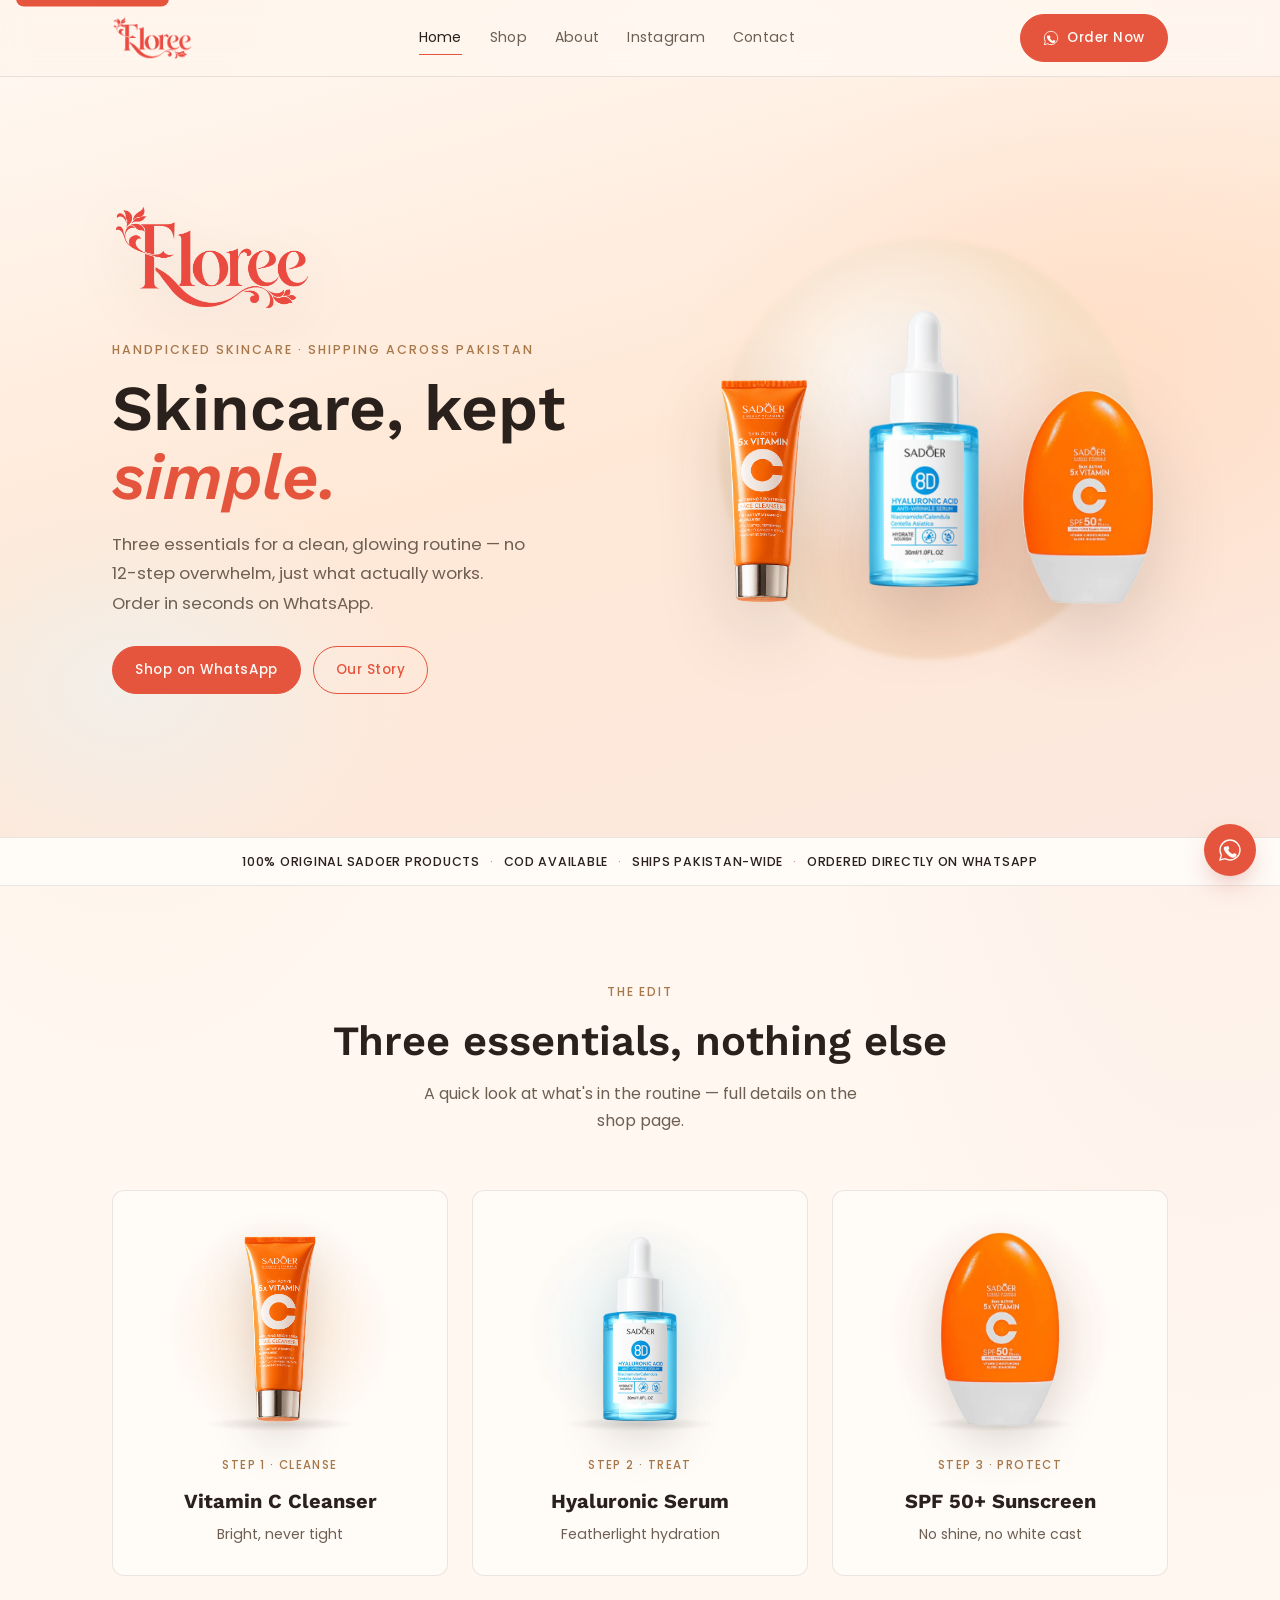
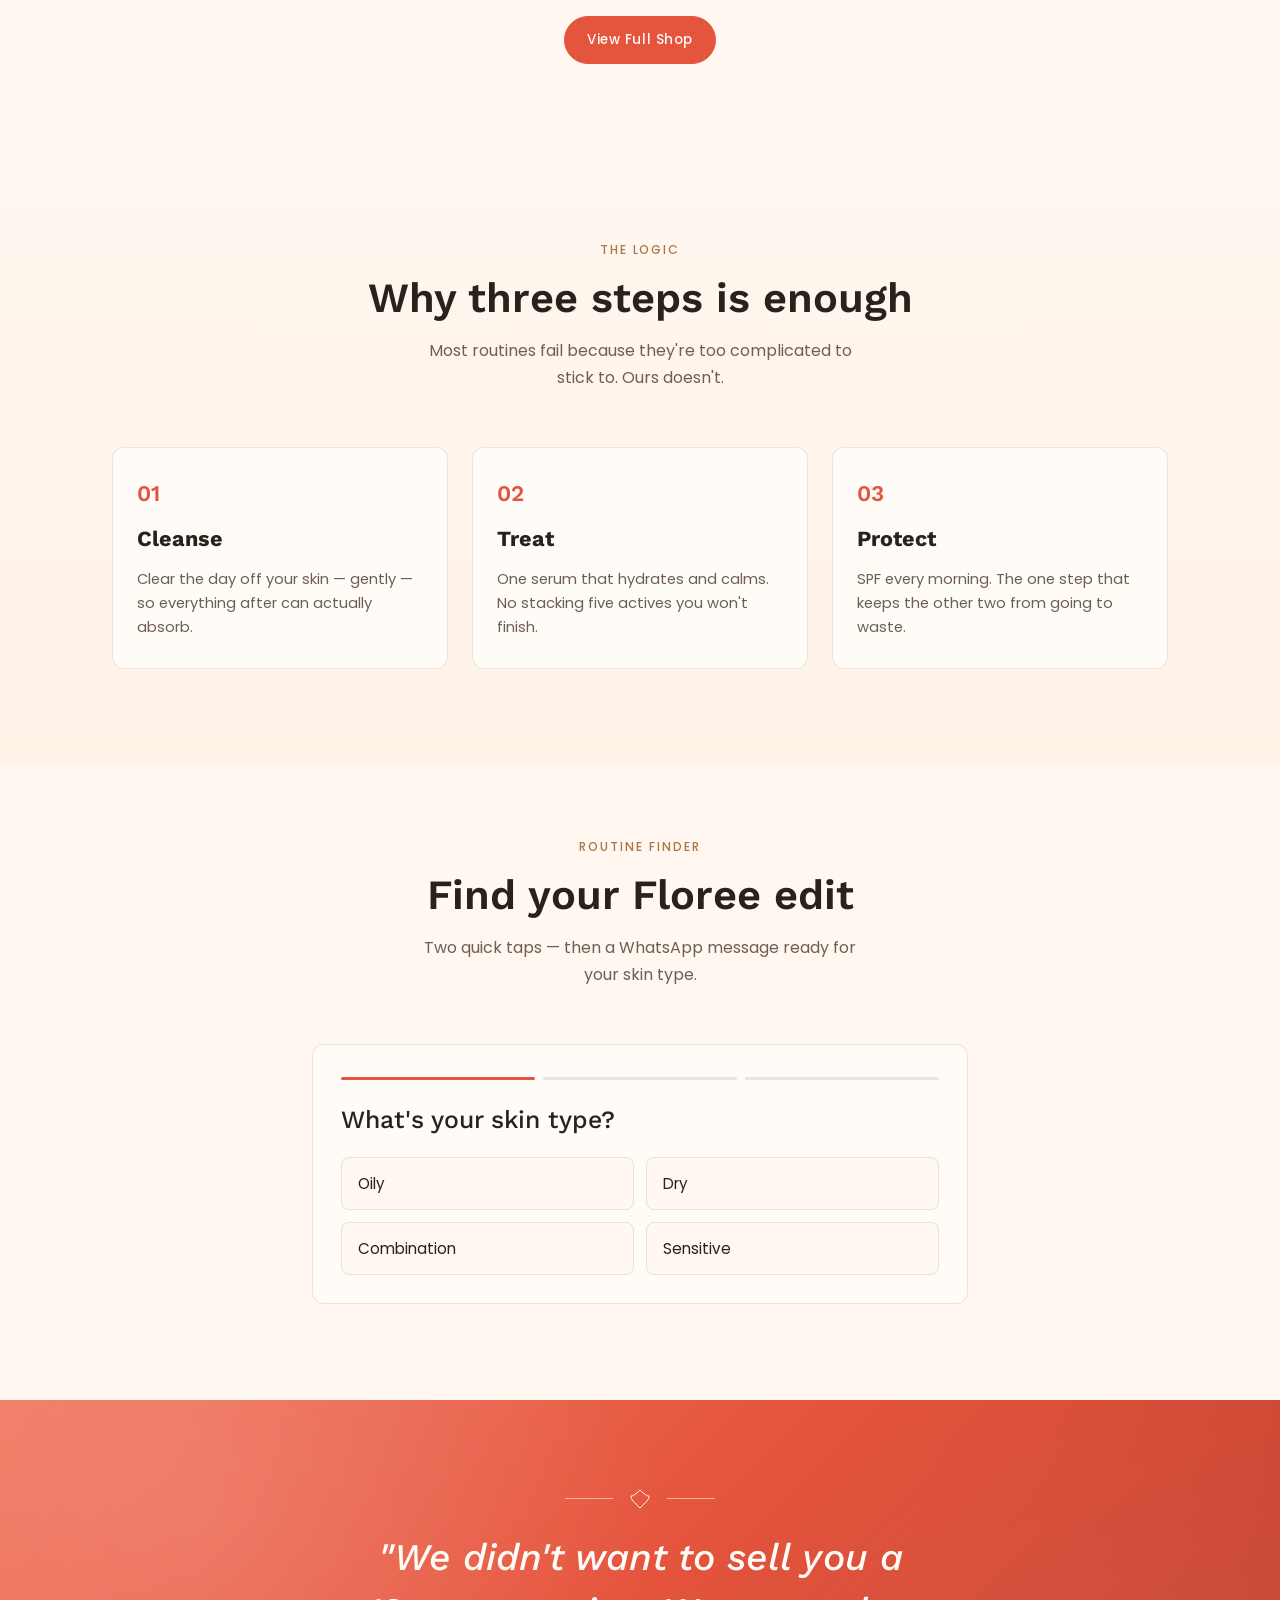
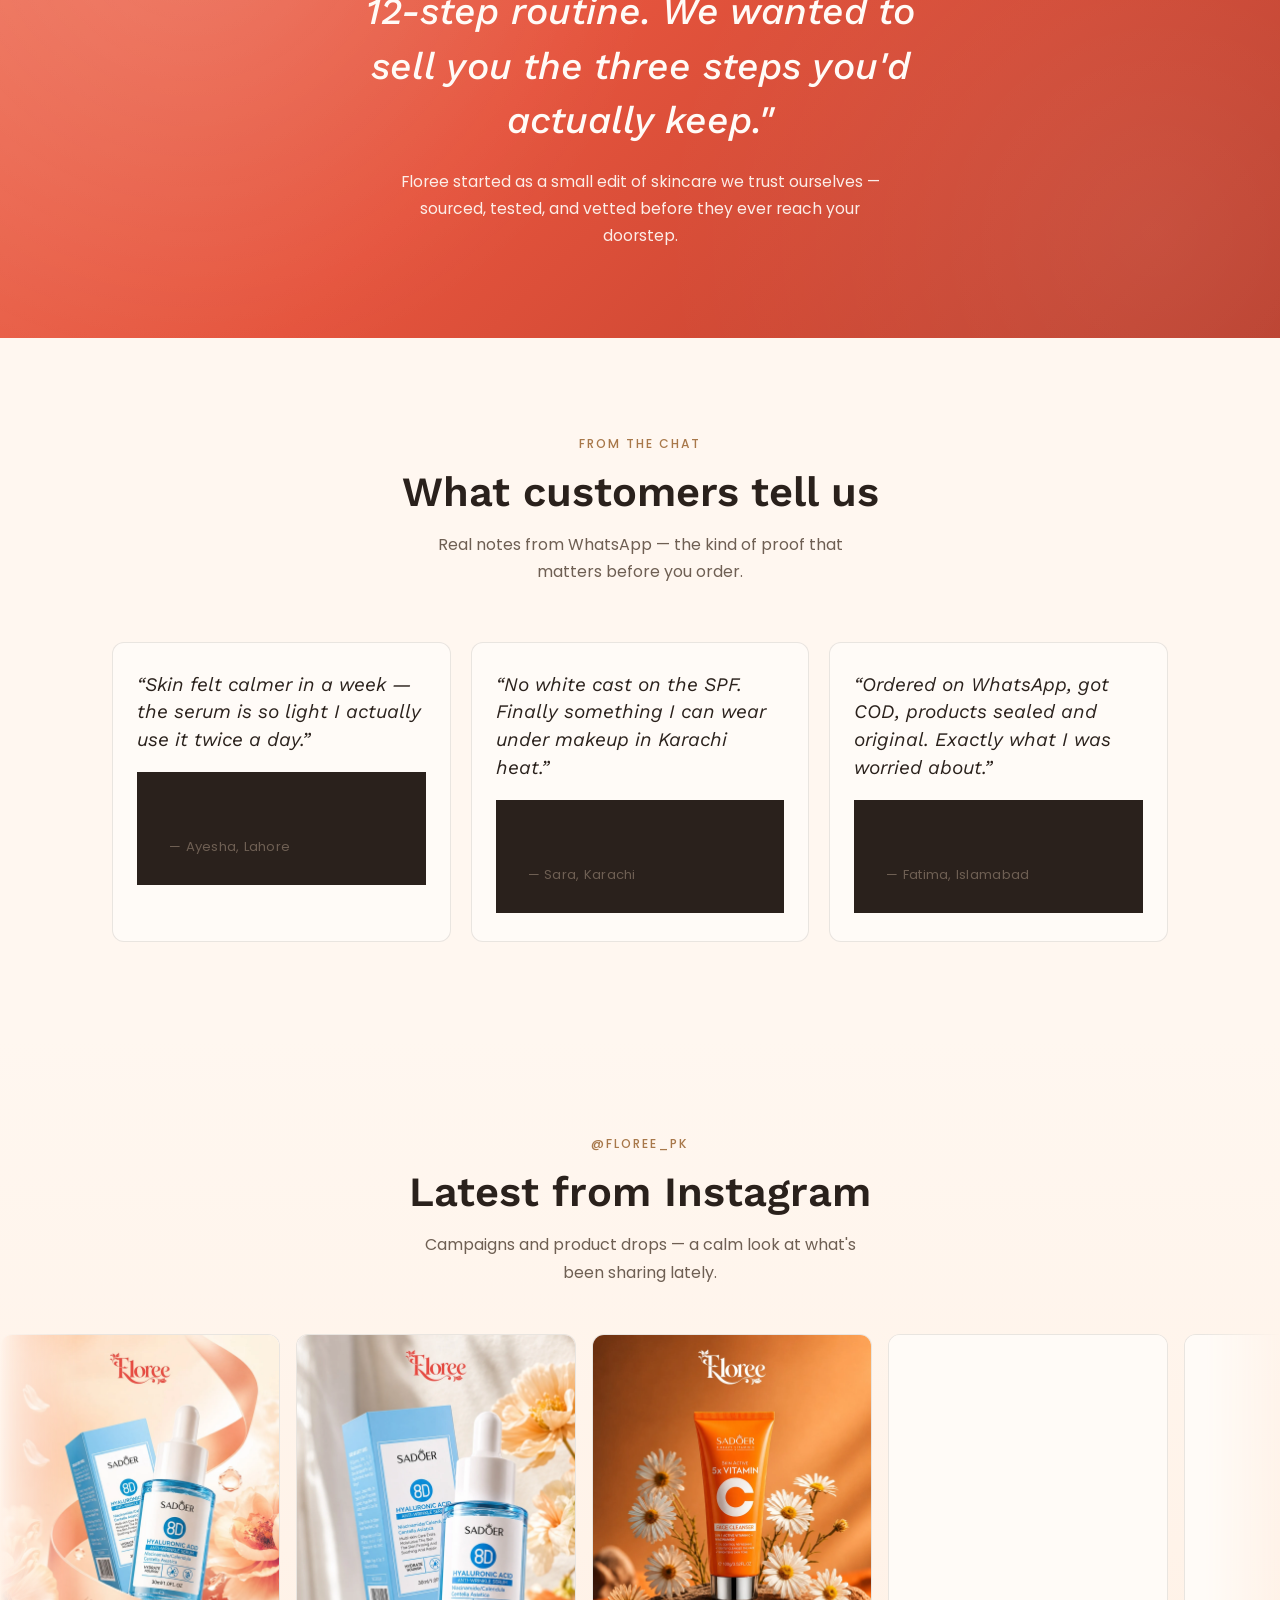
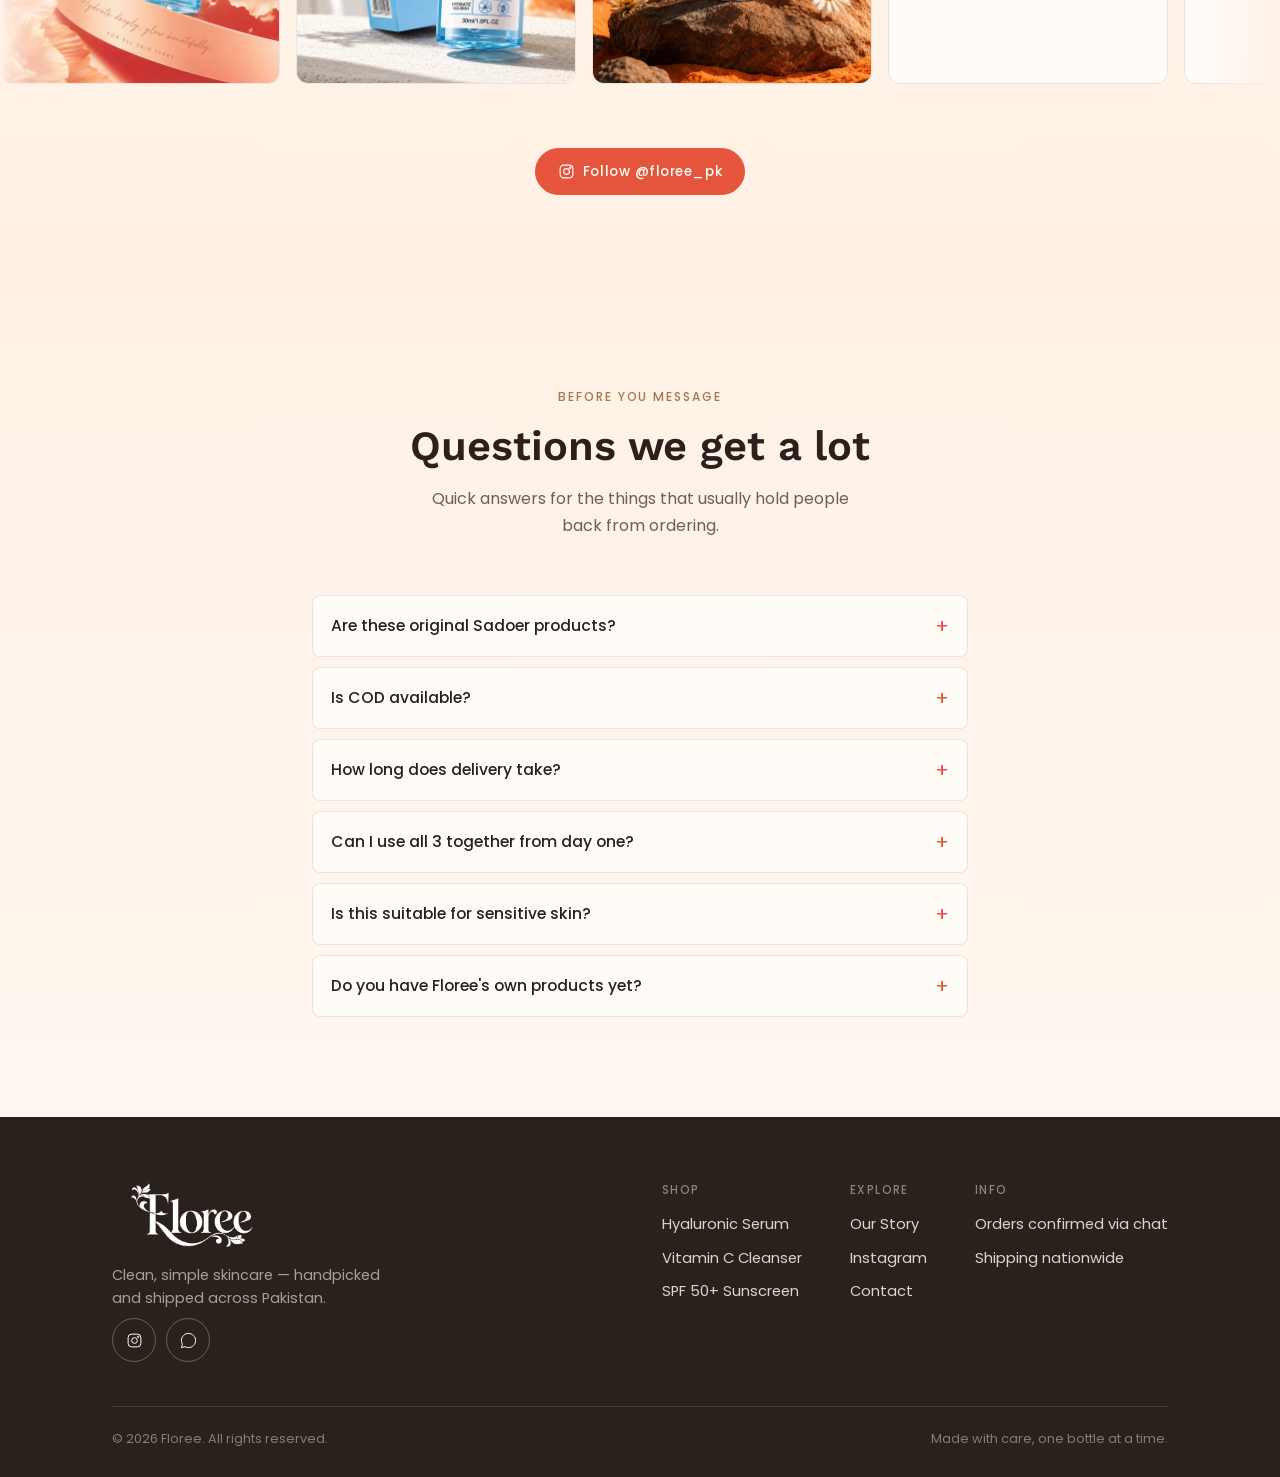
==== index.html @ 7c32852f "srfc" ====
<!DOCTYPE html>
<html lang="en">
<head>
<meta charset="utf-8"/>
<meta content="width=device-width, initial-scale=1.0" name="viewport"/>
<title>Floree — Skincare, kept simple</title>
<link href="css/style.css" rel="stylesheet"/>
<meta content="Floree offers a simple three-step skincare edit with nationwide delivery in Pakistan. Order directly on WhatsApp." name="description"/>
<meta content="#FFF7F0" name="theme-color"/>
<link href="images/favicon.png" rel="icon" type="image/png"/>
</head>
<body>
<a class="skip-link" href="#main">Skip to content</a>
<header>
<div class="nav">
<a aria-label="Floree home" class="brand" href="index.html"><img alt="Floree" class="brand-logo" src="images/floree-logo-coral.png"/></a>
<nav class="nav-links" aria-label="Primary">
<a class="active" href="index.html">Home</a>
<a href="shop.html">Shop</a>
<a href="about.html">About</a>
<a href="https://www.instagram.com/floree_pk/" rel="noopener" target="_blank">Instagram</a>
<a href="contact.html">Contact</a>
</nav>
<div class="nav-right">
<a class="btn filled" href="https://wa.me/923168558658?text=Hi%20Floree!%20I%27d%20like%20to%20know%20more%20about%20your%20products." rel="noopener" target="_blank">
<svg fill="none" viewBox="0 0 24 24" aria-hidden="true"><path d="M12 2C6.48 2 2 6.48 2 12c0 1.85.5 3.58 1.36 5.08L2 22l5.08-1.33A9.94 9.94 0 0012 22c5.52 0 10-4.48 10-10S17.52 2 12 2z" stroke="currentColor" stroke-width="1.4"></path><path d="M8.5 8.7c.2-.6.5-.6.8-.6h.6c.2 0 .4 0 .6.5.2.5.7 1.7.7 1.8.1.1.1.3 0 .4-.1.2-.1.3-.3.5l-.4.5c-.1.2-.3.3-.1.6.2.3.8 1.3 1.8 2.1 1.2 1 2.1 1.3 2.4 1.5.3.1.5.1.6-.1l.6-.7c.2-.2.4-.2.6-.1l1.6.8c.2.1.3.2.4.3.1.2.1 1-.3 1.9-.4.9-2 1.7-2.7 1.7-.7 0-1.7-.1-3.9-1.6-2.7-1.8-4.4-4.6-4.6-4.8-.1-.2-1.1-1.5-1.1-2.8 0-1.3.7-1.9 1-2.2z" fill="currentColor"></path></svg>
Order Now
</a>
<button aria-label="Menu" class="menu-toggle" id="menuToggle" type="button"><span></span><span></span><span></span></button>
</div>
</div>
</header>
<div class="mobile-nav" id="mobileNav" aria-hidden="true">
<a class="active" href="index.html">Home</a>
<a href="shop.html">Shop</a>
<a href="about.html">About</a>
<a href="https://www.instagram.com/floree_pk/" rel="noopener" target="_blank">Instagram</a>
<a href="contact.html">Contact</a>
<a class="btn filled" href="https://wa.me/923168558658" rel="noopener" target="_blank">Order on WhatsApp</a>
</div>

<main id="main">
<section class="hero-home" id="top" aria-label="Floree introduction">
<div class="hero-inner">
<div class="hero-copy">
<img alt="Floree" class="hero-brand-mark" src="images/floree-logo-coral.png"/>
<div class="page-hero-eyebrow">Handpicked skincare · Shipping across Pakistan</div>
<h1>Skincare, kept <em>simple.</em></h1>
<p>Three essentials for a clean, glowing routine — no 12-step overwhelm, just what actually works. Order in seconds on WhatsApp.</p>
<div class="hero-ctas">
<a class="btn filled" href="https://wa.me/923168558658?text=Hi%20Floree!%20I%27d%20like%20to%20order." rel="noopener" target="_blank">Shop on WhatsApp</a>
<a class="btn" href="about.html">Our Story</a>
</div>
</div>
<div class="hero-visual" aria-hidden="true">
<div class="hero-mist"></div>
<div class="hero-products">
<img alt="" src="images/cleanser.png"/>
<img alt="" src="images/serum.png"/>
<img alt="" class="transparent-product" src="images/sunscreen.png"/>
</div>
</div>
</div>
</section>

<aside class="trust-bar" aria-label="Purchase assurances">
<div class="wrap trust-bar-inner">
<span>100% Original Sadoer Products</span>
<span class="trust-dot" aria-hidden="true">·</span>
<span>COD Available</span>
<span class="trust-dot" aria-hidden="true">·</span>
<span>Ships Pakistan-wide</span>
<span class="trust-dot" aria-hidden="true">·</span>
<span>Ordered Directly on WhatsApp</span>
</div>
</aside>

<section class="section shop">
<div class="wrap">
<div class="section-head reveal">
<span class="section-eyebrow">The Edit</span>
<h2>Three essentials, nothing else</h2>
<p>A quick look at what's in the routine — full details on the shop page.</p>
</div>
<div class="teaser-grid">
<a class="teaser-card reveal reveal-delay-1" href="shop.html#cleanser">
<div class="product-visual orb-orange">
<img alt="5x Vitamin C Face Cleanser" src="images/cleanser.png"/>
<div class="ground-shadow"></div>
</div>
<span class="product-step">Step 1 · Cleanse</span>
<h4>Vitamin C Cleanser</h4>
<p>Bright, never tight</p>
</a>
<a class="teaser-card reveal reveal-delay-2" href="shop.html#serum">
<div class="product-visual orb-blue">
<img alt="8D Hyaluronic Acid Serum" src="images/serum.png"/>
<div class="ground-shadow"></div>
</div>
<span class="product-step">Step 2 · Treat</span>
<h4>Hyaluronic Serum</h4>
<p>Featherlight hydration</p>
</a>
<a class="teaser-card reveal reveal-delay-3" href="shop.html#sunscreen">
<div class="product-visual orb-peach">
<img alt="SPF 50 Sunscreen" class="transparent-product" src="images/sunscreen.png"/>
<div class="ground-shadow"></div>
</div>
<span class="product-step">Step 3 · Protect</span>
<h4>SPF 50+ Sunscreen</h4>
<p>No shine, no white cast</p>
</a>
</div>
<div class="teaser-more reveal">
<a class="btn filled" href="shop.html">View Full Shop</a>
</div>
</div>
</section>

<section class="section why-band" aria-labelledby="why-title">
<div class="wrap">
<div class="section-head reveal">
<span class="section-eyebrow">The logic</span>
<h2 id="why-title">Why three steps is enough</h2>
<p>Most routines fail because they're too complicated to stick to. Ours doesn't.</p>
</div>
<div class="why-grid">
<article class="why-card reveal">
<span class="why-num">01</span>
<h3>Cleanse</h3>
<p>Clear the day off your skin — gently — so everything after can actually absorb.</p>
</article>
<article class="why-card reveal reveal-delay-1">
<span class="why-num">02</span>
<h3>Treat</h3>
<p>One serum that hydrates and calms. No stacking five actives you won't finish.</p>
</article>
<article class="why-card reveal reveal-delay-2">
<span class="why-num">03</span>
<h3>Protect</h3>
<p>SPF every morning. The one step that keeps the other two from going to waste.</p>
</article>
</div>
</div>
</section>

<section class="section quiz-section" aria-labelledby="quiz-title" id="routine-finder">
<div class="wrap quiz-wrap">
<div class="section-head reveal">
<span class="section-eyebrow">Routine finder</span>
<h2 id="quiz-title">Find your Floree edit</h2>
<p>Two quick taps — then a WhatsApp message ready for your skin type.</p>
</div>
<div class="quiz reveal" id="skinQuiz" data-step="1">
<div class="quiz-progress" aria-hidden="true">
<span class="quiz-pip is-active" data-pip="1"></span>
<span class="quiz-pip" data-pip="2"></span>
<span class="quiz-pip" data-pip="3"></span>
</div>

<div class="quiz-panel is-active" data-panel="1">
<p class="quiz-q">What's your skin type?</p>
<div class="quiz-options" role="group" aria-label="Skin type">
<button type="button" class="quiz-opt" data-key="skin" data-value="Oily">Oily</button>
<button type="button" class="quiz-opt" data-key="skin" data-value="Dry">Dry</button>
<button type="button" class="quiz-opt" data-key="skin" data-value="Combination">Combination</button>
<button type="button" class="quiz-opt" data-key="skin" data-value="Sensitive">Sensitive</button>
</div>
</div>

<div class="quiz-panel" data-panel="2" hidden>
<p class="quiz-q">What's your main concern right now?</p>
<div class="quiz-options" role="group" aria-label="Main concern">
<button type="button" class="quiz-opt" data-key="concern" data-value="Hydration">Hydration</button>
<button type="button" class="quiz-opt" data-key="concern" data-value="Brightness">Brightness</button>
<button type="button" class="quiz-opt" data-key="concern" data-value="Sun protection">Sun protection</button>
<button type="button" class="quiz-opt" data-key="concern" data-value="A simple start">A simple start</button>
</div>
<button type="button" class="quiz-back" data-back>Back</button>
</div>

<div class="quiz-panel" data-panel="3" hidden>
<p class="quiz-q">Here's your Floree edit</p>
<div class="quiz-result">
<p class="quiz-result-lead" id="quizResultLead">The full three-step edit — cleanse, treat, protect.</p>
<p class="quiz-result-note" id="quizResultNote">Message us on WhatsApp and we'll confirm what's right for you.</p>
<ul class="quiz-result-list">
<li>Vitamin C Cleanser</li>
<li>Hyaluronic Serum</li>
<li>SPF 50+ Sunscreen</li>
</ul>
<a class="btn filled" id="quizWhatsApp" href="https://wa.me/923168558658?text=Hi%20Floree!" rel="noopener" target="_blank">Get this edit on WhatsApp</a>
<button type="button" class="quiz-restart" data-restart>Start over</button>
</div>
</div>
</div>
</div>
</section>

<section class="story">
<div class="wrap story-inner reveal">
<div class="flourish" aria-hidden="true">
<span class="stem"></span>
<svg fill="none" height="22" viewBox="0 0 22 22" width="22"><path d="M11 2C7 6 4 8 2 8c0 4 3 6 9 12 6-6 9-8 9-12-2 0-5-2-9-6z" stroke="#FFFBF7" stroke-width="1"></path></svg>
<span class="stem"></span>
</div>
<h2>"We didn't want to sell you a 12-step routine. We wanted to sell you the three steps you'd actually keep."</h2>
<p>Floree started as a small edit of skincare we trust ourselves — sourced, tested, and vetted before they ever reach your doorstep.</p>
</div>
</section>

<section class="section testimonials-section" aria-labelledby="testimonials-title">
<div class="wrap">
<div class="section-head reveal">
<span class="section-eyebrow">From the chat</span>
<h2 id="testimonials-title">What customers tell us</h2>
<p>Real notes from WhatsApp — the kind of proof that matters before you order.</p>
</div>
<div class="testimonial-grid">
<blockquote class="testimonial-card reveal">
<p>“Skin felt calmer in a week — the serum is so light I actually use it twice a day.”</p>
<footer>— Ayesha, Lahore</footer>
</blockquote>
<blockquote class="testimonial-card reveal reveal-delay-1">
<p>“No white cast on the SPF. Finally something I can wear under makeup in Karachi heat.”</p>
<footer>— Sara, Karachi</footer>
</blockquote>
<blockquote class="testimonial-card reveal reveal-delay-2">
<p>“Ordered on WhatsApp, got COD, products sealed and original. Exactly what I was worried about.”</p>
<footer>— Fatima, Islamabad</footer>
</blockquote>
</div>
</div>
</section>

<section aria-labelledby="social-posts-title" class="section social-posts-section">
<div class="wrap">
<div class="section-head reveal">
<span class="section-eyebrow">@floree_pk</span>
<h2 id="social-posts-title">Latest from Instagram</h2>
<p>Campaigns and product drops — a calm look at what's been sharing lately.</p>
</div>
</div>
<div aria-label="Floree Instagram posts" class="social-posts-marquee reveal">
<div class="social-posts-track">
<div class="social-posts-group">
<a aria-label="Open Floree on Instagram" class="social-post-card" href="https://www.instagram.com/floree_pk/" rel="noopener" target="_blank">
<img alt="8D Hyaluronic Acid Serum floral campaign" decoding="async" loading="lazy" src="images/posts/post-01.webp"/>
<span class="social-post-overlay">View on Instagram</span>
</a>
<a aria-label="Open Floree on Instagram" class="social-post-card" href="https://www.instagram.com/floree_pk/" rel="noopener" target="_blank">
<img alt="8D Hyaluronic Acid Serum product campaign" decoding="async" loading="lazy" src="images/posts/post-02.webp"/>
<span class="social-post-overlay">View on Instagram</span>
</a>
<a aria-label="Open Floree on Instagram" class="social-post-card" href="https://www.instagram.com/floree_pk/" rel="noopener" target="_blank">
<img alt="Vitamin C face cleanser floral campaign" decoding="async" loading="lazy" src="images/posts/post-03.webp"/>
<span class="social-post-overlay">View on Instagram</span>
</a>
<a aria-label="Open Floree on Instagram" class="social-post-card is-square" href="https://www.instagram.com/floree_pk/" rel="noopener" target="_blank">
<img alt="Vitamin C face cleanser product lineup" decoding="async" loading="lazy" src="images/posts/post-04.webp"/>
<span class="social-post-overlay">View on Instagram</span>
</a>
<a aria-label="Open Floree on Instagram" class="social-post-card is-square" href="https://www.instagram.com/floree_pk/" rel="noopener" target="_blank">
<img alt="Vitamin C cleanser skincare campaign" decoding="async" loading="lazy" src="images/posts/post-05.webp"/>
<span class="social-post-overlay">View on Instagram</span>
</a>
<a aria-label="Open Floree on Instagram" class="social-post-card" href="https://www.instagram.com/floree_pk/" rel="noopener" target="_blank">
<img alt="Vitamin C sunscreen Karachi campaign" decoding="async" loading="lazy" src="images/posts/post-06.webp"/>
<span class="social-post-overlay">View on Instagram</span>
</a>
<a aria-label="Open Floree on Instagram" class="social-post-card" href="https://www.instagram.com/floree_pk/" rel="noopener" target="_blank">
<img alt="Vitamin C sunscreen lifestyle campaign" decoding="async" loading="lazy" src="images/posts/post-07.webp"/>
<span class="social-post-overlay">View on Instagram</span>
</a>
<a aria-label="Open Floree on Instagram" class="social-post-card is-square" href="https://www.instagram.com/floree_pk/" rel="noopener" target="_blank">
<img alt="Vitamin C cleanser creative campaign" decoding="async" loading="lazy" src="images/posts/post-08.webp"/>
<span class="social-post-overlay">View on Instagram</span>
</a>
<a aria-label="Open Floree on Instagram" class="social-post-card" href="https://www.instagram.com/floree_pk/" rel="noopener" target="_blank">
<img alt="Vitamin C sunscreen campaign" decoding="async" loading="lazy" src="images/posts/post-09.webp"/>
<span class="social-post-overlay">View on Instagram</span>
</a>
<a aria-label="Open Floree on Instagram" class="social-post-card" href="https://www.instagram.com/floree_pk/" rel="noopener" target="_blank">
<img alt="8D Hyaluronic Acid Serum benefits campaign" decoding="async" loading="lazy" src="images/posts/post-10.webp"/>
<span class="social-post-overlay">View on Instagram</span>
</a>
</div>
<div aria-hidden="true" class="social-posts-group">
<a tabindex="-1" class="social-post-card" href="https://www.instagram.com/floree_pk/" rel="noopener" target="_blank">
<img alt="" decoding="async" loading="lazy" src="images/posts/post-01.webp"/>
<span class="social-post-overlay">View on Instagram</span>
</a>
<a tabindex="-1" class="social-post-card" href="https://www.instagram.com/floree_pk/" rel="noopener" target="_blank">
<img alt="" decoding="async" loading="lazy" src="images/posts/post-02.webp"/>
<span class="social-post-overlay">View on Instagram</span>
</a>
<a tabindex="-1" class="social-post-card" href="https://www.instagram.com/floree_pk/" rel="noopener" target="_blank">
<img alt="" decoding="async" loading="lazy" src="images/posts/post-03.webp"/>
<span class="social-post-overlay">View on Instagram</span>
</a>
<a tabindex="-1" class="social-post-card is-square" href="https://www.instagram.com/floree_pk/" rel="noopener" target="_blank">
<img alt="" decoding="async" loading="lazy" src="images/posts/post-04.webp"/>
<span class="social-post-overlay">View on Instagram</span>
</a>
<a tabindex="-1" class="social-post-card is-square" href="https://www.instagram.com/floree_pk/" rel="noopener" target="_blank">
<img alt="" decoding="async" loading="lazy" src="images/posts/post-05.webp"/>
<span class="social-post-overlay">View on Instagram</span>
</a>
<a tabindex="-1" class="social-post-card" href="https://www.instagram.com/floree_pk/" rel="noopener" target="_blank">
<img alt="" decoding="async" loading="lazy" src="images/posts/post-06.webp"/>
<span class="social-post-overlay">View on Instagram</span>
</a>
<a tabindex="-1" class="social-post-card" href="https://www.instagram.com/floree_pk/" rel="noopener" target="_blank">
<img alt="" decoding="async" loading="lazy" src="images/posts/post-07.webp"/>
<span class="social-post-overlay">View on Instagram</span>
</a>
<a tabindex="-1" class="social-post-card is-square" href="https://www.instagram.com/floree_pk/" rel="noopener" target="_blank">
<img alt="" decoding="async" loading="lazy" src="images/posts/post-08.webp"/>
<span class="social-post-overlay">View on Instagram</span>
</a>
<a tabindex="-1" class="social-post-card" href="https://www.instagram.com/floree_pk/" rel="noopener" target="_blank">
<img alt="" decoding="async" loading="lazy" src="images/posts/post-09.webp"/>
<span class="social-post-overlay">View on Instagram</span>
</a>
<a tabindex="-1" class="social-post-card" href="https://www.instagram.com/floree_pk/" rel="noopener" target="_blank">
<img alt="" decoding="async" loading="lazy" src="images/posts/post-10.webp"/>
<span class="social-post-overlay">View on Instagram</span>
</a>
</div>
</div>
</div>
<div class="teaser-more reveal">
<a aria-label="Follow Floree on Instagram" class="btn filled instagram-cta" href="https://www.instagram.com/floree_pk/" rel="noopener" target="_blank">
<svg aria-hidden="true" fill="none" stroke="currentColor" stroke-width="1.6" viewBox="0 0 24 24"><rect height="18" rx="5" width="18" x="3" y="3"></rect><circle cx="12" cy="12" r="4"></circle><circle cx="17.2" cy="6.8" r="1"></circle></svg>
Follow @floree_pk
</a>
</div>
</section>

<section class="section faq-section" aria-labelledby="faq-title">
<div class="wrap faq-wrap">
<div class="section-head reveal">
<span class="section-eyebrow">Before you message</span>
<h2 id="faq-title">Questions we get a lot</h2>
<p>Quick answers for the things that usually hold people back from ordering.</p>
</div>
<div class="faq-list reveal">
<details class="faq-item">
<summary>Are these original Sadoer products?</summary>
<p>Yes. We source sealed, authentic Sadoer products and only list what we'd use ourselves. If anything ever looks off on arrival, message us immediately.</p>
</details>
<details class="faq-item">
<summary>Is COD available?</summary>
<p>Yes — cash on delivery is available across Pakistan. We'll confirm price and delivery details with you on WhatsApp before shipping.</p>
</details>
<details class="faq-item">
<summary>How long does delivery take?</summary>
<p>Most orders ship within 1–2 working days after confirmation. Timing depends on your city — we'll give you a clearer estimate when you message.</p>
</details>
<details class="faq-item">
<summary>Can I use all 3 together from day one?</summary>
<p>Yes. That's the point of the edit — cleanse, treat, protect as a simple daily routine. Start gently if your skin is sensitive, and ask us if you want a slower intro plan.</p>
</details>
<details class="faq-item">
<summary>Is this suitable for sensitive skin?</summary>
<p>Many customers with sensitive skin use the edit, but every skin is different. Tell us your concerns on WhatsApp and we'll help you decide what to start with.</p>
</details>
<details class="faq-item">
<summary>Do you have Floree's own products yet?</summary>
<p>Not yet — our in-house Vitamin C and Neem face washes are coming soon. You can ask to be notified when they launch.</p>
</details>
</div>
</div>
</section>
</main>

<footer id="contact">
<div class="wrap">
<div class="footer-top">
<div>
<div class="footer-brand"><a class="footer-logo-link" href="index.html"><img alt="Floree" class="footer-logo" src="images/floree-logo-white.png"/></a></div>
<p class="footer-tag">Clean, simple skincare — handpicked and shipped across Pakistan.</p>
<div class="footer-social">
<a aria-label="Instagram" href="https://www.instagram.com/floree_pk/" rel="noopener" target="_blank"><svg fill="none" stroke="currentColor" stroke-width="1.4" viewBox="0 0 24 24"><rect height="18" rx="5" width="18" x="3" y="3"></rect><circle cx="12" cy="12" r="4"></circle><circle cx="17.2" cy="6.8" r="1"></circle></svg></a>
<a aria-label="WhatsApp" href="https://wa.me/923168558658" rel="noopener" target="_blank"><svg fill="none" viewBox="0 0 24 24"><path d="M12 2C6.48 2 2 6.48 2 12c0 1.85.5 3.58 1.36 5.08L2 22l5.08-1.33A9.94 9.94 0 0012 22c5.52 0 10-4.48 10-10S17.52 2 12 2z" stroke="currentColor" stroke-width="1.4"></path></svg></a>
</div>
</div>
<div class="footer-links">
<div class="footer-col">
<h4>Shop</h4>
<a href="shop.html#serum">Hyaluronic Serum</a>
<a href="shop.html#cleanser">Vitamin C Cleanser</a>
<a href="shop.html#sunscreen">SPF 50+ Sunscreen</a>
</div>
<div class="footer-col">
<h4>Explore</h4>
<a href="about.html">Our Story</a>
<a href="https://www.instagram.com/floree_pk/" rel="noopener" target="_blank">Instagram</a>
<a href="contact.html">Contact</a>
</div>
<div class="footer-col">
<h4>Info</h4>
<span>Orders confirmed via chat</span>
<span>Shipping nationwide</span>
</div>
</div>
</div>
<div class="footer-bottom">
<span>© 2026 Floree. All rights reserved.</span>
<span>Made with care, one bottle at a time.</span>
</div>
</div>
</footer>
<a aria-label="Order on WhatsApp" class="wa-float" href="https://wa.me/923168558658?text=Hi%20Floree!" rel="noopener" target="_blank">
<svg fill="none" viewBox="0 0 24 24" aria-hidden="true"><path d="M12 2C6.48 2 2 6.48 2 12c0 1.85.5 3.58 1.36 5.08L2 22l5.08-1.33A9.94 9.94 0 0012 22c5.52 0 10-4.48 10-10S17.52 2 12 2z" stroke="#FFFBF7" stroke-width="1.4"></path><path d="M8.5 8.7c.2-.6.5-.6.8-.6h.6c.2 0 .4 0 .6.5.2.5.7 1.7.7 1.8.1.1.1.3 0 .4-.1.2-.1.3-.3.5l-.4.5c-.1.2-.3.3-.1.6.2.3.8 1.3 1.8 2.1 1.2 1 2.1 1.3 2.4 1.5.3.1.5.1.6-.1l.6-.7c.2-.2.4-.2.6-.1l1.6.8c.2.1.3.2.4.3.1.2.1 1-.3 1.9-.4.9-2 1.7-2.7 1.7-.7 0-1.7-.1-3.9-1.6-2.7-1.8-4.4-4.6-4.6-4.8-.1-.2-1.1-1.5-1.1-2.8 0-1.3.7-1.9 1-2.2z" fill="#FFFBF7"></path></svg>
</a>
<script src="js/main.js"></script>
</body>
</html>
---- css/style.css ----
@import url('https://fonts.googleapis.com/css2?family=Poppins:ital,wght@0,300;0,400;0,500;0,600;0,700;1,400;1,500&family=Work+Sans:ital,wght@0,400;0,500;0,600;0,700;1,400;1,500&display=swap');

:root{
  --font-body:'Poppins', Arial, sans-serif;
  --font-display:'Work Sans', 'Poppins', sans-serif;
  --mist:#FFF7F0;
  --mist-deep:#FFE8D6;
  --ivory:#FFFBF7;
  --sand:#F5D9BE;
  --coral:#E5543D;
  --coral-deep:#B93C2A;
  --ink:#2A211C;
  --ink-soft:#6E5F53;
  --gold:#A8784A;
  --blue:#5FA9BD;
  --blue-soft:#E8F5F8;
  --orange:#F2954B;
  --orange-soft:#FDE9D6;
  --peach-soft:#FCE8DF;
  --line:rgba(42,33,28,0.10);
  --radius:12px;
  --radius-sm:8px;
  --shadow-soft:0 20px 40px -28px rgba(42,33,28,0.28);
  --shadow-lift:0 28px 48px -24px rgba(42,33,28,0.22);
  --ease:cubic-bezier(0.22, 1, 0.36, 1);
  --space:8px;
  --wrap:1120px;
  --header-h:72px;
  --focus:0 0 0 3px rgba(229,84,61,0.35);
}

*{box-sizing:border-box; margin:0; padding:0;}
html{scroll-behavior:smooth;}
body{
  background:
    radial-gradient(ellipse 80% 50% at 10% -10%, rgba(255,232,214,0.9) 0%, transparent 55%),
    radial-gradient(ellipse 70% 40% at 95% 5%, rgba(252,232,223,0.7) 0%, transparent 50%),
    var(--mist);
  color:var(--ink);
  font-family:var(--font-body);
  font-weight:400;
  font-size:16px;
  line-height:1.6;
  letter-spacing:normal;
  -webkit-font-smoothing:antialiased;
  overflow-x:hidden;
}
@media (prefers-reduced-motion: reduce){
  *{animation-duration:0.01ms !important; animation-iteration-count:1 !important; transition-duration:0.01ms !important; scroll-behavior:auto !important;}
}
a{color:inherit; text-decoration:none;}
img{display:block; max-width:100%; height:auto;}
button{font-family:inherit;}
:focus-visible{outline:none; box-shadow:var(--focus);}
.skip-link{
  position:absolute; left:16px; top:16px; z-index:200;
  background:var(--coral); color:#fff; padding:12px 16px; border-radius:var(--radius-sm);
  transform:translateY(-120%); transition:transform 0.2s ease;
}
.skip-link:focus{transform:translateY(0); color:#fff;}
.wrap{max-width:var(--wrap); margin:0 auto; padding:0 32px;}

/* ---------- reveal ---------- */
.reveal{opacity:0; transform:translateY(20px); transition:opacity 0.55s var(--ease), transform 0.55s var(--ease);}
.reveal.in-view{opacity:1; transform:translateY(0);}
.reveal-delay-1.in-view{transition-delay:0.08s;}
.reveal-delay-2.in-view{transition-delay:0.16s;}
.reveal-delay-3.in-view{transition-delay:0.24s;}

/* ---------- header ---------- */
header{
  position:sticky; top:0; z-index:100;
  background:rgba(255,247,240,0.82);
  backdrop-filter:blur(14px);
  -webkit-backdrop-filter:blur(14px);
  border-bottom:1px solid var(--line);
}
.nav{
  display:flex; align-items:center; justify-content:space-between;
  padding:14px 32px; max-width:var(--wrap); margin:0 auto; gap:20px;
  min-height:var(--header-h);
}
.brand{display:flex; align-items:center; flex:0 0 auto;}
.brand .brand-logo{
  display:block; width:auto; height:44px; max-width:108px;
  object-fit:contain; border-radius:0;
}
.nav-links{
  display:flex; gap:28px;
  font-size:0.88rem; font-weight:400; letter-spacing:0.02em;
}
.nav-links a{
  position:relative; color:var(--ink-soft); padding:8px 0;
  transition:color 0.2s ease;
}
.nav-links a:hover, .nav-links a.active{color:var(--ink);}
.nav-links a::after{
  content:''; position:absolute; left:0; bottom:2px; width:0; height:1.5px;
  background:var(--coral); transition:width 0.25s var(--ease);
}
.nav-links a:hover::after, .nav-links a.active::after{width:100%;}
.nav-right{display:flex; align-items:center; gap:12px;}

.btn{
  display:inline-flex; align-items:center; justify-content:center; gap:8px;
  min-height:44px; padding:12px 22px;
  border:1.5px solid var(--coral); color:var(--coral);
  font-size:0.84rem; font-weight:500; letter-spacing:0.04em;
  border-radius:999px; background:transparent;
  transition:background 0.22s ease, color 0.22s ease, border-color 0.22s ease, transform 0.22s var(--ease);
  white-space:nowrap; cursor:pointer;
}
.btn:hover{background:var(--coral); color:var(--ivory); transform:translateY(-1px);}
.btn:active{transform:translateY(0);}
.btn.filled{background:var(--coral); color:var(--ivory);}
.btn.filled:hover{background:var(--coral-deep); border-color:var(--coral-deep);}
.btn.on-dark{border-color:rgba(255,251,247,0.7); color:var(--ivory);}
.btn.on-dark:hover{background:var(--ivory); color:var(--coral-deep); border-color:var(--ivory);}
.btn svg{width:16px; height:16px; flex-shrink:0;}

.menu-toggle{
  display:none; width:44px; height:44px; border:none; background:none; cursor:pointer;
  flex-direction:column; align-items:center; justify-content:center; gap:5px;
  border-radius:var(--radius-sm);
}
.menu-toggle span{width:22px; height:2px; background:var(--ink); transition:all 0.28s var(--ease); border-radius:2px;}
.menu-toggle.open span:nth-child(1){transform:translateY(7px) rotate(45deg);}
.menu-toggle.open span:nth-child(2){opacity:0;}
.menu-toggle.open span:nth-child(3){transform:translateY(-7px) rotate(-45deg);}

.mobile-nav{
  position:fixed; inset:0; background:var(--mist); z-index:99;
  display:flex; flex-direction:column; align-items:center; justify-content:center; gap:28px;
  transform:translateX(100%); transition:transform 0.35s var(--ease);
  overflow:hidden; visibility:hidden; pointer-events:none;
}
.mobile-nav.open{transform:translateX(0); visibility:visible; pointer-events:auto;}
.mobile-nav a{font-family:var(--font-display); font-size:1.75rem; font-weight:600; color:var(--ink);}
.mobile-nav a.active{color:var(--coral);}
.mobile-nav .btn{
  font-family:var(--font-body); font-size:0.84rem;
  max-width:calc(100vw - 48px); justify-content:center; margin-top:8px;
}

/* ---------- page hero (interior) ---------- */
.page-hero{
  position:relative; padding:100px 32px 72px; text-align:center; overflow:hidden;
  background:
    radial-gradient(ellipse 60% 80% at 50% 0%, rgba(255,232,214,0.85) 0%, transparent 70%),
    var(--mist);
}
.page-hero-eyebrow{
  font-size:0.78rem; font-weight:500; letter-spacing:0.16em; text-transform:uppercase;
  color:var(--gold); margin-bottom:16px; position:relative; z-index:1;
}
.page-hero h1{
  font-family:var(--font-display);
  font-size:clamp(2.4rem, 5.5vw, 3.8rem); font-weight:600; line-height:1.12;
  position:relative; z-index:1;
}
.page-hero h1 em{font-style:italic; color:var(--coral); font-weight:600;}
.page-hero p{
  max-width:480px; margin:18px auto 0; font-size:1.05rem; line-height:1.7;
  color:var(--ink-soft); position:relative; z-index:1;
}
.watermark{display:none;}

/* ---------- sections ---------- */
.section{padding:96px 32px; position:relative;}
.section-head{text-align:center; margin-bottom:56px; position:relative; z-index:1;}
.section-eyebrow{
  font-size:0.76rem; font-weight:500; letter-spacing:0.16em; text-transform:uppercase;
  color:var(--gold); margin-bottom:14px; display:block;
}
.section-head h2{
  font-family:'Work Sans', 'Poppins', sans-serif;
  font-size:clamp(1.9rem, 3.6vw, 2.6rem); font-weight:600; margin-bottom:14px; line-height:1.2;
}
.section-head p{max-width:440px; margin:0 auto; color:var(--ink-soft); font-size:1rem; line-height:1.7;}

/* ---------- home hero ---------- */
.hero-home{
  position:relative; min-height:min(88vh, 760px);
  display:flex; align-items:center;
  overflow:hidden;
  background:
    radial-gradient(ellipse 55% 70% at 85% 40%, rgba(255,210,180,0.45) 0%, transparent 60%),
    radial-gradient(ellipse 40% 50% at 10% 80%, rgba(232,245,248,0.55) 0%, transparent 55%),
    linear-gradient(165deg, #FFF7F0 0%, #FFE8D6 48%, #FCE8DF 100%);
  padding:48px 0 64px;
}
.hero-home .hero-inner{
  display:grid; grid-template-columns:1.05fr 0.95fr; align-items:center; gap:48px;
  width:100%; max-width:var(--wrap); margin:0 auto; padding:0 32px;
  position:relative; z-index:1;
}
.hero-brand-mark{
  width:min(100%, 200px); height:auto; margin-bottom:28px;
  filter:drop-shadow(0 16px 28px rgba(42,33,28,0.10));
  opacity:0; transform:translateY(16px);
  animation:hero-in 0.7s var(--ease) 0.05s forwards;
}
.hero-copy .page-hero-eyebrow{
  text-align:left; margin-bottom:14px;
  opacity:0; transform:translateY(16px);
  animation:hero-in 0.7s var(--ease) 0.12s forwards;
}
.hero-copy h1{
  font-family:'Work Sans', 'Poppins', sans-serif;
  font-size:clamp(2.6rem, 5vw, 4rem); font-weight:600; line-height:1.08;
  text-align:left; margin:0 0 18px;
  opacity:0; transform:translateY(16px);
  animation:hero-in 0.7s var(--ease) 0.2s forwards;
}
.hero-copy h1 em{font-style:italic; color:var(--coral); font-weight:600;}
.hero-copy p{
  text-align:left; max-width:420px; margin:0 0 28px;
  color:var(--ink-soft); line-height:1.75; font-size:1.05rem;
  opacity:0; transform:translateY(16px);
  animation:hero-in 0.7s var(--ease) 0.28s forwards;
}
.hero-ctas{
  display:flex; gap:12px; flex-wrap:wrap;
  opacity:0; transform:translateY(16px);
  animation:hero-in 0.7s var(--ease) 0.36s forwards;
}
.hero-visual{
  position:relative; display:flex; align-items:center; justify-content:center;
  min-height:380px;
  opacity:0; transform:translateY(20px) scale(0.98);
  animation:hero-in 0.8s var(--ease) 0.22s forwards;
}
.hero-mist{
  position:absolute; width:min(92%, 420px); aspect-ratio:1;
  border-radius:50%;
  background:
    radial-gradient(circle at 40% 35%, rgba(255,255,255,0.85) 0%, transparent 50%),
    radial-gradient(circle at 60% 65%, rgba(229,84,61,0.18) 0%, transparent 55%),
    radial-gradient(circle at 50% 50%, #FDE9D6 0%, #F5D9BE 100%);
  filter:blur(2px);
  z-index:0;
}
.hero-products{
  position:relative; z-index:2;
  display:flex; align-items:flex-end; justify-content:center; gap:8px;
  width:100%; max-width:460px;
}
.hero-products img{
  object-fit:contain;
  filter:drop-shadow(0 28px 36px rgba(42,33,28,0.16));
  transition:transform 0.35s var(--ease);
}
.hero-products img:nth-child(1){width:28%; max-height:240px; transform:translateY(12px);}
.hero-products img:nth-child(2){width:38%; max-height:300px; z-index:2;}
.hero-products img:nth-child(3){width:30%; max-height:250px; transform:translateY(8px);}
.hero-visual:hover .hero-products img:nth-child(2){transform:translateY(-6px);}
@keyframes hero-in{
  to{opacity:1; transform:translateY(0) scale(1);}
}

/* ---------- product visuals ---------- */
.product-visual{
  position:relative; height:240px;
  display:flex; align-items:center; justify-content:center;
  margin-bottom:20px;
}
.product-visual::before{
  content:''; position:absolute; width:78%; aspect-ratio:1; border-radius:50%;
  background:radial-gradient(circle, var(--mist-orb, #FDE9D6) 0%, transparent 70%);
  z-index:0; filter:blur(1px);
}
.product-visual.orb-blue{--mist-orb:#E8F5F8;}
.product-visual.orb-orange{--mist-orb:#FDE9D6;}
.product-visual.orb-peach{--mist-orb:#FCE8DF;}
.product-visual img{
  position:relative; z-index:2; max-height:200px; max-width:78%; object-fit:contain;
  filter:drop-shadow(0 18px 22px rgba(42,33,28,0.14));
  transition:transform 0.35s var(--ease);
}
.product-visual .ground-shadow{
  position:absolute; bottom:8px; left:50%; transform:translateX(-50%);
  width:52%; height:14px; border-radius:50%;
  background:radial-gradient(ellipse, rgba(42,33,28,0.14) 0%, transparent 72%);
  z-index:1;
}
.product-card:hover .product-visual img,
.teaser-card:hover .product-visual img{transform:translateY(-6px);}
.product-step{
  display:inline-block; font-size:0.72rem; font-weight:500;
  letter-spacing:0.12em; text-transform:uppercase; color:var(--gold);
  margin-bottom:10px;
}
img.transparent-product{background:transparent !important; padding:0 !important;}

/* ---------- shop product cards ---------- */
.product-grid{display:grid; grid-template-columns:repeat(3, 1fr); gap:28px; position:relative; z-index:1;}
.product-card{
  background:var(--ivory); border:1px solid var(--line);
  border-radius:var(--radius); padding:28px 24px 24px;
  display:flex; flex-direction:column;
  transition:transform 0.3s var(--ease), box-shadow 0.3s var(--ease);
}
.product-card:hover{box-shadow:var(--shadow-soft); transform:translateY(-4px);}
.product-brand{font-size:0.72rem; letter-spacing:0.12em; text-transform:uppercase; color:var(--gold); margin-bottom:6px;}
.product-card h3{
  font-family:'Work Sans', 'Poppins', sans-serif; font-size:1.45rem; font-weight:600;
  margin-bottom:10px; line-height:1.25;
}
.product-card .desc{font-size:0.92rem; line-height:1.65; color:var(--ink-soft); flex-grow:1; margin-bottom:20px;}
.product-meta{
  display:flex; align-items:center; justify-content:space-between;
  margin-bottom:16px; font-size:0.82rem; color:var(--ink-soft);
  border-top:1px solid var(--line); padding-top:14px;
}
.product-price{font-family:'Work Sans', 'Poppins', sans-serif; font-size:1.1rem; color:var(--coral); font-weight:600;}
.order-btn{width:100%; justify-content:center; background:var(--coral); color:var(--ivory); border-color:var(--coral);}
.order-btn:hover{background:var(--coral-deep); border-color:var(--coral-deep); color:var(--ivory);}
.product-card .product-visual{height:280px;}
.product-card .product-visual img{max-height:240px; max-width:86%;}

/* ---------- coming soon ---------- */
.coming-soon{background:linear-gradient(180deg, var(--mist-deep) 0%, var(--sand) 100%);}
.cs-grid{display:grid; grid-template-columns:repeat(2, 1fr); gap:28px; position:relative; z-index:1;}
.cs-card{
  position:relative; background:var(--ink); overflow:hidden; height:340px;
  border-radius:var(--radius);
}
.cs-card img{
  width:100%; height:100%; object-fit:cover; object-position:var(--focus, 70% 45%);
  transform:scale(1.12);
  filter:grayscale(0.35) contrast(1.02);
  transition:filter 0.45s ease, transform 0.45s ease;
}
.cs-card .duotone{
  position:absolute; inset:0;
  background:linear-gradient(160deg, rgba(229,84,61,0.72) 0%, rgba(185,60,42,0.78) 100%);
  mix-blend-mode:multiply; opacity:0.75; transition:opacity 0.4s ease;
}
.cs-card:hover img{filter:grayscale(0.1); transform:scale(1.16);}
.cs-card:hover .duotone{opacity:0.5;}
.cs-overlay{
  position:absolute; inset:0; display:flex; flex-direction:column;
  align-items:center; justify-content:center; text-align:center; padding:28px; z-index:2;
}
.cs-badge{
  font-size:0.7rem; letter-spacing:0.14em; text-transform:uppercase;
  color:var(--ink); background:var(--ivory); padding:8px 14px; margin-bottom:16px;
  border-radius:999px; font-weight:500;
}
.cs-overlay h3{
  font-family:'Work Sans', 'Poppins', sans-serif; color:var(--ivory);
  font-size:1.7rem; font-weight:600; margin-bottom:8px;
}
.cs-overlay p{color:var(--ivory); opacity:0.9; font-size:0.88rem; max-width:260px;}
.cs-note{text-align:center; margin-top:40px; font-size:0.92rem; color:var(--ink-soft); position:relative; z-index:1;}
.cs-note a{color:var(--coral-deep); border-bottom:1px solid rgba(185,60,42,0.4);}

/* ---------- story band (quiet) ---------- */
.story{
  background:linear-gradient(135deg, #F07860 0%, var(--coral) 45%, var(--coral-deep) 100%);
  color:var(--ivory); padding:88px 32px; text-align:center; position:relative; overflow:hidden;
}
.story::before{
  content:''; position:absolute; inset:0;
  background:
    radial-gradient(circle at 15% 20%, rgba(255,255,255,0.12) 0%, transparent 40%),
    radial-gradient(circle at 90% 80%, rgba(255,255,255,0.08) 0%, transparent 40%);
}
.story-inner{position:relative; max-width:640px; margin:0 auto; z-index:1;}
.story h2{
  font-family:'Work Sans', 'Poppins', sans-serif; font-style:italic; font-weight:500;
  font-size:clamp(1.6rem, 3.2vw, 2.35rem); line-height:1.45; margin:0 0 20px;
}
.story p{font-size:0.98rem; line-height:1.75; opacity:0.92; max-width:500px; margin:0 auto;}
.flourish{display:flex; align-items:center; justify-content:center; gap:16px; margin:0 auto 20px; width:fit-content;}
.flourish .stem{width:48px; height:1px; background:rgba(255,251,247,0.55);}
.flourish svg{display:block;}

/* ---------- values / about ---------- */
.values{display:grid; grid-template-columns:repeat(3,1fr); gap:24px; position:relative; z-index:1;}
.value-card{
  text-align:center; padding:36px 22px;
  background:var(--ivory); border:1px solid var(--line); border-radius:var(--radius);
}
.value-card .icon{width:48px; height:48px; margin:0 auto 18px; color:var(--coral);}
.value-card h3{font-family:'Work Sans', 'Poppins', sans-serif; font-size:1.3rem; margin-bottom:8px;}
.value-card p{font-size:0.9rem; color:var(--ink-soft); line-height:1.6;}

.about-split{display:grid; grid-template-columns:0.9fr 1.1fr; gap:64px; align-items:center; position:relative; z-index:1;}
.about-visual{display:flex; align-items:center; justify-content:center;}
.about-visual .mark{
  width:100%; max-width:360px; min-height:380px; aspect-ratio:1;
  background:linear-gradient(145deg, #F07860 0%, var(--coral) 50%, var(--coral-deep) 100%);
  display:flex; align-items:center; justify-content:center; padding:48px;
  border-radius:var(--radius); position:relative;
}
.about-visual .mark::before{
  content:''; position:absolute; inset:-12px; border:1px solid rgba(229,84,61,0.35);
  border-radius:calc(var(--radius) + 4px); z-index:-1;
}
.about-visual .about-logo{
  width:min(100%, 280px); height:auto; object-fit:contain;
  filter:drop-shadow(0 14px 24px rgba(42,33,28,0.16));
}
.about-copy .section-eyebrow{text-align:left;}
.about-copy h2{
  font-family:'Work Sans', 'Poppins', sans-serif;
  text-align:left; font-size:clamp(1.8rem,3.4vw,2.4rem); font-weight:500; margin-bottom:18px;
}
.about-copy p{color:var(--ink-soft); line-height:1.8; font-size:1rem; margin-bottom:16px; max-width:480px;}

/* ---------- contact ---------- */
.contact-grid{display:grid; grid-template-columns:1fr 1fr; gap:24px; position:relative; z-index:1;}
.contact-card{
  padding:40px 32px; background:var(--ivory); border:1px solid var(--line);
  border-radius:var(--radius);
  display:flex; flex-direction:column; align-items:flex-start; gap:14px;
  transition:transform 0.28s var(--ease), box-shadow 0.28s var(--ease);
}
.contact-card:hover{transform:translateY(-4px); box-shadow:var(--shadow-soft);}
.contact-card .cc-icon{
  width:52px; height:52px; border-radius:50%; background:var(--coral); color:var(--ivory);
  display:flex; align-items:center; justify-content:center;
}
.contact-card .cc-icon svg{width:24px; height:24px;}
.contact-card h3{font-family:'Work Sans', 'Poppins', sans-serif; font-size:1.45rem;}
.contact-card p{color:var(--ink-soft); font-size:0.94rem; line-height:1.65;}

.steps{display:grid; grid-template-columns:repeat(3,1fr); gap:28px; position:relative; z-index:1;}
.step-card{text-align:center;}
.step-num{
  width:44px; height:44px; border-radius:50%; border:1.5px solid var(--coral); color:var(--coral);
  display:flex; align-items:center; justify-content:center; margin:0 auto 16px;
  font-family:'Work Sans', 'Poppins', sans-serif; font-size:1.2rem;
}
.step-card h4{font-family:'Work Sans', 'Poppins', sans-serif; font-size:1.2rem; margin-bottom:8px;}
.step-card p{font-size:0.9rem; color:var(--ink-soft); line-height:1.6;}

/* ---------- footer ---------- */
footer{background:var(--ink); color:var(--ivory); padding:64px 32px 28px;}
.footer-top{display:flex; justify-content:space-between; align-items:flex-start; flex-wrap:wrap; gap:40px; margin-bottom:44px;}
.footer-brand{line-height:1;}
.footer-logo-link{display:inline-block;}
.footer-logo{width:160px; height:auto; max-height:68px; object-fit:contain;}
.footer-tag{color:rgba(255,251,247,0.58); font-size:0.9rem; margin-top:12px; max-width:280px; line-height:1.6;}
.footer-links{display:flex; gap:48px; flex-wrap:wrap;}
.footer-col h4{font-size:0.72rem; letter-spacing:0.12em; text-transform:uppercase; color:rgba(255,251,247,0.45); margin-bottom:14px; font-weight:500;}
.footer-col a, .footer-col span{display:block; font-size:0.92rem; color:rgba(255,251,247,0.82); margin-bottom:10px;}
.footer-col a:hover{color:var(--coral);}
.footer-social{display:flex; gap:10px; margin-top:8px;}
.footer-social a{
  width:44px; height:44px; border-radius:50%; border:1px solid rgba(255,251,247,0.28);
  display:flex; align-items:center; justify-content:center; transition:all 0.22s ease;
}
.footer-social a:hover{background:var(--coral); border-color:var(--coral);}
.footer-social svg{width:17px; height:17px;}
.footer-bottom{
  border-top:1px solid rgba(255,251,247,0.12); padding-top:22px;
  display:flex; justify-content:space-between; flex-wrap:wrap; gap:12px;
  font-size:0.8rem; color:rgba(255,251,247,0.42);
}

/* ---------- home teaser ---------- */
.shop{padding-bottom:80px;}
.teaser-grid{display:grid; grid-template-columns:repeat(3,1fr); gap:24px; position:relative; z-index:1;}
.teaser-card{
  background:var(--ivory); border:1px solid var(--line); border-radius:var(--radius);
  padding:28px 22px 30px; text-align:center;
  transition:transform 0.3s var(--ease), box-shadow 0.3s var(--ease);
}
.teaser-card:hover{transform:translateY(-5px); box-shadow:var(--shadow-soft);}
.teaser-card .product-visual{height:220px; margin-bottom:12px;}
.teaser-card .product-visual img{max-height:200px; max-width:88%;}
.teaser-card h4{font-family:'Work Sans', 'Poppins', sans-serif; font-size:1.25rem; margin-bottom:6px;}
.teaser-card p{font-size:0.88rem; color:var(--ink-soft);}
.teaser-more{text-align:center; margin-top:40px; position:relative; z-index:1;}

/* ---------- instagram strip ---------- */
.social-posts-section{
  padding-left:0; padding-right:0; padding-bottom:96px;
  background:linear-gradient(180deg, transparent 0%, rgba(255,232,214,0.45) 100%);
  overflow:hidden;
}
.social-posts-section .section-head{margin-bottom:40px;}
.social-posts-marquee{
  position:relative; width:100%; overflow:hidden; padding:8px 0 24px;
  -webkit-mask-image:linear-gradient(to right, transparent 0, #000 6%, #000 94%, transparent 100%);
  mask-image:linear-gradient(to right, transparent 0, #000 6%, #000 94%, transparent 100%);
}
.social-posts-track{
  display:flex; width:max-content; will-change:transform;
  animation:social-post-scroll 90s linear infinite;
}
.social-posts-marquee:hover .social-posts-track{animation-play-state:paused;}
.social-posts-group{display:flex; align-items:stretch; gap:16px; padding-right:16px;}
.social-post-card,
.social-post-card.is-square{
  position:relative; flex:0 0 auto;
  width:280px; aspect-ratio:4/5; height:auto;
  display:flex; align-items:center; justify-content:center;
  overflow:hidden; border-radius:var(--radius);
  background:var(--ivory); border:1px solid var(--line);
  isolation:isolate;
}
.social-post-card img,
.social-post-card.is-square img{
  display:block; width:100%; height:100%;
  object-fit:contain; object-position:center;
  background:var(--ivory);
  transition:transform 0.4s var(--ease);
}
.social-post-overlay{
  position:absolute; inset:auto 12px 12px 12px; z-index:2;
  padding:10px 14px; border-radius:999px;
  background:rgba(42,33,28,0.78); backdrop-filter:blur(6px);
  color:var(--ivory); text-align:center;
  font-size:0.7rem; letter-spacing:0.08em; text-transform:uppercase; font-weight:500;
  opacity:0; transform:translateY(6px);
  transition:opacity 0.25s ease, transform 0.25s ease;
}
.social-post-card:hover img{transform:scale(1.02);}
.social-post-card:hover .social-post-overlay{opacity:1; transform:translateY(0);}
.instagram-cta svg{width:17px; height:17px;}
@keyframes social-post-scroll{
  from{transform:translate3d(0,0,0);}
  to{transform:translate3d(-50%,0,0);}
}
@media (prefers-reduced-motion:reduce){
  .social-posts-track{animation:none;}
  .social-posts-marquee{overflow-x:auto; -webkit-mask-image:none; mask-image:none;}
  .hero-brand-mark, .hero-copy .page-hero-eyebrow, .hero-copy h1, .hero-copy p, .hero-ctas, .hero-visual{
    opacity:1; transform:none; animation:none;
  }
}

/* ---------- whatsapp float ---------- */
.wa-float{
  position:fixed; bottom:24px; right:24px; z-index:60;
  width:52px; height:52px; border-radius:50%;
  background:var(--coral); display:flex; align-items:center; justify-content:center;
  box-shadow:0 12px 28px -10px rgba(185,60,42,0.5);
  transition:transform 0.22s var(--ease), background 0.22s ease;
}
.wa-float:hover{transform:scale(1.06); background:var(--coral-deep);}
.wa-float svg{width:24px; height:24px;}

/* ---------- trust bar ---------- */
.trust-bar{
  background:var(--ivory);
  border-top:1px solid var(--line);
  border-bottom:1px solid var(--line);
  padding:14px 0;
}
.trust-bar-inner{
  display:flex; flex-wrap:wrap; align-items:center; justify-content:center;
  gap:10px 6px; text-align:center;
  font-size:0.78rem; font-weight:500; letter-spacing:0.06em; text-transform:uppercase;
  color:var(--ink-soft);
}
.trust-bar-inner span:not(.trust-dot){color:var(--ink);}
.trust-dot{color:var(--coral); opacity:0.7; padding:0 4px;}

/* ---------- why 3 steps ---------- */
.why-band{background:linear-gradient(180deg, transparent 0%, rgba(255,232,214,0.35) 100%);}
.why-grid{display:grid; grid-template-columns:repeat(3,1fr); gap:24px;}
.why-card{
  background:var(--ivory); border:1px solid var(--line); border-radius:var(--radius);
  padding:28px 24px;
}
.why-num{
  display:block; font-family:'Work Sans', 'Poppins', sans-serif; font-size:1.4rem;
  color:var(--coral); margin-bottom:10px; font-weight:600;
}
.why-card h3{
  font-family:'Work Sans', 'Poppins', sans-serif; font-size:1.35rem; margin-bottom:10px;
}
.why-card p{font-size:0.92rem; color:var(--ink-soft); line-height:1.65;}

/* ---------- routine quiz ---------- */
.quiz-section{padding-top:72px;}
.quiz-wrap{max-width:720px;}
.quiz{
  background:var(--ivory); border:1px solid var(--line); border-radius:var(--radius);
  padding:32px 28px 28px;
}
.quiz-progress{display:flex; gap:8px; margin-bottom:24px;}
.quiz-pip{
  flex:1; height:3px; border-radius:999px; background:var(--line);
  transition:background 0.25s ease;
}
.quiz-pip.is-active, .quiz-pip.is-done{background:var(--coral);}
.quiz-q{
  font-family:'Work Sans', 'Poppins', sans-serif; font-size:1.55rem; font-weight:500;
  margin-bottom:20px; line-height:1.3;
}
.quiz-options{display:grid; grid-template-columns:1fr 1fr; gap:12px;}
.quiz-opt{
  min-height:48px; padding:14px 16px; border-radius:var(--radius-sm);
  border:1.5px solid var(--line); background:var(--mist);
  font-family:inherit; font-size:0.95rem; color:var(--ink); cursor:pointer;
  transition:border-color 0.2s ease, background 0.2s ease, color 0.2s ease;
  text-align:left;
}
.quiz-opt:hover, .quiz-opt:focus-visible{
  border-color:var(--coral); background:#fff; color:var(--coral-deep);
}
.quiz-opt.is-selected{
  border-color:var(--coral); background:rgba(229,84,61,0.08); color:var(--coral-deep);
}
.quiz-back, .quiz-restart{
  display:inline-block; margin-top:18px; background:none; border:none;
  color:var(--ink-soft); font-family:inherit; font-size:0.88rem; cursor:pointer;
  text-decoration:underline; text-underline-offset:3px; padding:8px 0;
}
.quiz-back:hover, .quiz-restart:hover{color:var(--coral);}
.quiz-result-lead{
  font-family:'Work Sans', 'Poppins', sans-serif; font-size:1.25rem; margin-bottom:8px;
}
.quiz-result-note{color:var(--ink-soft); font-size:0.92rem; margin-bottom:18px; line-height:1.6;}
.quiz-result-list{
  list-style:none; margin:0 0 22px; padding:0;
  display:flex; flex-direction:column; gap:8px;
}
.quiz-result-list li{
  padding:12px 14px; border-radius:var(--radius-sm);
  background:var(--mist); border:1px solid var(--line); font-size:0.92rem;
}
.quiz-result .btn{width:100%;}

/* ---------- testimonials ---------- */
.testimonial-grid{display:grid; grid-template-columns:repeat(3,1fr); gap:20px;}
.testimonial-card{
  background:var(--ivory); border:1px solid var(--line); border-radius:var(--radius);
  padding:28px 24px; margin:0;
}
.testimonial-card p{
  font-family:'Work Sans', 'Poppins', sans-serif; font-style:italic; font-size:1.2rem;
  line-height:1.45; margin-bottom:18px; color:var(--ink);
}
.testimonial-card footer{
  font-size:0.82rem; color:var(--ink-soft); font-style:normal;
  letter-spacing:0.02em;
}

/* ---------- FAQ ---------- */
.faq-section{
  background:linear-gradient(180deg, rgba(255,232,214,0.4) 0%, transparent 100%);
  padding-bottom:100px;
}
.faq-wrap{max-width:720px;}
.faq-list{display:flex; flex-direction:column; gap:10px;}
.faq-item{
  background:var(--ivory); border:1px solid var(--line); border-radius:var(--radius-sm);
  padding:0 18px;
}
.faq-item summary{
  list-style:none; cursor:pointer; min-height:52px;
  display:flex; align-items:center; justify-content:space-between; gap:16px;
  font-weight:500; font-size:0.98rem; padding:14px 0;
}
.faq-item summary::-webkit-details-marker{display:none;}
.faq-item summary::after{
  content:'+'; flex-shrink:0; color:var(--coral); font-size:1.25rem; font-weight:400;
  transition:transform 0.2s ease;
}
.faq-item[open] summary::after{content:'–';}
.faq-item p{
  padding:0 0 16px; color:var(--ink-soft); font-size:0.94rem; line-height:1.7;
  border-top:1px solid var(--line); padding-top:12px;
}

/* ---------- ingredient chips ---------- */
.ingredient-chips{
  list-style:none; display:flex; flex-wrap:wrap; gap:8px;
  margin:0 0 18px; padding:0;
}
.ingredient-chips li{
  font-size:0.72rem; font-weight:500; letter-spacing:0.06em; text-transform:uppercase;
  color:var(--coral-deep); background:rgba(229,84,61,0.08);
  border:1px solid rgba(229,84,61,0.18); border-radius:999px;
  padding:7px 12px;
}

/* ---------- coming soon notify ---------- */
.cs-notify{
  margin-top:40px; padding:28px 28px;
  background:var(--ivory); border:1px solid var(--line); border-radius:var(--radius);
  display:flex; align-items:center; justify-content:space-between; gap:24px; flex-wrap:wrap;
}
.cs-notify-copy h3{
  font-family:'Work Sans', 'Poppins', sans-serif; font-size:1.4rem; margin-bottom:6px;
}
.cs-notify-copy p{color:var(--ink-soft); font-size:0.94rem; line-height:1.6; max-width:420px;}

/* ---------- about origin story ---------- */
.origin-section{padding-top:24px; padding-bottom:48px;}
.origin-inner{
  max-width:680px; margin:0 auto; text-align:center;
  background:var(--ivory); border:1px solid var(--line); border-radius:var(--radius);
  padding:48px 40px;
}
.origin-inner .section-eyebrow{margin-bottom:12px;}
.origin-inner h2{
  font-family:'Work Sans', 'Poppins', sans-serif;
  font-size:clamp(1.7rem, 3vw, 2.3rem); font-weight:500; margin-bottom:20px; line-height:1.25;
}
.origin-inner p{
  color:var(--ink-soft); font-size:1rem; line-height:1.8; margin-bottom:14px;
}
.origin-inner p:last-child{margin-bottom:0; color:var(--ink); font-weight:500;}

/* ---------- responsive ---------- */
@media (max-width: 900px){
  .hero-home .hero-inner{grid-template-columns:1fr; text-align:center; gap:36px; padding-top:20px;}
  .hero-copy .page-hero-eyebrow, .hero-copy h1, .hero-copy p{text-align:center; margin-left:auto; margin-right:auto;}
  .hero-brand-mark{margin-left:auto; margin-right:auto;}
  .hero-ctas{justify-content:center;}
  .hero-visual{min-height:300px;}
  .hero-products img:nth-child(1){max-height:180px;}
  .hero-products img:nth-child(2){max-height:230px;}
  .hero-products img:nth-child(3){max-height:190px;}
  .product-grid, .teaser-grid{grid-template-columns:1fr;}
  .cs-grid{grid-template-columns:1fr;}
  .about-split{grid-template-columns:1fr; gap:40px;}
  .about-copy h2, .about-copy .section-eyebrow{text-align:center;}
  .about-copy p{margin-left:auto; margin-right:auto; text-align:center;}
  .values{grid-template-columns:1fr;}
  .contact-grid{grid-template-columns:1fr;}
  .steps{grid-template-columns:1fr; gap:36px;}
  .social-post-card, .social-post-card.is-square{width:240px;}
  .brand .brand-logo{height:40px; max-width:96px;}
  .footer-logo{width:148px;}
  .about-visual .mark{min-height:300px; padding:36px;}
  .why-grid, .testimonial-grid{grid-template-columns:1fr;}
  .quiz-options{grid-template-columns:1fr;}
  .cs-notify{flex-direction:column; align-items:flex-start;}
  .origin-inner{padding:36px 24px;}
}

@media (min-width: 901px) and (max-width: 1100px){
  .product-grid, .teaser-grid{grid-template-columns:repeat(3, 1fr); gap:18px;}
  .hero-home .hero-inner{gap:28px;}
  .hero-brand-mark{width:min(100%, 170px);}
}

@media (max-width: 720px){
  .nav-links{display:none;}
  .menu-toggle{display:flex;}
  .nav{padding-left:20px; padding-right:20px;}
  .wrap, .section, .page-hero, .story, footer{padding-left:20px; padding-right:20px;}
  .section{padding-top:72px; padding-bottom:72px;}
  .page-hero{padding-top:80px; padding-bottom:56px;}
  .hero-home{min-height:auto; padding:32px 0 48px;}
  .hero-home .hero-inner{padding:0 20px;}
  .footer-top{flex-direction:column;}
  .social-posts-section{padding-bottom:72px;}
  .social-post-card, .social-post-card.is-square{width:200px;}
  .social-posts-group{gap:12px; padding-right:12px;}
  .social-post-overlay{display:none;}
  .brand .brand-logo{height:36px; max-width:88px;}
  .trust-bar-inner{font-size:0.7rem; gap:8px 4px;}
  .trust-dot{display:none;}
  .trust-bar-inner span:not(.trust-dot){
    flex:1 1 calc(50% - 8px); padding:4px 0;
  }
  .quiz{padding:24px 18px;}
}
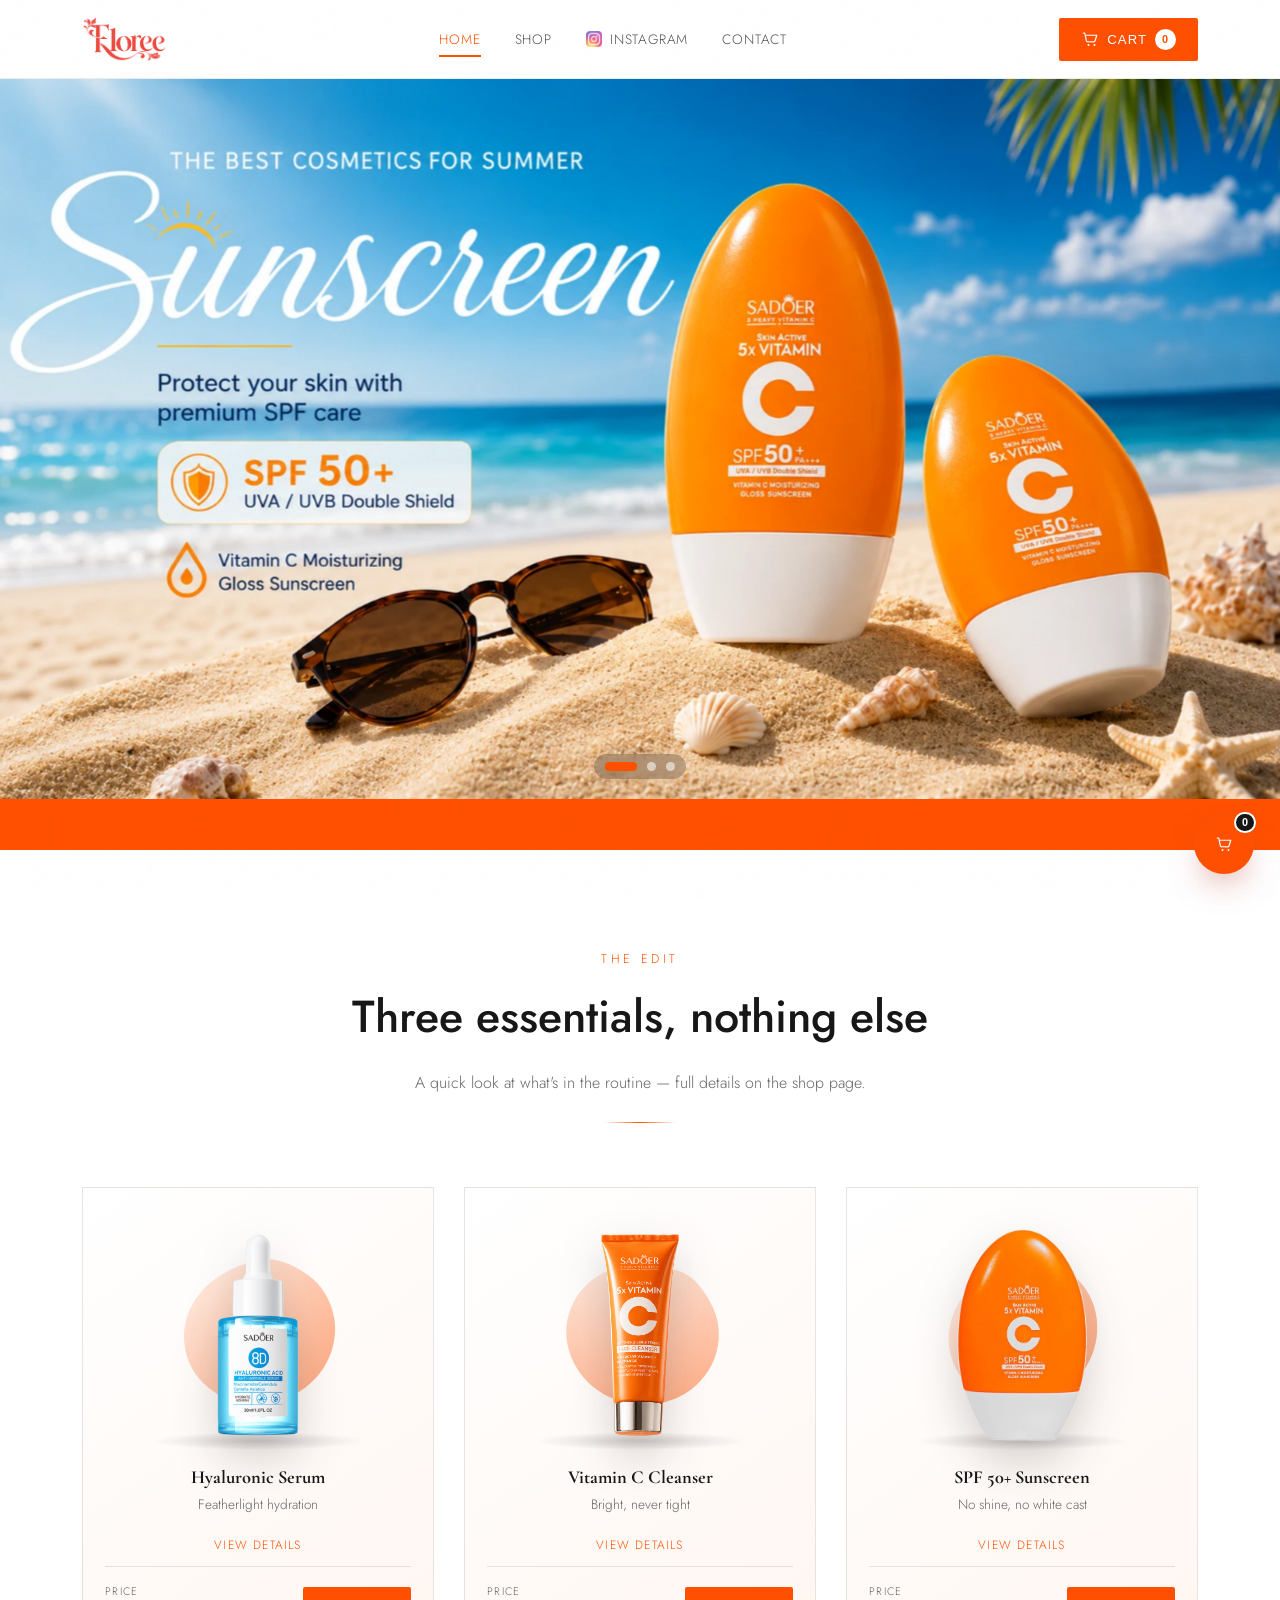
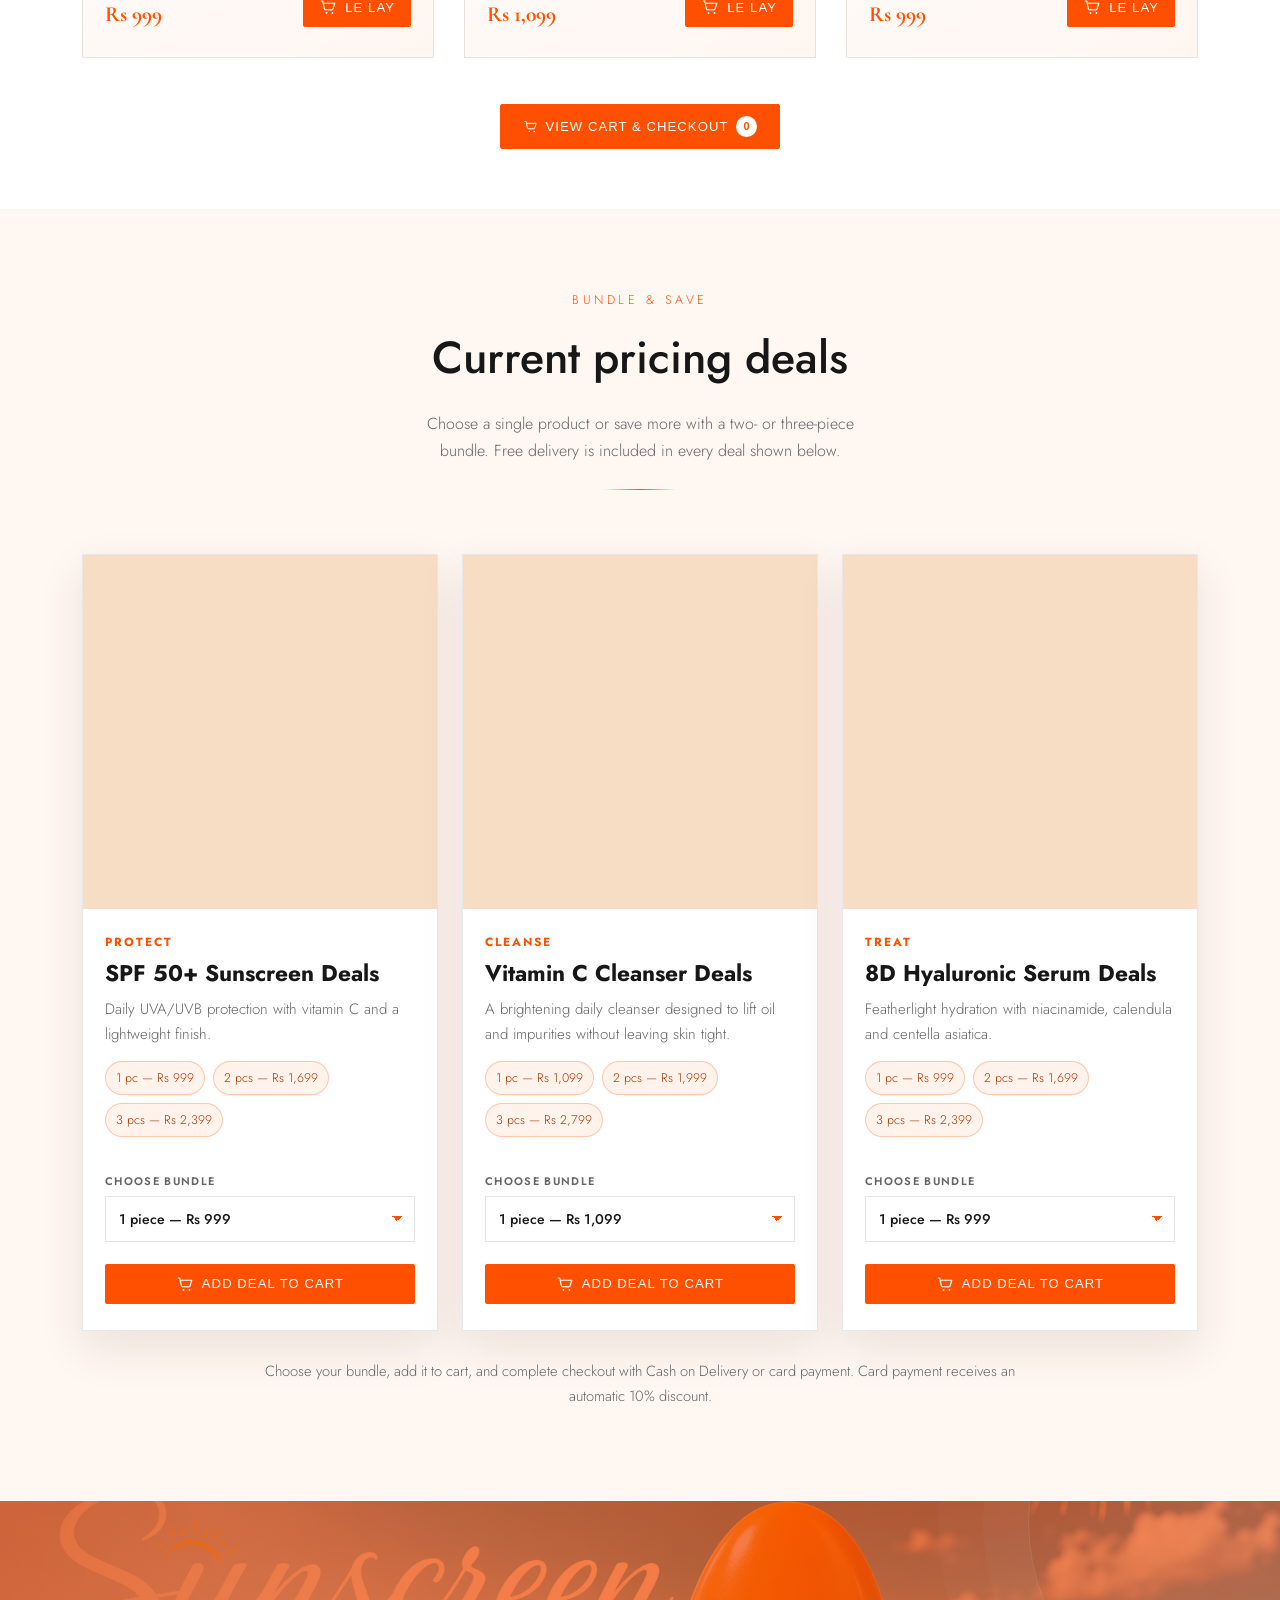
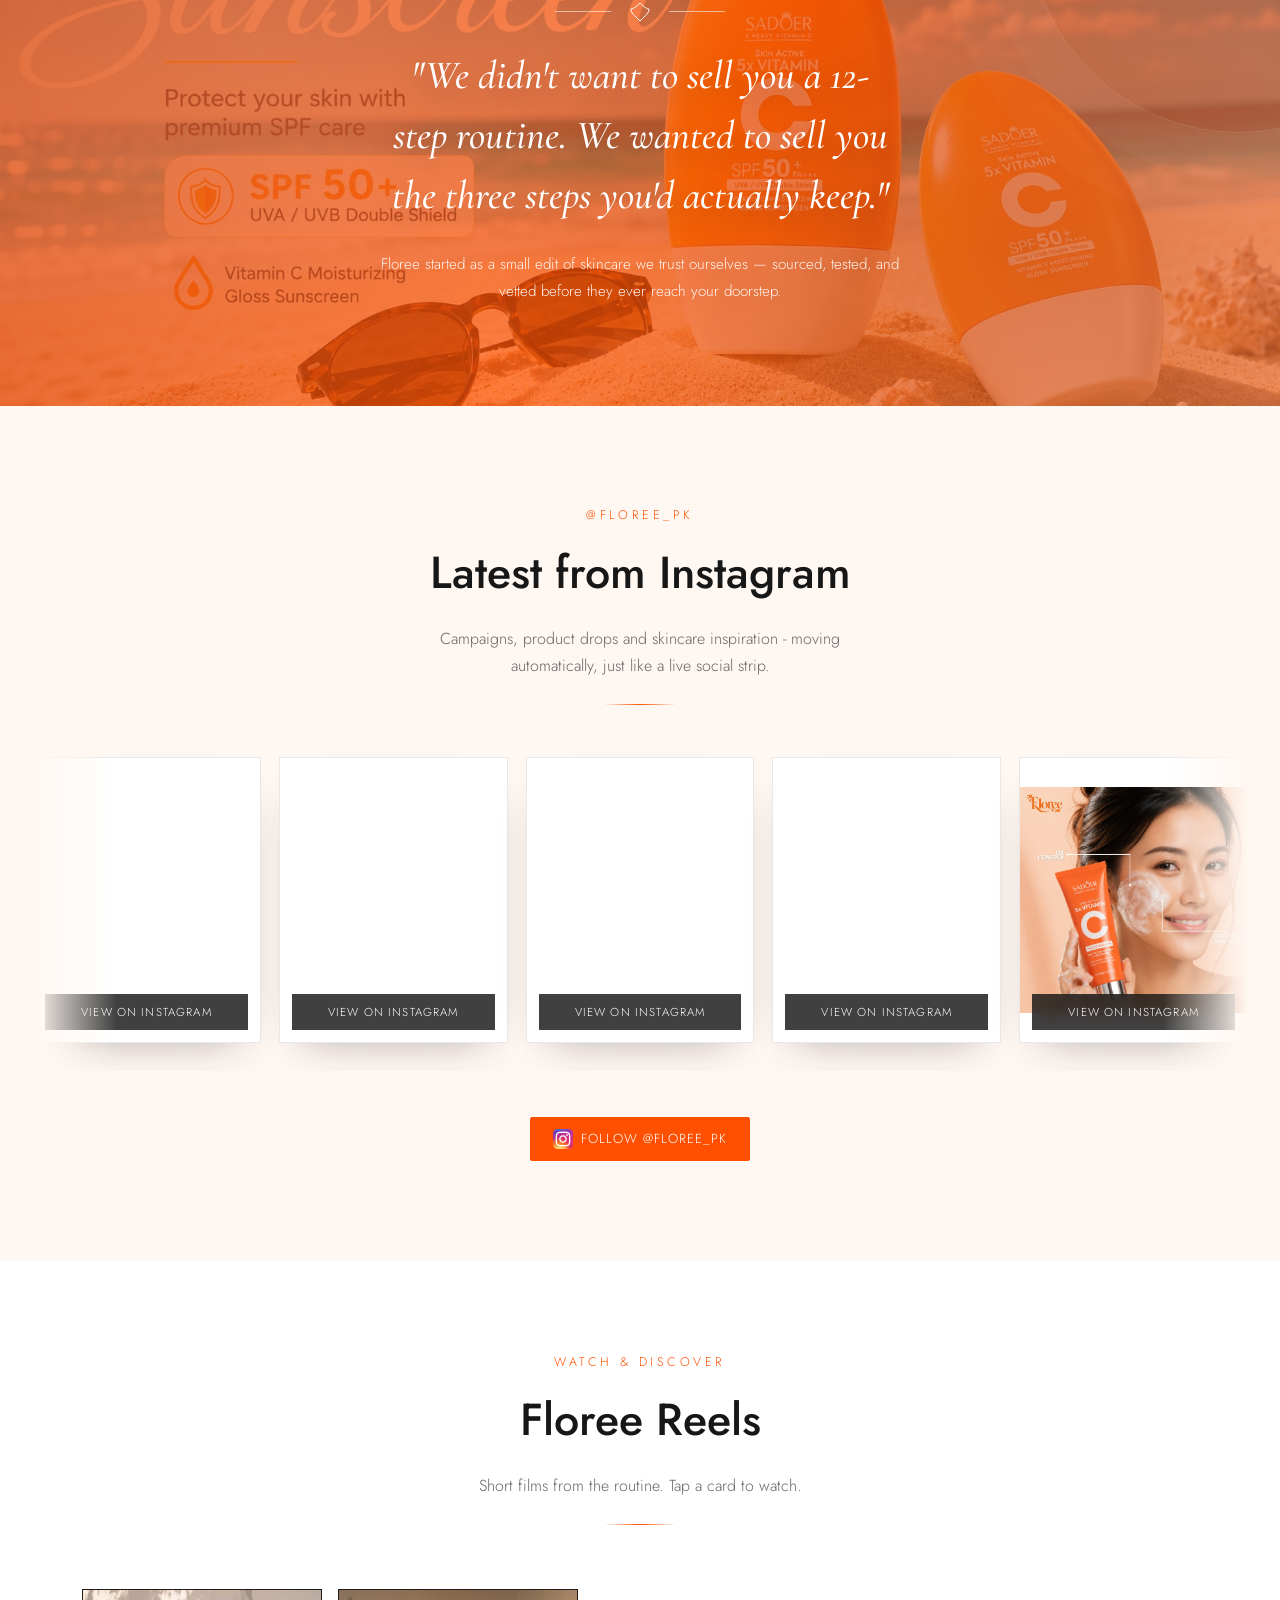
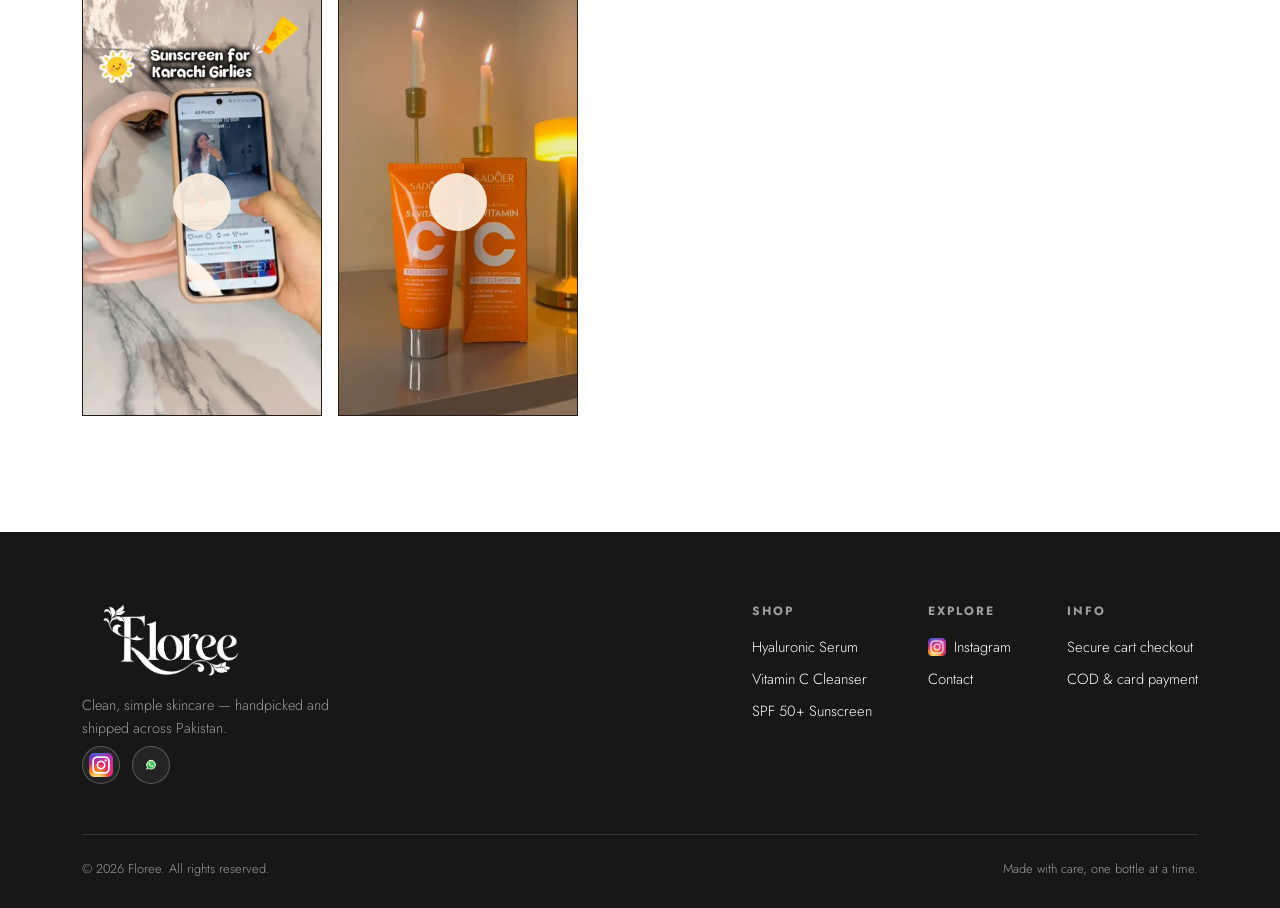
==== commit 75b4c605: "Restore the Floree store and update the product page, reels, and About nav. Serve the shop from inde" ====
--- a/index.html
+++ b/index.html
@@ -1,81 +1,2919 @@
 <!DOCTYPE html>
+
 <html lang="en">
 <head>
 <meta charset="utf-8"/>
 <meta content="width=device-width, initial-scale=1.0" name="viewport"/>
-<title>Floree — Skincare, kept simple</title>
-<link href="css/style.css" rel="stylesheet"/>
-<meta content="Floree offers a simple three-step skincare edit with nationwide delivery in Pakistan. Order directly on WhatsApp." name="description"/>
-<meta content="#FFF7F0" name="theme-color"/>
-<link href="images/favicon.png" rel="icon" type="image/png"/>
-</head>
-<body>
-<a class="skip-link" href="#main">Skip to content</a>
+<title>Floree — Premium Mobile Skincare Experience</title>
+<style>@import url('https://fonts.googleapis.com/css2?family=Cormorant+Garamond:ital,wght@0,400;0,500;0,600;0,700;1,400;1,500;1,600&family=Jost:wght@300;400;500;600&display=swap');
+
+:root{
+  --cream:#FAE3CB;
+  --cream-soft:#FDF0E1;
+  --sand:#F1CFA3;
+  --coral:#E5543D;
+  --coral-deep:#B93C2A;
+  --ink:#2A211C;
+  --ink-soft:#6E5F53;
+  --gold:#B98244;
+  --blue:#5FA9BD;
+  --blue-soft:#DCEFF3;
+  --orange:#F2954B;
+  --orange-soft:#FBE3C9;
+  --line:rgba(42,33,28,0.12);
+  --radius:2px;
+  --shadow-soft:0 24px 48px -24px rgba(42,33,28,0.22);
+  --shadow-lift:0 30px 60px -20px rgba(42,33,28,0.28);
+}
+
+*{box-sizing:border-box; margin:0; padding:0;}
+html{scroll-behavior:smooth;}
+body{
+  background:var(--cream);
+  color:var(--ink);
+  font-family:'Jost', sans-serif;
+  font-weight:300;
+  -webkit-font-smoothing:antialiased;
+  overflow-x:hidden;
+}
+@media (prefers-reduced-motion: reduce){
+  *{animation-duration:0.01ms !important; animation-iteration-count:1 !important; transition-duration:0.01ms !important; scroll-behavior:auto !important;}
+}
+a{color:inherit; text-decoration:none;}
+img{display:block; max-width:100%;}
+.display{font-family:'Cormorant Garamond', serif;}
+.wrap{max-width:1180px; margin:0 auto; padding:0 32px;}
+
+/* ---------- reveal-on-scroll ---------- */
+.reveal{opacity:0; transform:translateY(28px); transition:opacity 0.8s ease, transform 0.8s ease;}
+.reveal.in-view{opacity:1; transform:translateY(0);}
+.reveal-delay-1.in-view{transition-delay:0.1s;}
+.reveal-delay-2.in-view{transition-delay:0.2s;}
+.reveal-delay-3.in-view{transition-delay:0.3s;}
+
+/* ---------- flourish divider ---------- */
+.flourish{display:flex; align-items:center; justify-content:center; gap:18px; margin:0 auto 22px; width:fit-content;}
+.flourish .stem{width:56px; height:1px; background:var(--coral); opacity:0.55;}
+.flourish.on-dark .stem{background:var(--cream-soft);}
+.flourish svg{display:block;}
+
+/* ---------- watermark text ---------- */
+.watermark{
+  position:absolute; top:50%; left:50%; transform:translate(-50%,-50%);
+  font-family:'Cormorant Garamond', serif; font-weight:700;
+  font-size:min(22vw, 260px); color:var(--ink);
+  opacity:0.035; white-space:nowrap; pointer-events:none;
+  letter-spacing:0.02em; z-index:0;
+}
+
+/* ---------- header / nav ---------- */
+header{
+  position:sticky; top:0; z-index:100;
+  background:rgba(250,227,203,0.9);
+  backdrop-filter:blur(10px);
+  border-bottom:1px solid var(--line);
+}
+.nav{display:flex; align-items:center; justify-content:space-between; padding:16px 32px; max-width:1180px; margin:0 auto;}
+.brand{display:flex; align-items:center; gap:10px; font-family:'Cormorant Garamond', serif; font-size:1.6rem; font-weight:600; color:var(--coral);}
+.brand img{height:36px; width:36px; object-fit:cover; border-radius:50%;}
+.nav-links{display:flex; gap:34px; font-size:0.85rem; letter-spacing:0.06em; text-transform:uppercase;}
+.nav-links a{position:relative; color:var(--ink); opacity:0.75; transition:opacity 0.25s ease; padding:4px 0;}
+.nav-links a:hover, .nav-links a.active{opacity:1;}
+.nav-links a::after{content:''; position:absolute; left:0; bottom:-4px; width:0; height:1px; background:var(--coral); transition:width 0.25s ease;}
+.nav-links a:hover::after, .nav-links a.active::after{width:100%;}
+.nav-right{display:flex; align-items:center; gap:16px;}
+
+.btn{display:inline-flex; align-items:center; gap:8px; padding:11px 22px; border:1px solid var(--coral); color:var(--coral); font-size:0.82rem; letter-spacing:0.08em; text-transform:uppercase; border-radius:var(--radius); transition:all 0.25s ease; white-space:nowrap;}
+.btn:hover{background:var(--coral); color:var(--cream-soft);}
+.btn.filled{background:var(--coral); color:var(--cream-soft);}
+.btn.filled:hover{background:var(--coral-deep); border-color:var(--coral-deep);}
+.btn.on-dark{border-color:var(--cream-soft); color:var(--cream-soft);}
+.btn.on-dark:hover{background:var(--cream-soft); color:var(--coral-deep);}
+.btn svg{width:15px; height:15px;}
+
+.menu-toggle{
+  display:none; width:40px; height:40px; border:none; background:none; cursor:pointer;
+  flex-direction:column; align-items:center; justify-content:center; gap:5px;
+}
+.menu-toggle span{width:22px; height:2px; background:var(--ink); transition:all 0.3s ease;}
+.menu-toggle.open span:nth-child(1){transform:translateY(7px) rotate(45deg);}
+.menu-toggle.open span:nth-child(2){opacity:0;}
+.menu-toggle.open span:nth-child(3){transform:translateY(-7px) rotate(-45deg);}
+
+.mobile-nav{
+  position:fixed; inset:0; background:var(--cream); z-index:99;
+  display:flex; flex-direction:column; align-items:center; justify-content:center; gap:30px;
+  transform:translateX(100%); transition:transform 0.4s ease;
+}
+.mobile-nav.open{transform:translateX(0);}
+.mobile-nav a{font-family:'Cormorant Garamond', serif; font-size:2rem; color:var(--ink);}
+.mobile-nav a.active{color:var(--coral);}
+
+/* ---------- marquee ticker ---------- */
+.marquee{
+  background:var(--ink); color:var(--cream-soft); overflow:hidden;
+  white-space:nowrap; padding:14px 0; position:relative;
+}
+.marquee-track{display:inline-block; padding-left:100%; animation:marquee 26s linear infinite;}
+.marquee-track span{font-size:0.82rem; letter-spacing:0.18em; text-transform:uppercase; margin:0 26px; color:var(--cream-soft); opacity:0.85;}
+.marquee-track span em{color:var(--coral); font-style:normal;}
+@keyframes marquee{ from{transform:translateX(0);} to{transform:translateX(-100%);} }
+
+/* ---------- page hero (interior pages) ---------- */
+.page-hero{
+  position:relative; padding:150px 32px 90px; text-align:center; overflow:hidden;
+  clip-path:polygon(0 0, 100% 0, 100% 92%, 0 100%);
+}
+.page-hero-eyebrow{font-size:0.8rem; letter-spacing:0.24em; text-transform:uppercase; color:var(--gold); margin-bottom:20px; position:relative; z-index:1;}
+.page-hero h1{font-size:clamp(2.6rem, 6vw, 4.6rem); font-weight:500; line-height:1.08; position:relative; z-index:1;}
+.page-hero h1 em{font-style:italic; color:var(--coral); font-weight:500;}
+.page-hero p{max-width:520px; margin:24px auto 0; font-size:1.02rem; line-height:1.75; color:var(--ink-soft); position:relative; z-index:1;}
+
+/* ---------- section ---------- */
+.section{padding:100px 32px; position:relative;}
+.section-head{text-align:center; margin-bottom:64px; position:relative; z-index:1;}
+.section-eyebrow{font-size:0.78rem; letter-spacing:0.22em; text-transform:uppercase; color:var(--gold); margin-bottom:16px; display:block;}
+.section-head h2{font-size:clamp(2rem, 4vw, 2.8rem); font-weight:500; margin-bottom:20px;}
+.section-head p{max-width:480px; margin:0 auto; color:var(--ink-soft); font-size:1rem; line-height:1.7;}
+
+/* ---------- product blob art ---------- */
+.product-visual{
+  position:relative; height:260px;
+  display:flex; align-items:center; justify-content:center;
+  margin-bottom:26px;
+}
+.blob{position:absolute; z-index:0; filter:blur(0.5px); opacity:0.9;}
+.blob-blue{fill:url(#gradBlue);}
+.blob-orange{fill:url(#gradOrange);}
+.blob-peach{fill:url(#gradPeach);}
+.product-visual img{
+  position:relative; z-index:2; max-height:210px; max-width:78%; object-fit:contain;
+  filter:drop-shadow(0 20px 22px rgba(42,33,28,0.20));
+  transition:transform 0.4s ease;
+}
+.product-visual .ground-shadow{
+  position:absolute; bottom:6px; left:50%; transform:translateX(-50%);
+  width:56%; height:18px; border-radius:50%;
+  background:radial-gradient(ellipse, rgba(42,33,28,0.22) 0%, rgba(42,33,28,0) 72%);
+  z-index:1;
+}
+.product-card:hover .product-visual img{ transform:translateY(-6px) scale(1.03); }
+.product-ribbon{
+  position:absolute; top:10px; left:-8px; z-index:3;
+  background:var(--ink); color:var(--cream-soft);
+  font-size:0.66rem; letter-spacing:0.1em; text-transform:uppercase;
+  padding:6px 14px 6px 16px;
+  clip-path:polygon(0 0, 100% 0, 92% 50%, 100% 100%, 0 100%);
+}
+.product-sticker{
+  position:absolute; top:6px; right:2px; z-index:3;
+  width:64px; height:64px; border-radius:50%;
+  background:var(--coral); color:var(--cream-soft);
+  display:flex; align-items:center; justify-content:center; text-align:center;
+  font-family:'Cormorant Garamond', serif; font-size:0.66rem; font-weight:600; line-height:1.15;
+  transform:rotate(10deg);
+  box-shadow:0 8px 18px -6px rgba(185,60,42,0.6);
+}
+
+/* ---------- product cards ---------- */
+.product-grid{display:grid; grid-template-columns:repeat(3, 1fr); gap:36px; position:relative; z-index:1;}
+.product-card{
+  background:var(--cream-soft); border:1px solid var(--line);
+  padding:30px 28px 28px; display:flex; flex-direction:column;
+  transition:transform 0.35s ease, box-shadow 0.35s ease;
+  transform-style:preserve-3d; will-change:transform;
+}
+.product-card:hover{ box-shadow:var(--shadow-soft); }
+.product-brand{font-size:0.72rem; letter-spacing:0.16em; text-transform:uppercase; color:var(--gold); margin-bottom:8px;}
+.product-card h3{font-family:'Cormorant Garamond', serif; font-size:1.5rem; font-weight:600; margin-bottom:10px; line-height:1.25;}
+.product-card .desc{font-size:0.92rem; line-height:1.65; color:var(--ink-soft); flex-grow:1; margin-bottom:22px;}
+.product-meta{display:flex; align-items:center; justify-content:space-between; margin-bottom:18px; font-size:0.82rem; color:var(--ink-soft); border-top:1px solid var(--line); padding-top:16px;}
+.product-price{font-family:'Cormorant Garamond', serif; font-size:1.1rem; color:var(--coral); font-weight:600;}
+.order-btn{width:100%; justify-content:center; background:var(--coral); color:var(--cream-soft); border:1px solid var(--coral); padding:13px 20px;}
+.order-btn:hover{background:var(--coral-deep); border-color:var(--coral-deep);}
+
+/* ---------- coming soon (duotone tease) ---------- */
+.cs-grid{display:grid; grid-template-columns:repeat(2, 1fr); gap:36px; position:relative; z-index:1;}
+.cs-card{position:relative; background:var(--ink); overflow:hidden; height:360px; border-radius:2px;}
+.cs-card img{
+  width:100%; height:100%; object-fit:cover; object-position:var(--focus, 70% 45%);
+  transform:scale(1.18);
+  filter:grayscale(1) contrast(1.05);
+  transition:filter 0.5s ease, transform 0.5s ease;
+}
+.cs-card .duotone{
+  position:absolute; inset:0;
+  background:linear-gradient(160deg, var(--coral) 0%, var(--coral-deep) 100%);
+  mix-blend-mode:multiply; opacity:0.82; transition:opacity 0.5s ease;
+}
+.cs-card:hover img{ filter:grayscale(0.35) contrast(1.05); transform:scale(1.24); }
+.cs-card:hover .duotone{ opacity:0.55; }
+.cs-overlay{
+  position:absolute; inset:0; display:flex; flex-direction:column; align-items:center; justify-content:center;
+  text-align:center; padding:30px; z-index:2;
+}
+.cs-badge{font-size:0.7rem; letter-spacing:0.2em; text-transform:uppercase; color:var(--ink); background:var(--cream-soft); padding:7px 16px; margin-bottom:18px; border-radius:100px;}
+.cs-overlay h3{font-family:'Cormorant Garamond', serif; color:var(--cream-soft); font-size:1.8rem; font-weight:600; margin-bottom:10px; text-shadow:0 2px 12px rgba(0,0,0,0.25);}
+.cs-overlay p{color:var(--cream-soft); opacity:0.9; font-size:0.88rem; max-width:280px;}
+.cs-note{text-align:center; margin-top:44px; font-size:0.92rem; color:var(--ink-soft); position:relative; z-index:1;}
+.cs-note a{color:var(--coral-deep); border-bottom:1px solid var(--coral-deep);}
+
+/* ---------- story band ---------- */
+.story{
+  background:
+    linear-gradient(125deg,rgba(214,63,0,.78),rgba(255,80,1,.72) 52%,rgba(255,122,61,.7)),
+    url("images/extracted/spf-50-sunscreen-summer-campaign-1.webp") center/cover no-repeat;
+  color:var(--cream-soft);
+  padding:100px 32px;
+  text-align:center;
+  position:relative;
+  overflow:hidden;
+}
+.story::before{content:''; position:absolute; inset:0; background:radial-gradient(circle at 20% 30%, rgba(255,255,255,0.08) 0%, transparent 45%), radial-gradient(circle at 80% 70%, rgba(0,0,0,0.12) 0%, transparent 50%);}
+.story-inner{position:relative; max-width:680px; margin:0 auto; z-index:1;}
+.story h2{font-family:'Cormorant Garamond', serif; font-style:italic; font-weight:500; font-size:clamp(1.7rem, 3.4vw, 2.5rem); line-height:1.5; margin:0 0 26px; text-shadow:0 10px 28px rgba(42,18,10,.35);}
+.story p{font-size:0.95rem; line-height:1.8; opacity:0.92; max-width:520px; margin:0 auto; text-shadow:0 6px 18px rgba(42,18,10,.28);}
+
+/* ---------- values row (about) ---------- */
+.values{display:grid; grid-template-columns:repeat(3,1fr); gap:32px; position:relative; z-index:1;}
+.value-card{text-align:center; padding:36px 24px; background:var(--cream-soft); border:1px solid var(--line);}
+.value-card .icon{width:52px; height:52px; margin:0 auto 20px; color:var(--coral);}
+.value-card h3{font-family:'Cormorant Garamond', serif; font-size:1.3rem; margin-bottom:10px;}
+.value-card p{font-size:0.9rem; color:var(--ink-soft); line-height:1.6;}
+
+/* ---------- about split ---------- */
+.about-split{display:grid; grid-template-columns:0.9fr 1.1fr; gap:80px; align-items:center; position:relative; z-index:1;}
+.about-visual{display:flex; align-items:center; justify-content:center;}
+.about-visual .mark{width:100%; max-width:320px; background:var(--coral); aspect-ratio:1/1; display:flex; align-items:center; justify-content:center; padding:50px; position:relative;}
+.about-visual .mark::before{
+  content:''; position:absolute; inset:-14px; border:1px solid var(--coral); z-index:-1;
+}
+.about-copy .section-eyebrow{text-align:left;}
+.about-copy h2{text-align:left; font-size:clamp(1.9rem,3.6vw,2.5rem); font-weight:500; margin-bottom:22px;}
+.about-copy p{color:var(--ink-soft); line-height:1.85; font-size:1rem; margin-bottom:18px; max-width:480px;}
+
+/* ---------- Instagram-style page ---------- */
+.ig-header{
+  display:flex; align-items:center; gap:44px; flex-wrap:wrap;
+  padding:0 32px 60px; max-width:900px; margin:0 auto; position:relative; z-index:1;
+}
+.ig-avatar{
+  width:132px; height:132px; border-radius:50%; padding:5px;
+  background:conic-gradient(from 210deg, var(--gold), var(--coral), var(--coral-deep), var(--gold));
+  flex-shrink:0;
+}
+.ig-avatar img{width:100%; height:100%; border-radius:50%; object-fit:cover; border:4px solid var(--cream);}
+.ig-info h2{font-family:'Cormorant Garamond', serif; font-size:1.9rem; margin-bottom:6px;}
+.ig-handle{color:var(--ink-soft); font-size:0.95rem; margin-bottom:16px;}
+.ig-stats{display:flex; gap:28px; margin-bottom:16px;}
+.ig-stats div{font-size:0.9rem;}
+.ig-stats strong{display:block; font-family:'Cormorant Garamond', serif; font-size:1.3rem; color:var(--coral);}
+.ig-bio{font-size:0.92rem; color:var(--ink-soft); max-width:380px; line-height:1.6;}
+
+.ig-grid{
+  display:grid; grid-template-columns:repeat(3, 1fr); gap:6px;
+  max-width:900px; margin:0 auto; position:relative; z-index:1;
+}
+.ig-tile{
+  position:relative; aspect-ratio:1/1; overflow:hidden; background:var(--sand);
+  cursor:pointer;
+}
+.ig-tile img{width:100%; height:100%; object-fit:cover; transition:transform 0.5s ease;}
+.ig-tile .tile-overlay{
+  position:absolute; inset:0; background:rgba(42,33,28,0.45);
+  display:flex; align-items:center; justify-content:center; gap:22px;
+  opacity:0; transition:opacity 0.3s ease; color:var(--cream-soft);
+}
+.ig-tile:hover .tile-overlay{opacity:1;}
+.ig-tile:hover img{transform:scale(1.08);}
+.tile-overlay span{display:flex; align-items:center; gap:6px; font-size:0.95rem; font-weight:500;}
+.tile-overlay svg{width:18px; height:18px;}
+.ig-tile.text-tile{
+  background:var(--coral); display:flex; align-items:center; justify-content:center; text-align:center; padding:20px;
+}
+.ig-tile.text-tile p{font-family:'Cormorant Garamond', serif; font-style:italic; color:var(--cream-soft); font-size:1.15rem; line-height:1.4;}
+
+.ig-cta{text-align:center; margin-top:56px; position:relative; z-index:1;}
+.ig-note{
+  max-width:560px; margin:0 auto 40px; text-align:center; font-size:0.88rem;
+  color:var(--ink-soft); line-height:1.7; position:relative; z-index:1;
+  background:var(--cream-soft); border:1px solid var(--line); padding:18px 24px;
+}
+
+/* ---------- contact page ---------- */
+.contact-grid{display:grid; grid-template-columns:1fr 1fr; gap:32px; position:relative; z-index:1;}
+.contact-card{
+  padding:48px 38px; background:var(--cream-soft); border:1px solid var(--line);
+  display:flex; flex-direction:column; align-items:flex-start; gap:16px;
+  transition:transform 0.3s ease, box-shadow 0.3s ease;
+}
+.contact-card:hover{transform:translateY(-6px); box-shadow:var(--shadow-soft);}
+.contact-card .cc-icon{
+  width:56px; height:56px; border-radius:50%; background:var(--coral); color:var(--cream-soft);
+  display:flex; align-items:center; justify-content:center;
+}
+.contact-card .cc-icon svg{width:26px; height:26px;}
+.contact-card h3{font-family:'Cormorant Garamond', serif; font-size:1.5rem;}
+.contact-card p{color:var(--ink-soft); font-size:0.92rem; line-height:1.6;}
+
+.steps{display:grid; grid-template-columns:repeat(3,1fr); gap:30px; position:relative; z-index:1;}
+.step-card{text-align:center; position:relative;}
+.step-num{
+  width:44px; height:44px; border-radius:50%; border:1px solid var(--coral); color:var(--coral);
+  display:flex; align-items:center; justify-content:center; margin:0 auto 18px;
+  font-family:'Cormorant Garamond', serif; font-size:1.2rem;
+}
+.step-card h4{font-family:'Cormorant Garamond', serif; font-size:1.2rem; margin-bottom:8px;}
+.step-card p{font-size:0.88rem; color:var(--ink-soft); line-height:1.6;}
+
+/* ---------- footer ---------- */
+footer{background:var(--ink); color:var(--cream-soft); padding:70px 32px 30px;}
+.footer-top{display:flex; justify-content:space-between; align-items:flex-start; flex-wrap:wrap; gap:40px; margin-bottom:50px;}
+.footer-brand{font-family:'Cormorant Garamond', serif; font-size:2rem; color:var(--cream-soft); font-weight:600;}
+.footer-brand span{color:var(--coral); font-style:italic;}
+.footer-tag{color:rgba(250,240,225,0.6); font-size:0.9rem; margin-top:10px; max-width:280px; line-height:1.6;}
+.footer-links{display:flex; gap:56px; flex-wrap:wrap;}
+.footer-col h4{font-size:0.75rem; letter-spacing:0.16em; text-transform:uppercase; color:rgba(250,240,225,0.5); margin-bottom:16px;}
+.footer-col a, .footer-col span{display:block; font-size:0.92rem; color:rgba(250,240,225,0.85); margin-bottom:10px;}
+.footer-col a:hover{color:var(--coral);}
+.footer-social{display:flex; gap:12px; margin-top:6px;}
+.footer-social a{
+  width:38px; height:38px; border-radius:50%; border:1px solid rgba(250,240,225,0.3);
+  display:flex; align-items:center; justify-content:center; transition:all 0.25s ease;
+}
+.footer-social a:hover{background:var(--coral); border-color:var(--coral);}
+.footer-social svg{width:17px; height:17px;}
+.footer-bottom{border-top:1px solid rgba(250,240,225,0.14); padding-top:24px; display:flex; justify-content:space-between; flex-wrap:wrap; gap:12px; font-size:0.8rem; color:rgba(250,240,225,0.45);}
+
+/* ---------- home banner slider ---------- */
+.banner{
+  position:relative;
+  overflow:hidden;
+  background:var(--cream);
+}
+.banner-track{
+  display:flex;
+  align-items:flex-start;
+  height:auto;
+  transition:transform 0.6s cubic-bezier(.65,.05,.36,1);
+  will-change:transform;
+}
+.banner-slide{
+  flex:0 0 100%;
+  min-width:100%;
+  display:block;
+  position:relative;
+  overflow:hidden;
+  padding:0;
+}
+.banner-slide::before{display:none;}
+.banner-image-link{
+  display:block;
+  width:100%;
+  line-height:0;
+}
+.banner-image{
+  display:block;
+  width:100%;
+  height:auto;
+  aspect-ratio:1672 / 941;
+  object-fit:cover;
+  object-position:center;
+}
+.banner-dots{
+  position:absolute;
+  bottom:20px;
+  left:50%;
+  transform:translateX(-50%);
+  display:flex;
+  gap:10px;
+  z-index:5;
+  padding:8px 11px;
+  border-radius:999px;
+  background:rgba(20,18,16,0.22);
+  backdrop-filter:blur(7px);
+}
+.banner-dot{
+  width:9px;
+  height:9px;
+  border-radius:50%;
+  background:rgba(255,255,255,0.55);
+  border:none;
+  cursor:pointer;
+  padding:0;
+  transition:background 0.25s ease, transform 0.25s ease;
+}
+.banner-dot.active{background:#fff; transform:scale(1.3);}
+.banner-arrow{
+  position:absolute;
+  top:50%;
+  transform:translateY(-50%);
+  width:46px;
+  height:46px;
+  border-radius:50%;
+  background:rgba(255,255,255,0.82);
+  border:1px solid rgba(255,255,255,0.8);
+  color:var(--ink);
+  font-size:1.45rem;
+  display:flex;
+  align-items:center;
+  justify-content:center;
+  cursor:pointer;
+  z-index:5;
+  box-shadow:0 8px 24px rgba(20,18,16,0.18);
+  backdrop-filter:blur(8px);
+  transition:background 0.25s ease, color 0.25s ease, transform 0.25s ease;
+}
+.banner-arrow:hover{
+  background:var(--coral);
+  color:var(--cream-soft);
+  transform:translateY(-50%) scale(1.05);
+}
+.banner-arrow.prev{left:20px;}
+.banner-arrow.next{right:20px;}
+
+@media (max-width: 700px){
+  .banner-arrow{width:36px; height:36px; font-size:1.15rem;}
+  .banner-arrow.prev{left:8px;}
+  .banner-arrow.next{right:8px;}
+  .banner-dots{bottom:8px; gap:8px; padding:6px 9px;}
+  .banner-dot{width:7px; height:7px;}
+}
+
+@media (prefers-reduced-motion: reduce){
+  .banner-track{transition:none;}
+}
+
+/* ---------- shop teaser (home) ---------- */
+.teaser-grid{display:grid; grid-template-columns:repeat(3,1fr); gap:30px; position:relative; z-index:1;}
+.teaser-card{
+  background:var(--cream-soft); border:1px solid var(--line); padding:26px 22px; text-align:center;
+  transition:transform 0.3s ease, box-shadow 0.3s ease;
+}
+.teaser-card:hover{transform:translateY(-6px); box-shadow:var(--shadow-soft);}
+.teaser-card .product-visual{height:170px; margin-bottom:16px;}
+.teaser-card .product-visual img{max-height:140px;}
+.teaser-card h4{font-family:'Cormorant Garamond', serif; font-size:1.15rem; margin-bottom:6px;}
+.teaser-card p{font-size:0.85rem; color:var(--ink-soft); margin-bottom:14px;}
+.teaser-more{text-align:center; margin-top:46px; position:relative; z-index:1;}
+
+/* ---------- instagram teaser strip (home) ---------- */
+.ig-teaser-grid{display:grid; grid-template-columns:repeat(4,1fr); gap:8px; margin-bottom:40px; position:relative; z-index:1;}
+.ig-teaser-grid .ig-tile{aspect-ratio:1/1;}
+
+/* ---------- whatsapp float ---------- */
+.wa-float{
+  position:fixed; bottom:26px; right:26px; z-index:60; width:56px; height:56px; border-radius:50%;
+  background:var(--coral); display:flex; align-items:center; justify-content:center;
+  box-shadow:0 12px 28px -8px rgba(185,60,42,0.55); transition:transform 0.25s ease;
+}
+.wa-float:hover{transform:scale(1.08);}
+.wa-float svg{width:26px; height:26px;}
+
+/* ---------- responsive ---------- */
+@media (max-width: 900px){
+  .product-grid{grid-template-columns:1fr;}
+  .cs-grid{grid-template-columns:1fr;}
+  .about-split{grid-template-columns:1fr; gap:44px;}
+  .about-copy h2, .about-copy .section-eyebrow{text-align:center;}
+  .about-copy p{margin-left:auto; margin-right:auto; text-align:center;}
+  .values{grid-template-columns:1fr;}
+  .contact-grid{grid-template-columns:1fr;}
+  .steps{grid-template-columns:1fr; gap:44px;}
+  .ig-grid{grid-template-columns:repeat(2,1fr);}
+  .ig-header{justify-content:center; text-align:center;}
+  .ig-stats{justify-content:center;}
+}
+@media (max-width: 720px){
+  .nav-links{display:none;}
+  .menu-toggle{display:flex;}
+  .section{padding:70px 20px;}
+  .page-hero{padding:110px 20px 70px;}
+  .footer-top{flex-direction:column;}
+}
+
+
+/* ========================================================================== */
+/* Floree web-ready update: official PDF logo, social post rail, clean assets */
+/* ========================================================================== */
+
+/* Official transparent logo extracted from the supplied PDF. */
+.brand{gap:0; flex:0 0 auto;}
+.brand .brand-logo{
+  display:block;
+  width:auto;
+  height:46px;
+  max-width:110px;
+  object-fit:contain;
+  border-radius:0;
+}
+.hero-brand-logo{
+  width:min(100%, 430px);
+  height:auto;
+  filter:drop-shadow(0 22px 32px rgba(42,33,28,0.12)) !important;
+}
+.footer-brand{line-height:1;}
+.footer-logo-link{display:inline-block;}
+.footer-logo{
+  width:178px;
+  height:auto;
+  max-height:76px;
+  object-fit:contain;
+}
+.about-visual .mark{
+  background:var(--coral);
+  min-height:420px;
+  display:flex;
+  align-items:center;
+  justify-content:center;
+  padding:52px;
+}
+.about-visual .about-logo{
+  width:min(100%, 430px);
+  height:auto;
+  object-fit:contain;
+  filter:drop-shadow(0 16px 26px rgba(42,33,28,0.16));
+}
+
+/* Transparent sunscreen asset: no forced white panel behind the product. */
+img.transparent-product{background:transparent !important; padding:0 !important;}
+
+/* Slow, continuous social-post line replacing the old Social page/grid. */
+.social-posts-section{
+  padding-left:0;
+  padding-right:0;
+  padding-bottom:100px;
+  background:linear-gradient(180deg, var(--cream) 0%, var(--cream-soft) 100%);
+  overflow:hidden;
+}
+.social-posts-section .section-head{margin-bottom:42px;}
+.social-posts-marquee{
+  position:relative;
+  width:100%;
+  overflow:hidden;
+  padding:10px 0 28px;
+  -webkit-mask-image:linear-gradient(to right, transparent 0, #000 5%, #000 95%, transparent 100%);
+  mask-image:linear-gradient(to right, transparent 0, #000 5%, #000 95%, transparent 100%);
+}
+.social-posts-track{
+  display:flex;
+  width:max-content;
+  will-change:transform;
+  animation:social-post-scroll 82s linear infinite;
+}
+.social-posts-marquee:hover .social-posts-track{animation-play-state:paused;}
+.social-posts-group{
+  display:flex;
+  align-items:stretch;
+  gap:18px;
+  padding-right:18px;
+}
+.social-post-card{
+  position:relative;
+  flex:0 0 auto;
+  width:304px;
+  height:380px;
+  overflow:hidden;
+  background:var(--cream-soft);
+  border:1px solid rgba(42,33,28,0.10);
+  box-shadow:0 18px 42px -26px rgba(42,33,28,0.45);
+  isolation:isolate;
+}
+.social-post-card img{
+  display:block;
+  width:100%;
+  height:100%;
+  max-width:100%;
+  object-fit:cover;
+  transition:transform .45s ease, filter .45s ease;
+}
+
+.social-post-card.is-square img{object-fit:contain; background:var(--cream-soft);}
+.social-post-overlay{
+  position:absolute;
+  inset:auto 12px 12px 12px;
+  z-index:2;
+  padding:10px 14px;
+  background:rgba(42,33,28,0.80);
+  backdrop-filter:blur(7px);
+  color:var(--cream-soft);
+  text-align:center;
+  font-size:.72rem;
+  letter-spacing:.10em;
+  text-transform:uppercase;
+  opacity:0;
+  transform:translateY(8px);
+  transition:opacity .3s ease, transform .3s ease;
+}
+.social-post-card:hover img{transform:scale(1.025); filter:saturate(1.04);}
+.social-post-card:hover 
+.social-post-card.is-square img{object-fit:contain; background:var(--cream-soft);}
+.social-post-overlay{opacity:1; transform:translateY(0);}
+.instagram-cta svg{width:17px; height:17px;}
+@keyframes social-post-scroll{
+  from{transform:translate3d(0,0,0);}
+  to{transform:translate3d(-50%,0,0);}
+}
+
+@media (max-width:900px){
+  .brand .brand-logo{height:42px; max-width:100px;}
+  .footer-logo{width:158px;}
+  .social-post-card{width:248px; height:310px;}
+  .about-visual .mark{min-height:330px; padding:38px;}
+}
+@media (max-width:560px){
+  .nav{padding-left:20px; padding-right:20px;}
+  .brand .brand-logo{height:38px; max-width:92px;}
+  .social-posts-section{padding-bottom:76px;}
+  .social-post-card{width:204px; height:255px;}
+  .social-posts-group{gap:12px; padding-right:12px;}
+  .social-posts-track{animation-duration:68s;}
+  
+.social-post-card.is-square img{object-fit:contain; background:var(--cream-soft);}
+.social-post-overlay{display:none;}
+}
+@media (prefers-reduced-motion:reduce){
+  .social-posts-track{animation:none;}
+  .social-posts-marquee{overflow-x:auto; -webkit-mask-image:none; mask-image:none;}
+}
+
+/* Keep the hidden mobile menu fully off-canvas; prevents its large CTA from peeking into the page. */
+.mobile-nav{overflow:hidden;}
+.mobile-nav .btn{
+  font-family:'Jost', sans-serif;
+  font-size:.82rem;
+  max-width:calc(100vw - 48px);
+  justify-content:center;
+}
+
+
+/* ========================================================================== */
+/* Final visual refinements: uniform Instagram cards, larger products, reels  */
+/* ========================================================================== */
+
+/* Home product cards: make the products substantially larger and easier to see. */
+.teaser-card{
+  padding:28px 22px 30px;
+}
+.teaser-card .product-visual{
+  height:238px;
+  margin-bottom:12px;
+}
+.teaser-card .product-visual img{
+  max-height:218px;
+  max-width:92%;
+}
+.teaser-card .product-visual .blob{
+  width:218px;
+  height:218px;
+}
+.teaser-card .product-visual .ground-shadow{
+  bottom:4px;
+  width:68%;
+}
+
+/* Product detail cards also benefit from the trimmed transparent assets. */
+.product-card .product-visual{
+  height:300px;
+}
+.product-card .product-visual img{
+  max-height:262px;
+  max-width:88%;
+}
+
+/* Every Instagram post uses exactly the same 4:5 frame.
+   object-fit:contain keeps the complete artwork visible without cropping. */
+.social-post-card,
+.social-post-card.is-square{
+  width:300px;
+  height:auto;
+  aspect-ratio:4 / 5;
+  display:flex;
+  align-items:center;
+  justify-content:center;
+  background:#f8ecdf;
+}
+.social-post-card img,
+.social-post-card.is-square img{
+  width:100%;
+  height:100%;
+  object-fit:contain;
+  object-position:center;
+  background:#f8ecdf;
+  padding:0;
+}
+.social-post-card:hover img,
+.social-post-card.is-square:hover img{
+  transform:scale(1.015);
+}
+
+/* Playable Instagram reels. */
+.reels-section{
+  background:var(--cream);
+  padding-top:92px;
+  padding-bottom:110px;
+}
+.reels-grid{
+  display:grid;
+  grid-template-columns:repeat(3, minmax(0, 1fr));
+  gap:24px;
+  align-items:start;
+}
+.reel-card{
+  min-width:0;
+  background:var(--cream-soft);
+  border:1px solid var(--line);
+  padding:12px 12px 18px;
+  box-shadow:0 18px 42px -30px rgba(42,33,28,.50);
+}
+.reel-frame{
+  position:relative;
+  width:100%;
+  aspect-ratio:9 / 16;
+  overflow:hidden;
+  background:#fff;
+}
+.reel-frame iframe{
+  display:block;
+  width:100%;
+  height:100%;
+  border:0;
+  background:#fff;
+}
+.reel-card > a{
+  display:block;
+  margin-top:14px;
+  text-align:center;
+  color:var(--coral);
+  font-size:.75rem;
+  font-weight:600;
+  letter-spacing:.08em;
+  text-transform:uppercase;
+}
+.reel-card > a:hover{
+  color:var(--ink);
+}
+
+@media (max-width:900px){
+  .teaser-card .product-visual{height:220px;}
+  .teaser-card .product-visual img{max-height:202px;}
+  .product-card .product-visual{height:280px;}
+  .product-card .product-visual img{max-height:244px;}
+  .social-post-card,
+  .social-post-card.is-square{
+    width:248px;
+    height:auto;
+  }
+  .reels-grid{
+    grid-template-columns:repeat(2, minmax(0, 1fr));
+  }
+}
+
+@media (max-width:620px){
+  .teaser-card .product-visual{height:210px;}
+  .teaser-card .product-visual img{max-height:194px;}
+  .social-post-card,
+  .social-post-card.is-square{
+    width:220px;
+    height:auto;
+  }
+  .reels-section{
+    padding-top:70px;
+    padding-bottom:76px;
+  }
+  .reels-grid{
+    grid-template-columns:1fr;
+    gap:20px;
+    max-width:390px;
+    margin:0 auto;
+  }
+}
+
+/* ========================================================================== */
+/* Instagram strip fix: complete posts, equal frames, no permanently cut cards */
+/* ========================================================================== */
+.social-posts-marquee{
+  --post-gap:18px;
+  --post-card-size:calc((100% - 72px) / 5);
+  width:calc(100% - 64px);
+  max-width:1600px;
+  margin-inline:auto;
+  padding:10px 0 28px;
+  overflow:hidden;
+  -webkit-mask-image:none;
+  mask-image:none;
+}
+.social-posts-track{
+  display:block;
+  width:100%;
+  animation:none !important;
+  transform:translate3d(0,0,0);
+  will-change:transform;
+}
+.social-posts-group{
+  display:flex;
+  width:100%;
+  gap:var(--post-gap);
+  padding:0;
+  align-items:stretch;
+}
+.social-post-card,
+.social-post-card.is-square{
+  flex:0 0 var(--post-card-size);
+  width:var(--post-card-size);
+  height:auto;
+  aspect-ratio:4 / 5;
+  padding:0;
+  background:#f8ecdf;
+}
+.social-post-card img,
+.social-post-card.is-square img{
+  display:block;
+  width:100%;
+  height:100%;
+  object-fit:contain !important;
+  object-position:center !important;
+  background:#f8ecdf;
+  padding:0 !important;
+}
+.social-post-card:hover img,
+.social-post-card.is-square:hover img{
+  transform:none;
+  filter:none;
+}
+.social-post-overlay{
+  opacity:1;
+  transform:none;
+}
+
+@media (max-width:1200px){
+  .social-posts-marquee{
+    --post-card-size:calc((100% - 54px) / 4);
+  }
+}
+@media (max-width:900px){
+  .social-posts-marquee{
+    --post-card-size:calc((100% - 36px) / 3);
+    width:calc(100% - 40px);
+  }
+}
+@media (max-width:620px){
+  .social-posts-marquee{
+    --post-gap:14px;
+    --post-card-size:calc((100% - 14px) / 2);
+    width:calc(100% - 28px);
+  }
+  .social-post-overlay{display:block; inset:auto 8px 8px 8px; padding:8px 7px; font-size:.58rem;}
+}
+@media (max-width:420px){
+  .social-posts-marquee{
+    --post-card-size:100%;
+    width:calc(100% - 36px);
+  }
+}
+
+/* ==========================================================================
+   FLOREE SIGNATURE MOTION SYSTEM
+   Premium, performant, accessible animations — no external JS library.
+   ========================================================================== */
+
+:root{
+  --ease-lux:cubic-bezier(.16,1,.3,1);
+  --ease-silk:cubic-bezier(.22,1,.36,1);
+  --ease-snap:cubic-bezier(.2,.9,.2,1);
+  --motion-fast:420ms;
+  --motion-med:850ms;
+  --motion-slow:1350ms;
+  --header-h:79px;
+}
+
+/* --- loading sequence --- */
+body.is-loading{overflow:hidden;}
+.floree-loader{
+  position:fixed;
+  inset:0;
+  z-index:9999;
+  display:grid;
+  place-items:center;
+  background:
+    radial-gradient(circle at 50% 38%, rgba(255,255,255,.58), transparent 32%),
+    linear-gradient(135deg,#fdebd8 0%,#f8d1ac 48%,#f4b783 100%);
+  transition:clip-path 1.05s var(--ease-lux), visibility 1.05s step-end;
+  clip-path:inset(0 0 0 0);
+  overflow:hidden;
+}
+.floree-loader.is-finished{
+  clip-path:inset(0 0 100% 0);
+  visibility:hidden;
+}
+.loader-aura{
+  position:absolute;
+  width:min(72vw,560px);
+  aspect-ratio:1;
+  border:1px solid rgba(229,84,61,.18);
+  border-radius:50%;
+  animation:loader-aura 2.2s var(--ease-lux) infinite alternate;
+}
+.loader-aura::before,
+.loader-aura::after{
+  content:"";
+  position:absolute;
+  inset:13%;
+  border:1px solid rgba(229,84,61,.14);
+  border-radius:50%;
+}
+.loader-aura::after{inset:28%;}
+.loader-lockup{
+  position:relative;
+  display:flex;
+  flex-direction:column;
+  align-items:center;
+  gap:18px;
+  color:var(--coral);
+}
+.loader-logo{
+  width:min(72vw, 280px);
+  height:auto;
+  display:block;
+  filter:drop-shadow(0 18px 40px rgba(185,60,42,.16));
+  animation:loader-mark 1.25s var(--ease-lux) both;
+}
+.loader-line{
+  width:170px;
+  height:1px;
+  overflow:hidden;
+  background:rgba(229,84,61,.20);
+}
+.loader-line span{
+  display:block;
+  width:100%;
+  height:100%;
+  background:var(--coral);
+  transform-origin:left;
+  animation:loader-progress 1.25s .15s var(--ease-lux) both;
+}
+@keyframes loader-mark{
+  from{opacity:0; transform:translateY(30px) scale(.86) rotate(-5deg); filter:blur(12px);}
+  to{opacity:1; transform:none; filter:blur(0);}
+}
+@keyframes loader-progress{from{transform:scaleX(0)} to{transform:scaleX(1)}}
+@keyframes loader-aura{to{transform:scale(1.05); opacity:.45}}
+
+/* --- global atmosphere --- */
+body{
+  position:relative;
+  isolation:isolate;
+}
+body::before{
+  content:"";
+  position:fixed;
+  inset:0;
+  pointer-events:none;
+  z-index:120;
+  opacity:.045;
+  mix-blend-mode:multiply;
+  background-image:url("data:image/svg+xml,%3Csvg viewBox='0 0 180 180' xmlns='http://www.w3.org/2000/svg'%3E%3Cfilter id='n'%3E%3CfeTurbulence type='fractalNoise' baseFrequency='.9' numOctaves='4' stitchTiles='stitch'/%3E%3C/filter%3E%3Crect width='100%25' height='100%25' filter='url(%23n)' opacity='.65'/%3E%3C/svg%3E");
+}
+.motion-orb{
+  position:fixed;
+  z-index:-1;
+  pointer-events:none;
+  border-radius:50%;
+  filter:blur(18px);
+  opacity:.30;
+  will-change:transform;
+}
+.motion-orb.orb-one{
+  width:34vw;
+  height:34vw;
+  min-width:280px;
+  min-height:280px;
+  top:10vh;
+  left:-14vw;
+  background:radial-gradient(circle,rgba(242,149,75,.48),transparent 68%);
+}
+.motion-orb.orb-two{
+  width:30vw;
+  height:30vw;
+  min-width:240px;
+  min-height:240px;
+  right:-12vw;
+  top:52vh;
+  background:radial-gradient(circle,rgba(95,169,189,.32),transparent 68%);
+}
+.motion-orb.orb-three{
+  width:28vw;
+  height:28vw;
+  min-width:220px;
+  min-height:220px;
+  left:34vw;
+  bottom:-15vw;
+  background:radial-gradient(circle,rgba(229,84,61,.26),transparent 68%);
+}
+
+/* --- scroll progress --- */
+.scroll-progress{
+  position:fixed;
+  top:0;
+  left:0;
+  right:0;
+  height:3px;
+  z-index:1001;
+  pointer-events:none;
+  background:transparent;
+}
+.scroll-progress span{
+  display:block;
+  height:100%;
+  width:100%;
+  transform:scaleX(0);
+  transform-origin:left;
+  background:linear-gradient(90deg,var(--coral),var(--orange),var(--gold));
+  box-shadow:0 0 16px rgba(229,84,61,.48);
+  will-change:transform;
+}
+
+/* --- precision cursor (desktop only) --- */
+.lux-cursor-dot,
+.lux-cursor-ring{
+  position:fixed;
+  top:0;
+  left:0;
+  z-index:10000;
+  pointer-events:none;
+  border-radius:50%;
+  opacity:0;
+  will-change:transform;
+}
+.lux-cursor-dot{
+  width:6px;
+  height:6px;
+  margin:-3px 0 0 -3px;
+  background:var(--coral);
+}
+.lux-cursor-ring{
+  width:38px;
+  height:38px;
+  margin:-19px 0 0 -19px;
+  border:1px solid rgba(229,84,61,.55);
+  background:rgba(250,227,203,.07);
+  backdrop-filter:blur(2px);
+  transition:width .32s var(--ease-lux),height .32s var(--ease-lux),
+             margin .32s var(--ease-lux),background .32s ease,border-color .32s ease;
+}
+body.cursor-ready .lux-cursor-dot,
+body.cursor-ready .lux-cursor-ring{opacity:1;}
+body.cursor-hover .lux-cursor-ring{
+  width:58px;
+  height:58px;
+  margin:-29px 0 0 -29px;
+  background:rgba(229,84,61,.10);
+  border-color:rgba(229,84,61,.72);
+}
+body.cursor-press .lux-cursor-ring{
+  width:30px;
+  height:30px;
+  margin:-15px 0 0 -15px;
+}
+
+/* --- elevated navigation --- */
+header{
+  transition:
+    background .55s var(--ease-lux),
+    box-shadow .55s var(--ease-lux),
+    border-color .55s ease,
+    transform .55s var(--ease-lux);
+}
+header .nav{
+  transition:padding .55s var(--ease-lux);
+}
+header.is-scrolled{
+  background:rgba(253,240,225,.78);
+  border-color:rgba(42,33,28,.08);
+  box-shadow:0 18px 50px -34px rgba(42,33,28,.50);
+}
+header.is-scrolled .nav{padding-top:10px; padding-bottom:10px;}
+.brand-logo{
+  transition:transform .65s var(--ease-lux),filter .65s ease;
+}
+.brand:hover .brand-logo{
+  transform:scale(1.05) rotate(-1deg);
+  filter:drop-shadow(0 10px 14px rgba(229,84,61,.18));
+}
+.nav-links a{
+  transition:opacity .3s ease,color .3s ease,transform .35s var(--ease-lux);
+}
+.nav-links a:hover{transform:translateY(-2px);}
+.nav-links a::after{
+  height:2px;
+  transform-origin:left;
+  transition:width .45s var(--ease-lux);
+}
+
+/* --- premium buttons: magnetic, liquid shine, ripple --- */
+.btn,
+.order-btn,
+.instagram-cta,
+.reel-card > a{
+  position:relative;
+  overflow:hidden;
+  isolation:isolate;
+  transform:translate3d(var(--mag-x,0),var(--mag-y,0),0);
+  transition:
+    transform .48s var(--ease-lux),
+    color .35s ease,
+    background .35s ease,
+    border-color .35s ease,
+    box-shadow .48s var(--ease-lux);
+}
+.btn::before,
+.order-btn::before,
+.instagram-cta::before{
+  content:"";
+  position:absolute;
+  z-index:-1;
+  inset:-1px;
+  background:linear-gradient(110deg,transparent 20%,rgba(255,255,255,.42) 44%,transparent 68%);
+  transform:translateX(-135%);
+  transition:transform .85s var(--ease-lux);
+}
+.btn:hover::before,
+.order-btn:hover::before,
+.instagram-cta:hover::before{transform:translateX(135%);}
+.btn:hover,
+.order-btn:hover,
+.instagram-cta:hover{
+  box-shadow:0 16px 32px -18px rgba(185,60,42,.65);
+}
+.lux-ripple{
+  position:absolute;
+  width:12px;
+  height:12px;
+  border-radius:50%;
+  pointer-events:none;
+  background:rgba(255,255,255,.48);
+  transform:translate(-50%,-50%) scale(0);
+  animation:lux-ripple .72s ease-out forwards;
+}
+@keyframes lux-ripple{
+  to{transform:translate(-50%,-50%) scale(22);opacity:0;}
+}
+
+/* --- cinematic hero --- */
+.banner{
+  perspective:1200px;
+  background:#f5d6bb;
+}
+.banner-track{
+  transition:transform 1.05s var(--ease-lux) !important;
+}
+.banner-slide{
+  opacity:.72;
+  transform:scale(.985);
+  transition:opacity .9s ease,transform 1.05s var(--ease-lux);
+}
+.banner-slide.is-active{
+  opacity:1;
+  transform:scale(1);
+}
+.banner-slide .banner-image{
+  transform:translate3d(var(--hero-x,0),var(--hero-y,0),0) scale(1.075);
+  filter:saturate(.94) contrast(.98);
+  transition:transform 7.5s linear,filter 1.2s ease;
+  will-change:transform;
+}
+.banner-slide.is-active .banner-image{
+  transform:translate3d(var(--hero-x,0),var(--hero-y,0),0) scale(1.015);
+  filter:saturate(1.03) contrast(1.01);
+}
+.banner-slide::after{
+  content:"";
+  position:absolute;
+  inset:0;
+  pointer-events:none;
+  opacity:0;
+  background:linear-gradient(105deg,transparent 38%,rgba(255,255,255,.25) 48%,transparent 58%);
+  transform:translateX(-100%);
+}
+.banner-slide.is-active::after{
+  animation:hero-glint 1.25s .2s var(--ease-lux) both;
+}
+@keyframes hero-glint{
+  0%{opacity:0;transform:translateX(-100%)}
+  18%{opacity:.55}
+  100%{opacity:0;transform:translateX(100%)}
+}
+.banner-arrow{
+  opacity:0;
+  transform:translateY(-50%) scale(.82);
+  transition:opacity .4s ease,transform .5s var(--ease-lux),background .3s ease,color .3s ease;
+}
+.banner:hover .banner-arrow{
+  opacity:1;
+  transform:translateY(-50%) scale(1);
+}
+.banner-arrow:hover{
+  transform:translateY(-50%) scale(1.08) rotate(2deg);
+}
+.banner-dot{
+  position:relative;
+  overflow:hidden;
+  transition:width .5s var(--ease-lux),border-radius .5s var(--ease-lux),background .3s ease,transform .3s ease;
+}
+.banner-dot.active{
+  width:32px;
+  border-radius:20px;
+  transform:none;
+}
+.banner-dot.active::after{
+  content:"";
+  position:absolute;
+  inset:0;
+  background:#fff;
+  transform-origin:left;
+  animation:dot-timer 5.5s linear both;
+}
+@keyframes dot-timer{from{transform:scaleX(0)}to{transform:scaleX(1)}}
+
+/* --- section reveals: blur-to-crisp, mask, stagger --- */
+.reveal{
+  opacity:0;
+  transform:translate3d(0,46px,0) scale(.985);
+  filter:blur(9px);
+  transition:
+    opacity 1s var(--ease-lux),
+    transform 1s var(--ease-lux),
+    filter 1s var(--ease-lux);
+  transition-delay:var(--reveal-delay,0ms);
+}
+.reveal.in-view{
+  opacity:1;
+  transform:translate3d(0,0,0) scale(1);
+  filter:blur(0);
+}
+.section-head{
+  overflow:visible;
+}
+.section-head::after{
+  content:"";
+  display:block;
+  width:72px;
+  height:1px;
+  margin:25px auto 0;
+  background:linear-gradient(90deg,transparent,var(--coral),transparent);
+  transform:scaleX(0);
+  transform-origin:center;
+  transition:transform 1.1s .25s var(--ease-lux);
+}
+.section-head.in-view::after{transform:scaleX(1);}
+.section-eyebrow{
+  transition:letter-spacing 1.1s var(--ease-lux),opacity .9s ease;
+}
+.in-view .section-eyebrow{letter-spacing:.28em;}
+
+/* word-by-word title reveal */
+.lux-title{
+  overflow:hidden;
+}
+.lux-title .lux-word{
+  display:inline-block;
+  opacity:0;
+  transform:translateY(105%) rotate(2deg);
+  filter:blur(7px);
+  transition:
+    opacity .75s var(--ease-lux),
+    transform .95s var(--ease-lux),
+    filter .75s ease;
+  transition-delay:calc(var(--word-index) * 70ms + 80ms);
+}
+.lux-title.title-visible .lux-word{
+  opacity:1;
+  transform:translateY(0) rotate(0);
+  filter:blur(0);
+}
+
+/* --- premium interactive cards --- */
+.teaser-card,
+.deal-card,
+.reel-card,
+.founder-card{
+  --rx:0deg;
+  --ry:0deg;
+  --lift:0px;
+  --spot-x:50%;
+  --spot-y:50%;
+  position:relative;
+  isolation:isolate;
+  transform:
+    perspective(1100px)
+    rotateX(var(--rx))
+    rotateY(var(--ry))
+    translate3d(0,var(--lift),0);
+  transform-style:preserve-3d;
+  transition:
+    transform .65s var(--ease-lux),
+    box-shadow .65s var(--ease-lux),
+    border-color .5s ease;
+  will-change:transform;
+}
+.teaser-card::after,
+.deal-card::after,
+.reel-card::after{
+  content:"";
+  position:absolute;
+  inset:0;
+  z-index:-1;
+  opacity:0;
+  pointer-events:none;
+  background:radial-gradient(420px circle at var(--spot-x) var(--spot-y),rgba(255,255,255,.65),transparent 42%);
+  transition:opacity .45s ease;
+}
+.teaser-card:hover,
+.deal-card:hover,
+.reel-card:hover{
+  --lift:-9px;
+  border-color:rgba(229,84,61,.22);
+  box-shadow:0 34px 72px -38px rgba(42,33,28,.48);
+}
+.teaser-card:hover::after,
+.deal-card:hover::after,
+.reel-card:hover::after{opacity:1;}
+.teaser-card > *,
+.deal-card > *,
+.reel-card > *{
+  transform:translateZ(22px);
+}
+.product-visual img{
+  animation:product-breathe 5.6s var(--ease-silk) infinite alternate;
+}
+.teaser-card:nth-child(2) .product-visual img{animation-delay:-1.7s;}
+.teaser-card:nth-child(3) .product-visual img{animation-delay:-3.2s;}
+@keyframes product-breathe{
+  0%{transform:translateY(3px) rotate(-.25deg)}
+  100%{transform:translateY(-7px) rotate(.45deg)}
+}
+.product-visual .blob{
+  animation:blob-drift 8s ease-in-out infinite alternate;
+  transform-origin:center;
+}
+.teaser-card:nth-child(2) .blob{animation-delay:-2.2s;}
+.teaser-card:nth-child(3) .blob{animation-delay:-4s;}
+@keyframes blob-drift{
+  from{transform:translate3d(-4px,5px,0) rotate(-3deg) scale(.97)}
+  to{transform:translate3d(7px,-5px,0) rotate(5deg) scale(1.05)}
+}
+.product-visual .ground-shadow{
+  animation:shadow-pulse 5.6s var(--ease-silk) infinite alternate;
+}
+@keyframes shadow-pulse{
+  from{transform:translateX(-50%) scaleX(1);opacity:.84}
+  to{transform:translateX(-50%) scaleX(.82);opacity:.55}
+}
+
+/* deal imagery */
+.deal-art{
+  overflow:hidden;
+  position:relative;
+}
+.deal-art::before{
+  content:"";
+  position:absolute;
+  inset:0;
+  z-index:2;
+  pointer-events:none;
+  background:linear-gradient(115deg,transparent 38%,rgba(255,255,255,.46) 50%,transparent 62%);
+  transform:translateX(-130%);
+  transition:transform 1s var(--ease-lux);
+}
+.deal-card:hover .deal-art::before{transform:translateX(130%);}
+.deal-art img{
+  transition:transform 1.1s var(--ease-lux),filter .8s ease;
+}
+.deal-card:hover .deal-art img{
+  transform:scale(1.035);
+  filter:saturate(1.05) contrast(1.02);
+}
+
+/* --- story section: photo background with warm brand wash --- */
+.story{
+  background:
+    linear-gradient(125deg,rgba(214,63,0,.78),rgba(255,80,1,.72) 52%,rgba(255,122,61,.7)),
+    url("images/extracted/spf-50-sunscreen-summer-campaign-1.webp") center/cover no-repeat;
+  background-size:cover;
+  animation:none;
+}
+.story::after{
+  content:"";
+  position:absolute;
+  width:420px;
+  height:420px;
+  border:1px solid rgba(255,255,255,.12);
+  border-radius:50%;
+  right:-170px;
+  top:-190px;
+  box-shadow:0 0 0 45px rgba(255,255,255,.025),0 0 0 90px rgba(255,255,255,.018);
+  animation:story-orbit 12s linear infinite;
+  pointer-events:none;
+}
+.story .flourish svg{
+  animation:flourish-spin 8s ease-in-out infinite;
+}
+.story h2{
+  text-wrap:balance;
+}
+@keyframes story-orbit{to{transform:rotate(360deg)}}
+@keyframes flourish-spin{50%{transform:rotate(180deg) scale(1.08)}}
+
+/* --- founder: luxury editorial depth --- */
+.founder-section{
+  position:relative;
+  overflow:hidden;
+}
+.founder-section::before{
+  content:"";
+  position:absolute;
+  width:44vw;
+  height:44vw;
+  min-width:400px;
+  min-height:400px;
+  left:-18vw;
+  top:8%;
+  border-radius:50%;
+  background:radial-gradient(circle,rgba(229,84,61,.13),transparent 67%);
+  pointer-events:none;
+}
+.founder-card{
+  overflow:hidden;
+}
+.founder-visual{
+  position:relative;
+  overflow:hidden;
+}
+.founder-visual::before,
+.founder-visual::after{
+  content:"";
+  position:absolute;
+  border-radius:50%;
+  border:1px solid rgba(253,240,225,.20);
+  inset:12%;
+  animation:founder-ring 8s linear infinite;
+}
+.founder-visual::after{
+  inset:24%;
+  animation-direction:reverse;
+  animation-duration:12s;
+}
+.founder-monogram{
+  position:relative;
+  z-index:2;
+  text-shadow:0 22px 48px rgba(42,33,28,.22);
+  animation:founder-mark 5s var(--ease-silk) infinite alternate;
+}
+.founder-copy p{
+  opacity:.88;
+  transition:transform .55s var(--ease-lux),opacity .55s ease;
+}
+.founder-card:hover .founder-copy p{
+  transform:translateX(4px);
+  opacity:1;
+}
+.founder-card:hover .founder-copy p:nth-of-type(2){transition-delay:40ms}
+.founder-card:hover .founder-copy p:nth-of-type(3){transition-delay:80ms}
+.founder-card:hover .founder-copy p:nth-of-type(4){transition-delay:120ms}
+@keyframes founder-ring{to{transform:rotate(360deg)}}
+@keyframes founder-mark{to{transform:translateY(-8px) scale(1.025)}}
+
+/* --- social rail --- */
+.social-posts-marquee{
+  position:relative;
+}
+.social-posts-marquee::before,
+.social-posts-marquee::after{
+  content:"";
+  position:absolute;
+  top:0;
+  bottom:0;
+  width:7%;
+  z-index:4;
+  pointer-events:none;
+}
+.social-posts-marquee::before{
+  left:0;
+  background:linear-gradient(90deg,var(--cream-soft),transparent);
+}
+.social-posts-marquee::after{
+  right:0;
+  background:linear-gradient(-90deg,var(--cream-soft),transparent);
+}
+.social-post-card{
+  transition:transform .65s var(--ease-lux),box-shadow .65s var(--ease-lux),filter .5s ease;
+}
+.social-post-card:hover{
+  transform:translateY(-8px) scale(1.012);
+  box-shadow:0 28px 58px -30px rgba(42,33,28,.52);
+  z-index:3;
+}
+.social-post-overlay{
+  transition:opacity .45s ease,transform .55s var(--ease-lux),background .35s ease;
+}
+.social-post-card:hover .social-post-overlay{
+  background:rgba(42,33,28,.88);
+}
+
+/* --- reel cards --- */
+.reel-frame{
+  border-radius:1px;
+}
+.reel-frame::after{
+  content:"";
+  position:absolute;
+  inset:0;
+  pointer-events:none;
+  border:1px solid rgba(229,84,61,.10);
+  box-shadow:inset 0 0 0 1px rgba(255,255,255,.35);
+}
+.reel-card:nth-child(2){transition-delay:90ms}
+.reel-card:nth-child(3){transition-delay:180ms}
+
+/* --- WhatsApp pulse, refined --- */
+.wa-float{
+  animation:wa-breathe 3s ease-in-out infinite;
+}
+.wa-float::before,
+.wa-float::after{
+  content:"";
+  position:absolute;
+  inset:-1px;
+  border-radius:50%;
+  border:1px solid rgba(229,84,61,.42);
+  animation:wa-ring 2.8s ease-out infinite;
+}
+.wa-float::after{animation-delay:1.4s;}
+.wa-float:hover{animation-play-state:paused;}
+@keyframes wa-breathe{
+  50%{transform:translateY(-4px);box-shadow:0 18px 36px -10px rgba(185,60,42,.65)}
+}
+@keyframes wa-ring{
+  0%{transform:scale(1);opacity:.7}
+  100%{transform:scale(1.55);opacity:0}
+}
+
+/* --- mobile navigation choreography --- */
+.mobile-nav{
+  background:
+    radial-gradient(circle at 70% 15%,rgba(229,84,61,.12),transparent 34%),
+    var(--cream);
+}
+.mobile-nav a{
+  opacity:0;
+  transform:translateX(40px);
+  transition:opacity .55s var(--ease-lux),transform .65s var(--ease-lux),color .3s ease;
+}
+.mobile-nav.open a{
+  opacity:1;
+  transform:translateX(0);
+}
+.mobile-nav.open a:nth-child(1){transition-delay:80ms}
+.mobile-nav.open a:nth-child(2){transition-delay:130ms}
+.mobile-nav.open a:nth-child(3){transition-delay:180ms}
+.mobile-nav.open a:nth-child(4){transition-delay:230ms}
+.mobile-nav.open a:nth-child(5){transition-delay:280ms}
+.mobile-nav.open a:nth-child(6){transition-delay:330ms}
+
+/* --- utility floating back-to-top --- */
+.back-to-top{
+  position:fixed;
+  right:28px;
+  bottom:94px;
+  z-index:59;
+  width:42px;
+  height:42px;
+  border:1px solid rgba(42,33,28,.12);
+  border-radius:50%;
+  display:grid;
+  place-items:center;
+  color:var(--ink);
+  background:rgba(253,240,225,.84);
+  backdrop-filter:blur(10px);
+  box-shadow:0 12px 28px -20px rgba(42,33,28,.55);
+  opacity:0;
+  visibility:hidden;
+  transform:translateY(12px) scale(.9);
+  transition:opacity .4s ease,visibility .4s,transform .5s var(--ease-lux),background .3s ease,color .3s ease;
+}
+.back-to-top.is-visible{
+  opacity:1;
+  visibility:visible;
+  transform:none;
+}
+.back-to-top:hover{
+  color:var(--cream-soft);
+  background:var(--coral);
+  transform:translateY(-3px);
+}
+.back-to-top svg{width:18px;height:18px}
+
+/* --- responsive motion tuning --- */
+@media (hover:none),(pointer:coarse){
+  .lux-cursor-dot,.lux-cursor-ring{display:none!important}
+  .banner-arrow{opacity:1}
+  .teaser-card,.deal-card,.reel-card,.founder-card{
+    --rx:0deg!important;
+    --ry:0deg!important;
+  }
+}
+@media (max-width:720px){
+  :root{--header-h:70px}
+  .motion-orb{opacity:.18}
+  .banner-slide .banner-image,
+  .banner-slide.is-active .banner-image{
+    transform:scale(1.01);
+    transition:transform 1s var(--ease-lux);
+  }
+  .banner-slide::after{display:none}
+  .banner-arrow{opacity:.88}
+  .social-posts-marquee::before,
+  .social-posts-marquee::after{width:20px}
+  .back-to-top{right:20px;bottom:88px}
+  .reveal{
+    transform:translate3d(0,30px,0);
+    filter:blur(5px);
+  }
+}
+@media (max-width:480px){
+  .loader-aura{width:88vw}
+  .loader-logo{width:min(78vw, 220px)}
+  .section-head::after{margin-top:20px}
+}
+
+
+@media (hover:hover) and (pointer:fine){
+  body.cursor-ready,
+  body.cursor-ready a,
+  body.cursor-ready button,
+  body.cursor-ready .teaser-card,
+  body.cursor-ready .deal-card,
+  body.cursor-ready .social-post-card{cursor:none!important;}
+}
+body.page-hidden *{animation-play-state:paused!important;}
+
+/* --- accessibility: respect motion preference completely --- */
+@media (prefers-reduced-motion:reduce){
+  .floree-loader{display:none!important}
+  body.is-loading{overflow:auto}
+  .motion-orb,.lux-cursor-dot,.lux-cursor-ring{display:none!important}
+  .banner-slide,.banner-slide .banner-image,.banner-slide.is-active .banner-image,
+  .product-visual img,.product-visual .blob,.product-visual .ground-shadow,
+  .story,.story::after,.story .flourish svg,.founder-visual::before,
+  .founder-visual::after,.founder-monogram,.wa-float,.wa-float::before,.wa-float::after{
+    animation:none!important;
+    transform:none!important;
+  }
+  .reveal,.reveal.in-view,.lux-title .lux-word,.lux-title.title-visible .lux-word{
+    opacity:1!important;
+    transform:none!important;
+    filter:none!important;
+    transition:none!important;
+  }
+}
+
+
+/* Founder photo upgrade */
+.founder-visual{padding:0!important;align-items:stretch!important;justify-content:stretch!important;background:#efe6dc!important;}
+.founder-photo{display:block;width:100%;height:100%;object-fit:cover;object-position:center top;position:relative;z-index:1;}
+.founder-photo-badge{position:absolute;left:18px;bottom:18px;z-index:2;display:inline-flex;align-items:center;gap:8px;padding:10px 14px;border-radius:999px;background:rgba(255,248,239,.9);color:var(--ink);font-size:.76rem;font-weight:700;letter-spacing:.16em;text-transform:uppercase;backdrop-filter:blur(8px);box-shadow:0 14px 30px -18px rgba(42,33,28,.45);}
+.founder-photo-badge::before{content:"";width:8px;height:8px;border-radius:50%;background:var(--coral);box-shadow:0 0 0 5px rgba(229,84,61,.16);}
+@media (max-width:640px){.founder-photo-badge{left:14px;bottom:14px;padding:8px 12px;font-size:.68rem;letter-spacing:.14em;}}
+
+
+/* Contact icon and WhatsApp number update */
+.contact-brand-link{
+  display:inline-flex !important;
+  align-items:center;
+  justify-content:center;
+  gap:8px;
+}
+.contact-brand-icon{
+  display:block;
+  width:18px;
+  height:18px;
+  flex:0 0 18px;
+  object-fit:contain;
+}
+.nav-links .contact-brand-icon{width:16px;height:16px;flex-basis:16px;}
+.mobile-nav .contact-brand-icon{width:25px;height:25px;flex-basis:25px;}
+.footer-col .contact-brand-link{justify-content:flex-start;}
+.footer-social a{
+  overflow:hidden;
+  background:rgba(255,255,255,.06);
+}
+.footer-social .social-brand-icon{
+  width:24px !important;
+  height:24px !important;
+  object-fit:contain;
+  display:block;
+}
+.instagram-cta .contact-brand-icon,
+.order-btn .contact-brand-icon,
+.founder-actions .contact-brand-icon,
+.deal-info .contact-brand-icon{
+  width:20px;
+  height:20px;
+  flex-basis:20px;
+}
+.wa-float{
+  background:#fff !important;
+  padding:4px !important;
+  border:1px solid rgba(37,211,102,.24);
+  box-shadow:0 14px 34px -10px rgba(37,211,102,.58) !important;
+}
+.wa-float img{
+  display:block;
+  width:100% !important;
+  height:100% !important;
+  object-fit:contain;
+}
+.wa-float::before,
+.wa-float::after{
+  border-color:rgba(37,211,102,.48) !important;
+}
+@media(max-width:720px){
+  .contact-brand-icon{width:17px;height:17px;flex-basis:17px;}
+  .mobile-nav .contact-brand-icon{width:23px;height:23px;flex-basis:23px;}
+}
+
+
+/* ========================================================================== */
+/* Professional cart and checkout                                             */
+/* ========================================================================== */
+.cart-trigger{border:0;cursor:pointer;justify-content:center;}
+.cart-trigger svg,.le-lay-btn svg,.deal-cart-btn svg,.cart-float svg{width:18px;height:18px;flex:0 0 auto;}
+.cart-count{
+  min-width:21px;height:21px;padding:0 6px;border-radius:999px;
+  display:inline-flex;align-items:center;justify-content:center;
+  background:#fff;color:var(--coral);font-size:.68rem;font-weight:700;line-height:1;
+}
+.btn:not(.filled) .cart-count{background:var(--coral);color:#fff;}
+.product-buy-row{display:flex;align-items:flex-end;justify-content:space-between;gap:14px;margin-top:auto;padding-top:16px;border-top:1px solid var(--line);}
+.product-card-price{display:flex;flex-direction:column;gap:2px;text-align:left;}
+.product-card-price span{font-size:.68rem;letter-spacing:.12em;text-transform:uppercase;color:var(--ink-soft);}
+.product-card-price strong{font-family:'Cormorant Garamond',serif;font-size:1.35rem;color:var(--coral);}
+.le-lay-btn{padding:11px 16px;cursor:pointer;border:0;}
+.teaser-card{cursor:default;}
+.bundle-picker{display:grid;gap:7px;margin:18px 0 12px;}
+.bundle-picker label{font-size:.69rem;letter-spacing:.12em;text-transform:uppercase;color:var(--ink-soft);font-weight:600;}
+.bundle-picker select{width:100%;appearance:none;border:1px solid var(--line);background:#fff;padding:12px 38px 12px 13px;color:var(--ink);font:500 .88rem 'Jost',sans-serif;background-image:linear-gradient(45deg,transparent 50%,var(--coral) 50%),linear-gradient(135deg,var(--coral) 50%,transparent 50%);background-position:calc(100% - 17px) 50%,calc(100% - 12px) 50%;background-size:5px 5px,5px 5px;background-repeat:no-repeat;}
+.deal-cart-btn{width:100%;justify-content:center;border:0;cursor:pointer;}
+.cart-float{
+  position:fixed;right:26px;bottom:26px;z-index:70;width:60px;height:60px;border-radius:50%;
+  border:1px solid rgba(229,84,61,.18);background:var(--coral);color:#fff;
+  display:grid;place-items:center;cursor:pointer;box-shadow:0 16px 34px -12px rgba(185,60,42,.58);
+  transition:transform .3s var(--ease-lux),box-shadow .3s ease;
+}
+.cart-float:hover{transform:translateY(-4px) scale(1.04);box-shadow:0 22px 44px -14px rgba(185,60,42,.68);}
+.cart-float .cart-count{position:absolute;top:-3px;right:-3px;border:2px solid #fff;background:var(--ink);color:#fff;}
+body.commerce-lock{overflow:hidden;}
+.commerce-backdrop{position:fixed;inset:0;z-index:1090;background:rgba(31,23,19,.48);backdrop-filter:blur(4px);opacity:0;transition:opacity .35s ease;}
+.commerce-backdrop.is-visible{opacity:1;}
+.cart-drawer{
+  position:fixed;top:0;right:0;z-index:1100;width:min(430px,100%);height:100dvh;
+  display:flex;flex-direction:column;background:#fff;box-shadow:-28px 0 70px -40px rgba(42,33,28,.7);
+  transform:translateX(105%);visibility:hidden;transition:transform .5s var(--ease-lux),visibility .5s step-end;
+}
+.cart-drawer.is-open{transform:translateX(0);visibility:visible;transition:transform .5s var(--ease-lux),visibility 0s;}
+.cart-drawer-head{display:flex;justify-content:space-between;align-items:center;padding:26px 24px 20px;border-bottom:1px solid var(--line);}
+.commerce-eyebrow{display:block;margin-bottom:5px;font-size:.68rem;letter-spacing:.18em;text-transform:uppercase;color:var(--gold);font-weight:600;}
+.cart-drawer h2,.checkout-panel h2{font-family:'Cormorant Garamond',serif;font-size:2rem;font-weight:600;line-height:1.08;}
+.commerce-icon-btn{width:40px;height:40px;border-radius:50%;border:1px solid var(--line);background:#fff;color:var(--ink);display:grid;place-items:center;font-size:1.65rem;line-height:1;cursor:pointer;transition:.25s ease;}
+.commerce-icon-btn:hover{background:var(--coral);color:#fff;border-color:var(--coral);transform:rotate(4deg);}
+.cart-drawer-body{flex:1;overflow:auto;padding:16px 24px;}
+.cart-empty{min-height:55vh;display:grid;place-items:center;text-align:center;color:var(--ink-soft);padding:30px;}
+.cart-empty svg{width:56px;height:56px;margin:0 auto 18px;color:var(--coral);opacity:.75;}
+.cart-empty h3{font-family:'Cormorant Garamond',serif;font-size:1.5rem;color:var(--ink);margin-bottom:7px;}
+.cart-item{display:grid;grid-template-columns:56px 1fr auto;gap:13px;align-items:start;padding:16px 0;border-bottom:1px solid var(--line);}
+.cart-item-mark{width:56px;height:64px;background:linear-gradient(145deg,var(--cream-soft),#fff);border:1px solid var(--line);display:grid;place-items:center;overflow:hidden;padding:4px;}
+.cart-item-mark img{width:100%;height:100%;object-fit:contain;display:block;}
+.cart-item h4{font-family:'Cormorant Garamond',serif;font-size:1.15rem;margin-bottom:3px;line-height:1.2;}
+.cart-item-meta{font-size:.76rem;color:var(--ink-soft);margin-bottom:10px;}
+.cart-item-price{font-weight:600;font-size:.9rem;white-space:nowrap;color:var(--coral);}
+.qty-control{display:inline-flex;align-items:center;border:1px solid var(--line);background:#fff;}
+.qty-control button{width:31px;height:30px;border:0;background:transparent;color:var(--ink);font-size:1rem;cursor:pointer;}
+.qty-control span{min-width:27px;text-align:center;font-size:.78rem;font-weight:600;}
+.cart-remove{display:block;margin-top:8px;border:0;background:none;color:var(--ink-soft);font-size:.7rem;text-decoration:underline;cursor:pointer;}
+.cart-drawer-foot{padding:19px 24px 24px;border-top:1px solid var(--line);background:var(--cream-soft);}
+.cart-summary-row{display:flex;align-items:center;justify-content:space-between;font-size:1rem;margin-bottom:7px;}
+.cart-summary-row strong{font-family:'Cormorant Garamond',serif;font-size:1.35rem;color:var(--coral);}
+.cart-shipping-note{font-size:.76rem;color:var(--ink-soft);margin-bottom:15px;}
+.checkout-open-btn{width:100%;justify-content:center;border:0;cursor:pointer;}
+.checkout-open-btn:disabled{opacity:.45;cursor:not-allowed;}
+.cart-continue{width:100%;padding:12px;border:0;background:transparent;color:var(--ink-soft);font:500 .76rem 'Jost',sans-serif;text-transform:uppercase;letter-spacing:.08em;cursor:pointer;}
+.checkout-modal{position:fixed;inset:0;z-index:1200;padding:24px;display:grid;place-items:center;background:rgba(31,23,19,.58);backdrop-filter:blur(8px);opacity:0;visibility:hidden;transition:opacity .35s ease,visibility .35s step-end;}
+.checkout-modal.is-open{opacity:1;visibility:visible;transition:opacity .35s ease,visibility 0s;}
+.checkout-panel{position:relative;width:min(1080px,100%);max-height:calc(100dvh - 48px);overflow:auto;background:#fff;box-shadow:0 40px 100px -38px rgba(42,33,28,.72);transform:translateY(22px) scale(.985);transition:transform .5s var(--ease-lux);}
+.checkout-modal.is-open .checkout-panel{transform:none;}
+.checkout-close{position:absolute;right:18px;top:18px;z-index:3;}
+.checkout-heading{padding:36px 42px 24px;border-bottom:1px solid var(--line);background:linear-gradient(135deg,#fff,var(--cream-soft));}
+.checkout-brand-logo{display:block;width:auto;height:42px;max-width:140px;object-fit:contain;margin-bottom:14px;}
+.checkout-heading p{margin-top:8px;color:var(--ink-soft);font-size:.9rem;}
+.checkout-item{display:grid;grid-template-columns:48px 1fr auto;align-items:center;gap:12px;padding:10px 0;border-bottom:1px solid var(--line);font-size:.8rem;}
+.checkout-item-thumb{width:48px;height:54px;border:1px solid var(--line);background:linear-gradient(145deg,var(--cream-soft),#fff);padding:3px;display:grid;place-items:center;overflow:hidden;}
+.checkout-item-thumb img{width:100%;height:100%;object-fit:contain;display:block;}
+.checkout-layout{display:grid;grid-template-columns:minmax(0,1.35fr) minmax(300px,.65fr);align-items:start;}
+.checkout-form-column{padding:28px 36px 38px;}
+.checkout-section{padding:0 0 28px;margin-bottom:28px;border-bottom:1px solid var(--line);}
+.checkout-section:last-child{border-bottom:0;margin-bottom:0;padding-bottom:0;}
+.checkout-section-title{display:flex;align-items:center;gap:10px;margin-bottom:17px;}
+.checkout-section-title>span{width:27px;height:27px;border-radius:50%;display:grid;place-items:center;background:var(--coral);color:#fff;font-size:.72rem;font-weight:700;}
+.checkout-section-title h3,.checkout-summary-card h3{font-family:'Cormorant Garamond',serif;font-size:1.35rem;}
+.form-grid{display:grid;gap:15px;}.form-grid.two-col{grid-template-columns:1fr 1fr}.field.full{grid-column:1/-1;}
+.field{display:grid;gap:7px;}.field>span{font-size:.72rem;font-weight:600;color:var(--ink-soft);letter-spacing:.03em;}
+.field input,.field textarea{width:100%;border:1px solid rgba(42,33,28,.16);background:#fff;padding:12px 13px;color:var(--ink);font:400 .9rem 'Jost',sans-serif;outline:none;transition:border-color .25s ease,box-shadow .25s ease;}
+.field input:focus,.field textarea:focus{border-color:var(--coral);box-shadow:0 0 0 3px rgba(229,84,61,.09);}
+.field input:user-invalid{border-color:#b3261e;}
+.payment-options{display:grid;gap:11px;}
+.payment-option{position:relative;display:grid;grid-template-columns:auto 1fr auto;align-items:center;gap:12px;padding:15px;border:1px solid var(--line);cursor:pointer;background:#fff;transition:border-color .25s ease,box-shadow .25s ease,transform .25s ease;}
+.payment-option:has(input:checked){border-color:var(--coral);box-shadow:0 0 0 3px rgba(229,84,61,.08);transform:translateY(-1px);}
+.payment-option input{accent-color:var(--coral);width:18px;height:18px;}
+.payment-option-copy{display:grid;gap:3px;}.payment-option-copy strong{font-size:.9rem;}.payment-option-copy small{color:var(--ink-soft);font-size:.75rem;}
+.payment-mark,.discount-pill{font-size:.64rem;font-weight:700;letter-spacing:.08em;border-radius:999px;padding:6px 9px;}
+.payment-mark{background:var(--cream-soft);color:var(--coral);}.discount-pill{background:var(--coral);color:#fff;}
+.card-payment-note{display:flex;gap:12px;margin-top:12px;padding:13px;background:#fff7f2;border:1px solid rgba(229,84,61,.15);color:var(--ink-soft);font-size:.76rem;line-height:1.55;}
+.card-payment-note svg{width:22px;height:22px;flex:0 0 auto;color:var(--coral);}.card-payment-note strong{color:var(--ink);}
+.checkout-summary-column{position:sticky;top:0;min-height:100%;padding:28px;background:var(--cream-soft);border-left:1px solid var(--line);}
+.checkout-summary-card{background:#fff;border:1px solid var(--line);padding:22px;}
+.checkout-items{margin:16px 0;max-height:240px;overflow:auto;}
+.checkout-item:last-child{border-bottom:0;}.checkout-item-copy{display:grid;gap:2px;}.checkout-item-copy small{color:var(--ink-soft);}.checkout-item-price{white-space:nowrap;}
+.checkout-total-lines{padding-top:14px;border-top:1px solid var(--line);}
+.checkout-total-lines>div{display:flex;justify-content:space-between;gap:16px;padding:6px 0;font-size:.82rem;}.discount-line{color:var(--coral-deep);}.grand-total{margin-top:7px;padding-top:13px!important;border-top:1px solid var(--line);font-size:1rem!important;}.grand-total strong{font-family:'Cormorant Garamond',serif;font-size:1.45rem;color:var(--coral);}
+.place-order-btn{width:100%;justify-content:center;border:0;margin-top:17px;cursor:pointer;}
+.secure-note{margin-top:10px;text-align:center;font-size:.66rem;line-height:1.5;color:var(--ink-soft);}
+.order-success{padding:70px 34px;text-align:center;max-width:620px;margin:auto;}
+.success-icon{width:72px;height:72px;border-radius:50%;margin:0 auto 22px;display:grid;place-items:center;background:var(--coral);color:#fff;font-size:2rem;box-shadow:0 18px 35px -18px rgba(185,60,42,.65);}
+.order-success h2{margin-bottom:12px;}.order-success p{color:var(--ink-soft);line-height:1.7;max-width:500px;margin:0 auto;}.success-order-number{margin:22px auto;padding:12px 17px;width:fit-content;background:var(--cream-soft);border:1px solid var(--line);font-size:.82rem;}.order-success .btn{border:0;cursor:pointer;}
+.commerce-toast{position:fixed;left:50%;bottom:28px;z-index:1300;transform:translate(-50%,18px);padding:12px 18px;background:var(--ink);color:#fff;font-size:.8rem;box-shadow:0 16px 38px -18px rgba(0,0,0,.55);opacity:0;visibility:hidden;transition:opacity .3s ease,transform .35s var(--ease-lux),visibility .3s step-end;}
+.commerce-toast.is-visible{opacity:1;visibility:visible;transform:translate(-50%,0);transition:opacity .3s ease,transform .35s var(--ease-lux),visibility 0s;}
+@media(max-width:900px){.checkout-layout{grid-template-columns:1fr}.checkout-summary-column{position:static;border-left:0;border-top:1px solid var(--line)}.checkout-form-column{padding:25px}.checkout-heading{padding:31px 25px 22px}}
+@media(max-width:620px){.teaser-card .product-buy-row{grid-column:1/-1;width:100%;align-items:center}.le-lay-btn{min-width:116px;white-space:nowrap}.le-lay-btn{padding:10px 13px}.cart-float{right:18px;bottom:86px;width:54px;height:54px}.checkout-modal{padding:0;align-items:end}.checkout-panel{width:100%;max-height:94dvh}.checkout-heading{padding:28px 20px 20px}.checkout-form-column,.checkout-summary-column{padding:20px}.form-grid.two-col{grid-template-columns:1fr}.field.full{grid-column:auto}.checkout-close{right:12px;top:12px}.payment-option{grid-template-columns:auto 1fr}.payment-mark,.discount-pill{grid-column:2;justify-self:start}.commerce-toast{bottom:94px;width:calc(100% - 36px);text-align:center}.mobile-nav .cart-trigger{font-family:'Jost',sans-serif;font-size:.82rem;max-width:calc(100vw - 48px)}}
+@media(prefers-reduced-motion:reduce){.cart-drawer,.checkout-panel,.commerce-toast,.commerce-backdrop,.checkout-modal{transition:none!important}}
+
+/* Product page — Floree theme, reference layout only */
+.visually-hidden{position:absolute;width:1px;height:1px;padding:0;margin:-1px;overflow:hidden;clip:rect(0,0,0,0);white-space:nowrap;border:0;}
+.product-page{background:var(--cream);padding:28px 0 88px;}
+.product-back{display:inline-flex;margin-bottom:18px;color:var(--ink-soft);font-size:.78rem;letter-spacing:.12em;text-transform:uppercase;}
+.product-back:hover{color:var(--coral);}
+.product-layout{display:grid;grid-template-columns:minmax(0,1.05fr) minmax(320px,.95fr);gap:48px;align-items:start;}
+.gallery-stage{background:var(--cream-soft);border:1px solid var(--line);aspect-ratio:1/1;display:grid;place-items:center;overflow:hidden;}
+.gallery-stage img{width:100%;height:100%;object-fit:cover;}
+.gallery-controls{display:flex;align-items:center;gap:10px;margin-top:12px;}
+.gallery-arrow{width:40px;height:40px;flex:0 0 auto;border:1px solid var(--coral);background:transparent;color:var(--coral);font-size:1.4rem;line-height:1;cursor:pointer;font-family:inherit;}
+.gallery-arrow:disabled{opacity:.35;cursor:default;}
+.gallery-thumbs{display:flex;gap:8px;overflow-x:auto;flex:1;scroll-snap-type:x mandatory;}
+.gallery-thumb{width:72px;height:72px;flex:0 0 auto;padding:0;border:1px solid var(--line);background:var(--cream-soft);cursor:pointer;scroll-snap-align:start;}
+.gallery-thumb img{width:100%;height:100%;object-fit:cover;}
+.gallery-thumb.is-active{border-color:var(--coral);box-shadow:inset 0 0 0 1px var(--coral);}
+.product-kicker{font-size:.75rem;letter-spacing:.16em;text-transform:uppercase;color:var(--gold);margin-bottom:8px;}
+.product-page h1{font-family:'Cormorant Garamond',serif;font-weight:500;font-size:clamp(2.1rem,4vw,3.4rem);line-height:1.05;margin:0 0 10px;color:var(--ink);}
+.product-subtitle{color:var(--ink-soft);font-size:1rem;line-height:1.55;margin-bottom:18px;}
+.price-row{display:flex;align-items:baseline;gap:12px;margin-bottom:18px;}
+.price-now{font-family:'Cormorant Garamond',serif;font-size:2.3rem;color:var(--coral);font-weight:600;line-height:1;}
+.option-chips{display:flex;flex-wrap:wrap;gap:8px;margin-bottom:18px;}
+.option-chip{border:1px solid var(--line);background:transparent;color:var(--ink);padding:9px 14px;cursor:pointer;font-family:inherit;font-size:.82rem;letter-spacing:.02em;}
+.option-chip.is-active{border-color:var(--coral);color:var(--coral);background:rgba(229,84,61,.08);}
+.purchase-row{display:flex;flex-wrap:wrap;align-items:center;gap:12px;margin-bottom:18px;}
+.qty-stepper{display:inline-flex;align-items:center;border:1px solid var(--line);background:var(--cream-soft);}
+.qty-stepper button{width:40px;height:44px;border:0;background:transparent;color:var(--ink);cursor:pointer;font-size:1.15rem;font-family:inherit;}
+.qty-stepper span{min-width:28px;text-align:center;font-size:.95rem;}
+.purchase-row .btn{cursor:pointer;min-height:44px;}
+.product-description{color:var(--ink-soft);line-height:1.7;max-width:48ch;font-size:.98rem;}
+body.is-product-open .hero,
+body.is-product-open .marquee,
+body.is-product-open #products,
+body.is-product-open #deals,
+body.is-product-open .story,
+body.is-product-open .social-posts-section,
+body.is-product-open .reels-section{display:none;}
+@media (max-width:860px){
+  .product-layout{grid-template-columns:1fr;gap:22px;}
+  .product-page{padding-top:18px;padding-bottom:calc(140px + env(safe-area-inset-bottom, 0px));}
+  .purchase-row .btn{flex:1 1 140px;justify-content:center;}
+}
+/* Reels: uniform 9:16 posters, no embed chrome */
+.reels-scroll{display:flex;gap:16px;overflow-x:auto;scroll-snap-type:x mandatory;padding-bottom:6px;-webkit-overflow-scrolling:touch;}
+.reels-scroll .reel-card{flex:0 0 210px;width:210px;scroll-snap-align:start;background:transparent;border:0;padding:0;box-shadow:none;min-width:0;}
+.reels-scroll .reel-poster{position:relative;display:block;aspect-ratio:9/16;overflow:hidden;background:#241c19;border:1px solid var(--line);}
+.reels-scroll .reel-poster img{width:100%;height:100%;object-fit:cover;}
+.reels-scroll .reel-play{position:absolute;inset:0;display:grid;place-items:center;pointer-events:none;}
+.reels-scroll .reel-play svg{width:22px;height:22px;margin-left:2px;color:var(--coral);}
+.reels-scroll .reel-play::before{content:"";width:58px;height:58px;border-radius:50%;background:rgba(253,240,225,.92);position:absolute;}
+.reels-scroll .reel-card:hover .reel-poster img{transform:none;}
+@media (min-width:900px){
+  .reels-scroll{overflow:visible;scroll-snap-type:none;}
+  .reels-scroll .reel-card{flex-basis:240px;width:240px;}
+}
+
+.product-details-link{display:inline-block;margin:8px 0 12px;color:var(--coral);font-size:.75rem;letter-spacing:.1em;text-transform:uppercase;}
+[data-open-product]{cursor:pointer;}
+</style>
+<meta content="Floree offers a simple three-step skincare edit with nationwide delivery in Pakistan. Shop online with cart checkout, Cash on Delivery and card payment options." name="description"/><meta content="#FFFFFF" name="theme-color"/><link href="images/favicon.png" rel="icon" type="image/png"/>
+<style>
+/* Pricing deals and founder additions */
+.deals-section{background:linear-gradient(180deg,#fff9f2 0%,#fae3cb 100%);padding-top:82px;padding-bottom:92px}
+.deals-grid{display:grid;grid-template-columns:repeat(3,minmax(0,1fr));gap:24px;margin-top:38px}
+.deal-card{background:#fffaf4;border:1px solid rgba(68,39,28,.16);box-shadow:0 18px 42px rgba(82,44,27,.10);overflow:hidden;display:flex;flex-direction:column;transition:transform .3s ease,box-shadow .3s ease}
+.deal-card:hover{transform:translateY(-7px);box-shadow:0 24px 54px rgba(82,44,27,.16)}
+.deal-art{aspect-ratio:1/1;background:#f7ddc4;display:flex;align-items:center;justify-content:center;overflow:hidden}
+.deal-art img{display:block;width:100%;height:100%;object-fit:contain}
+.deal-info{padding:24px 22px 26px;display:flex;flex-direction:column;gap:10px;flex:1}
+.deal-kicker{font-size:.74rem;letter-spacing:.17em;text-transform:uppercase;color:#e5543d;font-weight:700}
+.deal-info h3{margin:0;font-size:1.42rem;line-height:1.2;color:var(--ink)}
+.deal-info p{margin:0;color:rgba(38,28,23,.72);font-size:.94rem;line-height:1.65}
+.deal-benefits{display:flex;flex-wrap:wrap;gap:8px;margin:4px 0 8px}
+.deal-benefits span{font-size:.78rem;padding:7px 10px;border:1px solid rgba(229,84,61,.28);background:#fff4e8;color:#7b3b29;border-radius:999px}
+.deal-info .btn{margin-top:auto;justify-content:center;width:100%}
+.deal-note{text-align:center;margin:28px auto 0;max-width:780px;color:rgba(38,28,23,.7);font-size:.92rem;line-height:1.7}
+.founder-section{background:#fffaf4;padding:92px 0}
+.founder-card{display:grid;grid-template-columns:minmax(250px,.72fr) minmax(0,1.28fr);gap:54px;align-items:center;background:var(--cream);border:1px solid rgba(68,39,28,.14);padding:52px;position:relative;overflow:hidden}
+.founder-card:before{content:"";position:absolute;width:360px;height:360px;border-radius:50%;background:radial-gradient(circle,rgba(229,84,61,.16),rgba(229,84,61,0) 68%);left:-130px;bottom:-190px;pointer-events:none}
+.founder-visual{min-height:360px;background:linear-gradient(145deg,#e5543d,#f2954b);display:flex;align-items:center;justify-content:center;position:relative;overflow:hidden}
+.founder-visual:before,.founder-visual:after{content:"";position:absolute;border:1px solid rgba(255,255,255,.24);border-radius:50%}
+.founder-visual:before{width:260px;height:260px;top:-74px;right:-62px}.founder-visual:after{width:190px;height:190px;bottom:-80px;left:-54px}
+.founder-monogram{width:170px;height:170px;border-radius:50%;border:1px solid rgba(255,255,255,.55);display:grid;place-items:center;color:#fff8ef;font-family:Georgia,'Times New Roman',serif;font-size:4rem;letter-spacing:-.06em;box-shadow:0 20px 50px rgba(99,39,21,.18);background:rgba(255,255,255,.08);backdrop-filter:blur(3px)}
+.founder-copy{position:relative;z-index:1}
+.founder-copy .section-eyebrow{display:inline-block;margin-bottom:14px}
+.founder-copy h2{font-size:clamp(2.2rem,4vw,4rem);line-height:1.02;margin:0 0 12px;color:var(--ink)}
+.founder-name{font-size:1.18rem;font-weight:700;color:#e5543d;margin:0 0 22px}
+.founder-copy p{color:rgba(38,28,23,.76);font-size:1rem;line-height:1.8;margin:0 0 16px}
+.founder-vision{margin:24px 0!important;padding:20px 22px;border-left:3px solid #e5543d;background:#fff4e8;color:#4b2c22!important;font-family:Georgia,'Times New Roman',serif;font-size:1.18rem!important;line-height:1.55!important}
+.founder-actions{display:flex;flex-wrap:wrap;gap:12px;margin-top:26px}
+@media(max-width:980px){.deals-grid{grid-template-columns:repeat(2,minmax(0,1fr))}.deal-card:last-child{grid-column:1/-1;max-width:540px;width:100%;justify-self:center}.founder-card{grid-template-columns:1fr;padding:34px}.founder-visual{min-height:290px}}
+@media(max-width:640px){.deals-section,.founder-section{padding-top:64px;padding-bottom:68px}.deals-grid{grid-template-columns:1fr;gap:18px}.deal-card:last-child{grid-column:auto;max-width:none}.deal-info{padding:20px}.founder-card{padding:20px;gap:28px}.founder-visual{min-height:240px}.founder-monogram{width:135px;height:135px;font-size:3.2rem}.founder-actions{flex-direction:column}.founder-actions .btn{width:100%;justify-content:center}}
+</style>
+<style>
+/* Single-file phone preview adjustments */
+html { scroll-padding-top: 84px; }
+body { min-width: 0; }
+@media (max-width: 640px) {
+  .banner { min-height: auto !important; }
+  .banner-slide img { width: 100%; height: auto; object-fit: contain; }
+  .deals-grid { grid-template-columns: 1fr !important; }
+}
+</style>
+<style id="floree-mobile-first-ui">
+/* ==========================================================================\n   FLOREE MOBILE-FIRST EXPERIENCE\n   Thumb-friendly layout, responsive cards, swipe rails and lighter motion.\n   ========================================================================== */
+@media (max-width: 767px){
+  :root{
+    --mobile-gutter:18px;
+    --mobile-radius:22px;
+    --mobile-dock-h:72px;
+  }
+  html{
+    scroll-padding-top:76px;
+    -webkit-text-size-adjust:100%;
+  }
+  body{
+    width:100%;
+    min-width:0!important;
+    max-width:100%;
+    overflow-x:clip!important;
+    padding-bottom:calc(var(--mobile-dock-h) + env(safe-area-inset-bottom, 0px));
+    background:
+      radial-gradient(circle at 100% 12%,rgba(242,149,75,.10),transparent 27%),
+      var(--cream);
+  }
+  body::before{opacity:.025;}
+  .motion-orb{display:none!important;}
+
+  /* Header: logo + clean menu, no cramped CTA. */
+  header{
+    height:68px;
+    background:rgba(253,240,225,.88);
+    border-bottom:1px solid rgba(42,33,28,.07);
+    box-shadow:0 12px 28px -24px rgba(42,33,28,.55);
+  }
+  header .nav,
+  header.is-scrolled .nav{
+    width:100%;
+    min-height:68px;
+    padding:10px 16px!important;
+  }
+  .brand .brand-logo{height:44px;max-width:112px;}
+  .nav-right{gap:8px;}
+  .nav-right > .btn{display:none!important;}
+  .menu-toggle{
+    display:flex;
+    width:44px;
+    height:44px;
+    border:1px solid rgba(42,33,28,.10);
+    border-radius:50%;
+    background:rgba(255,255,255,.42);
+    box-shadow:0 10px 28px -20px rgba(42,33,28,.7);
+  }
+  .menu-toggle span{width:19px;height:1.5px;border-radius:99px;}
+
+  /* Full-screen mobile menu with editorial numbering. */
+  .mobile-nav{
+    align-items:stretch;
+    justify-content:center;
+    gap:8px;
+    padding:96px 24px 118px;
+    background:
+      radial-gradient(circle at 88% 10%,rgba(229,84,61,.16),transparent 30%),
+      radial-gradient(circle at 5% 92%,rgba(95,169,189,.12),transparent 30%),
+      rgba(250,227,203,.98);
+    counter-reset:mobile-menu;
+  }
+  .mobile-nav a:not(.btn){
+    counter-increment:mobile-menu;
+    width:100%;
+    display:flex;
+    align-items:center;
+    justify-content:space-between;
+    padding:14px 2px;
+    border-bottom:1px solid rgba(42,33,28,.11);
+    font-size:clamp(1.7rem,8vw,2.35rem);
+    line-height:1;
+  }
+  .mobile-nav a:not(.btn)::after{
+    content:"0" counter(mobile-menu);
+    font-family:'Jost',sans-serif;
+    font-size:.65rem;
+    letter-spacing:.16em;
+    color:var(--coral);
+  }
+  .mobile-nav .btn{margin-top:20px!important;width:100%;min-height:50px;}
+
+  /* Banner: larger visual window with readable content and safe cropping. */
+  .banner{
+    width:100%;
+    min-height:0!important;
+    background:#f4d4b8;
+    border-bottom:1px solid rgba(42,33,28,.07);
+  }
+  .banner-track{height:auto!important;}
+  .banner-slide{min-height:0!important;}
+  .banner-image-link{
+    width:100%;
+    height:clamp(228px,63vw,282px);
+    overflow:hidden;
+  }
+  .banner-image,
+  .banner-slide img{
+    width:100%!important;
+    height:100%!important;
+    min-height:100%;
+    aspect-ratio:auto!important;
+    object-fit:cover!important;
+    object-position:center!important;
+    transform:scale(1.012)!important;
+  }
+  .banner-slide:nth-child(1) .banner-image{object-position:52% center!important;}
+  .banner-slide:nth-child(2) .banner-image{object-position:56% center!important;}
+  .banner-slide:nth-child(3) .banner-image{object-position:53% center!important;}
+  .banner-arrow{
+    width:34px;
+    height:34px;
+    font-size:1.05rem;
+    opacity:.92!important;
+    background:rgba(255,255,255,.78);
+    box-shadow:0 8px 20px -12px rgba(42,33,28,.7);
+  }
+  .banner-arrow.prev{left:8px;}
+  .banner-arrow.next{right:8px;}
+  .banner-dots{bottom:9px;padding:6px 8px;gap:6px;}
+  .banner-dot{width:6px;height:6px;}
+  .banner-dot.active{width:24px;}
+
+  .marquee{padding:10px 0;}
+  .marquee-track span{font-size:.64rem;letter-spacing:.13em;margin:0 15px;}
+
+  /* Global mobile rhythm. */
+  .section{
+    width:100%;
+    padding:58px var(--mobile-gutter)!important;
+  }
+  .section.shop{padding-bottom:60px!important;}
+  .section > .wrap,
+  .founder-section > .wrap,
+  footer > .wrap,
+  .story > .wrap{
+    width:100%;
+    max-width:none;
+    padding:0!important;
+    margin:0 auto;
+  }
+  .section-head{margin-bottom:34px;}
+  .section-head h2{
+    font-size:clamp(2rem,10vw,2.55rem);
+    line-height:1.02;
+    text-wrap:balance;
+    margin-bottom:14px;
+  }
+  .section-head p{font-size:.91rem;line-height:1.65;max-width:330px;}
+  .section-eyebrow{font-size:.67rem;letter-spacing:.20em;margin-bottom:12px;}
+  .section-head::after{margin-top:18px;width:58px;}
+
+  /* Reveal remains elegant but never leaves a broken blank page on mobile. */
+  .reveal{
+    opacity:1!important;
+    filter:none!important;
+    transform:translate3d(0,18px,0)!important;
+    transition:transform .8s var(--ease-lux),box-shadow .55s var(--ease-lux)!important;
+  }
+  .reveal.in-view{transform:translate3d(0,0,0)!important;}
+  .lux-title .lux-word{
+    opacity:1!important;
+    filter:none!important;
+    transform:none!important;
+  }
+
+  /* Product edit: generous horizontal cards instead of three squeezed columns. */
+  .teaser-grid{
+    display:grid!important;
+    grid-template-columns:1fr!important;
+    gap:14px!important;
+    width:100%;
+  }
+  .teaser-card{
+    width:100%!important;
+    min-width:0;
+    min-height:186px;
+    display:grid;
+    grid-template-columns:minmax(126px,42%) 1fr;
+    grid-template-rows:auto auto;
+    column-gap:12px;
+    align-items:center;
+    text-align:left;
+    padding:14px 16px!important;
+    border-radius:var(--mobile-radius);
+    overflow:hidden;
+    box-shadow:0 18px 40px -34px rgba(42,33,28,.55);
+    --rx:0deg!important;
+    --ry:0deg!important;
+    --lift:0px!important;
+  }
+  .teaser-card:nth-child(1){background:linear-gradient(135deg,#f7fbfc,#e9f5f7);}
+  .teaser-card:nth-child(2){background:linear-gradient(135deg,#fff8ef,#ffe5c8);}
+  .teaser-card:nth-child(3){background:linear-gradient(135deg,#fff8f1,#f9ded4);}
+  .teaser-card .product-visual{
+    grid-row:1 / 3;
+    height:158px!important;
+    min-width:0;
+    margin:0!important;
+  }
+  .teaser-card .product-visual img{
+    max-height:148px!important;
+    max-width:94%!important;
+  }
+  .teaser-card .product-visual .blob{width:150px!important;height:150px!important;}
+  .teaser-card h4{
+    align-self:end;
+    font-size:1.28rem;
+    line-height:1.05;
+    margin:0 0 6px;
+  }
+  .teaser-card p{
+    align-self:start;
+    font-size:.78rem;
+    line-height:1.5;
+    margin:0;
+  }
+  .teaser-more{margin-top:26px;}
+  .teaser-more .btn{width:100%;min-height:49px;justify-content:center;border-radius:14px;}
+
+  /* Deal cards: larger imagery, clear pricing, comfortable tap targets. */
+  .deals-section{padding:58px var(--mobile-gutter) 64px!important;}
+  .deals-grid{grid-template-columns:1fr!important;gap:18px!important;width:100%;}
+  .deal-card,
+  .deal-card:last-child{
+    width:100%!important;
+    max-width:none!important;
+    border-radius:var(--mobile-radius);
+    overflow:hidden;
+    --rx:0deg!important;
+    --ry:0deg!important;
+    --lift:0px!important;
+    box-shadow:0 22px 50px -38px rgba(42,33,28,.58);
+  }
+  .deal-art{aspect-ratio:1/1;max-height:none;}
+  .deal-art img{width:100%;height:100%;object-fit:cover;}
+  .deal-info{padding:20px 18px 22px!important;}
+  .deal-info h3{font-size:1.55rem;line-height:1.1;}
+  .deal-info p{font-size:.88rem;line-height:1.6;}
+  .deal-benefits{gap:7px;}
+  .deal-benefits span{font-size:.68rem;padding:6px 9px;}
+  .deal-info .btn{min-height:49px;border-radius:14px;}
+  .deal-note{font-size:.82rem;margin-top:22px;}
+
+  /* Story band: compact editorial statement. */
+  .story{
+    padding:72px 22px!important;
+    min-height:auto;
+  }
+  .story-inner{max-width:340px;}
+  .story h2{font-size:clamp(1.55rem,7.7vw,2rem);line-height:1.38;margin-bottom:20px;}
+  .story p{font-size:.88rem;line-height:1.72;}
+  .story::after{width:260px;height:260px;right:-150px;top:-130px;}
+
+  /* Founder: clean editorial card built for a narrow screen. */
+  .founder-section{padding:62px var(--mobile-gutter)!important;}
+  .founder-card{
+    width:100%;
+    grid-template-columns:1fr!important;
+    gap:24px!important;
+    padding:14px!important;
+    border-radius:26px;
+    --rx:0deg!important;
+    --ry:0deg!important;
+    box-shadow:0 24px 56px -42px rgba(42,33,28,.6);
+  }
+  .founder-visual{
+    min-height:210px!important;
+    border-radius:18px;
+  }
+  .founder-monogram{width:124px;height:124px;font-size:3rem;}
+  .founder-copy{padding:0 6px 8px;}
+  .founder-copy h2{font-size:2.15rem!important;line-height:1.02!important;margin-bottom:10px!important;}
+  .founder-name{font-size:1rem;margin-bottom:18px;}
+  .founder-copy p{font-size:.9rem;line-height:1.72;margin-bottom:14px;}
+  .founder-vision{
+    margin:20px 0!important;
+    padding:17px 16px!important;
+    border-left-width:2px;
+    border-radius:0 14px 14px 0;
+    font-size:1.02rem!important;
+  }
+  .founder-actions{gap:10px;margin-top:20px;}
+  .founder-actions .btn{width:100%;min-height:49px;border-radius:14px;}
+
+  /* Instagram posts: swipeable, full artwork, one beautiful card at a time. */
+  .social-posts-section{padding:58px 0 64px!important;}
+  .social-posts-section .section-head{padding:0 var(--mobile-gutter);}
+  .social-posts-marquee{
+    width:100%!important;
+    max-width:none!important;
+    margin:0!important;
+    padding:8px var(--mobile-gutter) 18px!important;
+    overflow-x:auto!important;
+    overflow-y:hidden!important;
+    scroll-snap-type:x mandatory;
+    scroll-padding-inline:var(--mobile-gutter);
+    scrollbar-width:none;
+    -webkit-overflow-scrolling:touch;
+    mask-image:none!important;
+    -webkit-mask-image:none!important;
+  }
+  .social-posts-marquee::-webkit-scrollbar{display:none;}
+  .social-posts-marquee::before,
+  .social-posts-marquee::after{display:none!important;}
+  .social-posts-track{display:block!important;width:max-content!important;transform:none!important;}
+  .social-posts-group{
+    display:flex!important;
+    width:max-content!important;
+    gap:12px!important;
+    padding:0!important;
+  }
+  .social-post-card,
+  .social-post-card.is-square{
+    flex:0 0 min(78vw,300px)!important;
+    width:min(78vw,300px)!important;
+    height:auto!important;
+    aspect-ratio:4/5!important;
+    scroll-snap-align:center;
+    border-radius:20px;
+    overflow:hidden;
+    box-shadow:0 22px 48px -35px rgba(42,33,28,.62);
+  }
+  .social-post-card img,
+  .social-post-card.is-square img{object-fit:contain!important;background:#f8ecdf!important;}
+  .social-post-overlay{
+    display:block!important;
+    inset:auto 10px 10px 10px!important;
+    padding:9px 8px!important;
+    border-radius:12px;
+    opacity:1!important;
+    transform:none!important;
+    font-size:.59rem!important;
+  }
+  .instagram-cta{width:calc(100% - 36px);justify-content:center;min-height:49px;border-radius:14px;}
+
+  /* Reels: horizontal swipe deck, less endless scrolling. */
+  .reels-section{padding:58px 0 68px!important;overflow:hidden;}
+  .reels-section .wrap{padding:0!important;}
+  .reels-section .section-head{padding:0 var(--mobile-gutter);}
+  .reels-grid{
+    display:flex!important;
+    width:100%;
+    max-width:none!important;
+    gap:14px!important;
+    overflow-x:auto;
+    overflow-y:hidden;
+    padding:4px var(--mobile-gutter) 18px;
+    scroll-snap-type:x mandatory;
+    scroll-padding-inline:var(--mobile-gutter);
+    scrollbar-width:none;
+    -webkit-overflow-scrolling:touch;
+  }
+  .reels-grid::-webkit-scrollbar{display:none;}
+  .reel-card{
+    flex:0 0 min(84vw,335px);
+    width:min(84vw,335px);
+    padding:10px 10px 15px;
+    border-radius:20px;
+    scroll-snap-align:center;
+    overflow:hidden;
+    --rx:0deg!important;
+    --ry:0deg!important;
+    --lift:0px!important;
+  }
+  .reel-frame{border-radius:14px;overflow:hidden;}
+  .reel-card > a{margin-top:12px;font-size:.68rem;}
+
+  /* Footer and floating actions. */
+  footer{
+    padding:58px var(--mobile-gutter) calc(36px + var(--mobile-dock-h))!important;
+  }
+  .footer-top{gap:30px;margin-bottom:34px;}
+  .footer-logo{width:150px;}
+  .footer-links{
+    width:100%;
+    display:grid;
+    grid-template-columns:1fr 1fr;
+    gap:28px 22px!important;
+  }
+  .footer-col:last-child{grid-column:1/-1;}
+  .footer-bottom{
+    flex-direction:column;
+    align-items:flex-start;
+    font-size:.72rem;
+    line-height:1.5;
+  }
+  .wa-float{
+    width:52px;
+    height:52px;
+    right:18px;
+    bottom:calc(88px + env(safe-area-inset-bottom, 0px));
+  }
+  .back-to-top{
+    right:20px;
+    bottom:calc(148px + env(safe-area-inset-bottom, 0px));
+    width:38px;
+    height:38px;
+  }
+
+  /* Mobile thumb dock. */
+  .mobile-dock{
+    position:fixed;
+    z-index:78;
+    left:10px;
+    right:10px;
+    bottom:calc(9px + env(safe-area-inset-bottom, 0px));
+    height:64px;
+    display:grid;
+    grid-template-columns:repeat(4,1fr);
+    align-items:center;
+    padding:6px;
+    border:1px solid rgba(255,255,255,.62);
+    border-radius:22px;
+    background:rgba(253,240,225,.84);
+    backdrop-filter:blur(18px) saturate(1.3);
+    -webkit-backdrop-filter:blur(18px) saturate(1.3);
+    box-shadow:0 18px 48px -20px rgba(42,33,28,.52);
+  }
+  .mobile-dock a{
+    min-width:0;
+    height:52px;
+    display:flex;
+    flex-direction:column;
+    align-items:center;
+    justify-content:center;
+    gap:3px;
+    border-radius:16px;
+    color:var(--ink-soft);
+    font-size:.56rem;
+    font-weight:500;
+    letter-spacing:.02em;
+    transition:background .3s ease,color .3s ease,transform .35s var(--ease-lux);
+  }
+  .mobile-dock a svg{width:19px;height:19px;}
+  .mobile-dock a.active{
+    color:var(--coral-deep);
+    background:rgba(229,84,61,.11);
+    transform:translateY(-1px);
+  }
+  .mobile-dock a:active{transform:scale(.94);}
+}
+
+@media (min-width:768px){.mobile-dock{display:none!important;}}
+
+@media (max-width:380px){
+  :root{--mobile-gutter:15px;}
+  .brand .brand-logo{height:40px;max-width:102px;}
+  .banner-image-link{height:226px;}
+  .teaser-card{grid-template-columns:118px 1fr;padding:12px!important;}
+  .teaser-card .product-visual{height:148px!important;}
+  .teaser-card .product-visual img{max-height:138px!important;}
+  .founder-copy h2{font-size:1.95rem!important;}
+  .social-post-card,.social-post-card.is-square{flex-basis:82vw!important;width:82vw!important;}
+}
+
+@media (prefers-reduced-motion:reduce) and (max-width:767px){
+  .reveal,.reveal.in-view{transform:none!important;}
+  .social-posts-marquee{scroll-behavior:auto!important;}
+}
+</style>
+<style id="floree-white-orange-palette">
+/* ==========================================================================
+   FLOREE WHITE + ORANGE BRAND PALETTE
+   Primary: White #FFFFFF
+   Secondary: Orange #FF5001
+   ========================================================================== */
+:root{
+  --cream:#FFFFFF !important;
+  --cream-soft:#FFFFFF !important;
+  --sand:#FFF3EC !important;
+  --coral:#FF5001 !important;
+  --coral-deep:#D63F00 !important;
+  --ink:#171717 !important;
+  --ink-soft:#666666 !important;
+  --gold:#FF5001 !important;
+  --blue:#FF5001 !important;
+  --blue-soft:#FFF0E8 !important;
+  --orange:#FF5001 !important;
+  --orange-soft:#FFF0E8 !important;
+  --line:rgba(23,23,23,.11) !important;
+  --shadow-soft:0 24px 52px -30px rgba(23,23,23,.25) !important;
+  --shadow-lift:0 34px 72px -34px rgba(23,23,23,.30) !important;
+}
+
+/* Global foundation */
+html{background:#FFFFFF !important;}
+body{
+  background:#FFFFFF !important;
+  color:#171717 !important;
+}
+body::before{opacity:.022 !important;}
+.motion-orb.orb-one,
+.motion-orb.orb-two,
+.motion-orb.orb-three{
+  background:radial-gradient(circle,rgba(255,80,1,.20),transparent 68%) !important;
+}
+
+/* Loader */
+.floree-loader{
+  background:
+    radial-gradient(circle at 50% 38%,rgba(255,80,1,.10),transparent 34%),
+    linear-gradient(145deg,#FFFFFF 0%,#FFF7F2 62%,#FFE2D2 100%) !important;
+}
+.loader-aura,
+.loader-aura::before,
+.loader-aura::after{border-color:rgba(255,80,1,.18) !important;}
+.loader-lockup{color:#FF5001 !important;}
+.loader-line{background:rgba(255,80,1,.18) !important;}
+.loader-line span{background:#FF5001 !important;}
+
+/* Header and navigation */
+header,
+header.is-scrolled{
+  background:rgba(255,255,255,.92) !important;
+  border-color:rgba(23,23,23,.08) !important;
+}
+.brand,
+.nav-links a.active,
+.nav-links a:hover,
+.mobile-nav a.active{color:#FF5001 !important;}
+.nav-links a::after{background:#FF5001 !important;}
+.menu-toggle{
+  background:#FFFFFF !important;
+  border-color:rgba(23,23,23,.12) !important;
+}
+.menu-toggle span{background:#171717 !important;}
+.mobile-nav{
+  background:
+    radial-gradient(circle at 88% 10%,rgba(255,80,1,.12),transparent 30%),
+    radial-gradient(circle at 5% 92%,rgba(255,80,1,.08),transparent 30%),
+    rgba(255,255,255,.99) !important;
+}
+.mobile-nav a:not(.btn){border-color:rgba(23,23,23,.10) !important;}
+.mobile-nav a:not(.btn)::after{color:#FF5001 !important;}
+
+/* Buttons */
+.btn,
+.order-btn,
+.instagram-cta{
+  border-color:#FF5001 !important;
+  color:#FF5001 !important;
+  background:#FFFFFF !important;
+}
+.btn.filled,
+.order-btn,
+.instagram-cta,
+.deal-info .btn{
+  background:#FF5001 !important;
+  color:#FFFFFF !important;
+  border-color:#FF5001 !important;
+}
+.btn:hover,
+.btn.filled:hover,
+.order-btn:hover,
+.instagram-cta:hover,
+.deal-info .btn:hover{
+  background:#D63F00 !important;
+  color:#FFFFFF !important;
+  border-color:#D63F00 !important;
+}
+.btn.on-dark{
+  border-color:#FFFFFF !important;
+  color:#FFFFFF !important;
+  background:transparent !important;
+}
+.btn.on-dark:hover{
+  background:#FFFFFF !important;
+  color:#FF5001 !important;
+}
+
+/* Banner and ticker */
+.banner{
+  background:#FFFFFF !important;
+  border-color:rgba(23,23,23,.08) !important;
+}
+.banner-arrow{
+  background:rgba(255,255,255,.90) !important;
+  color:#171717 !important;
+  border-color:rgba(23,23,23,.08) !important;
+}
+.banner-arrow:hover{
+  background:#FF5001 !important;
+  color:#FFFFFF !important;
+}
+.banner-dots{background:rgba(23,23,23,.24) !important;}
+.banner-dot.active,
+.banner-dot.active::after{background:#FF5001 !important;}
+.marquee{
+  background:#FF5001 !important;
+  color:#FFFFFF !important;
+}
+.marquee-track span,
+.marquee-track span em{
+  color:#FFFFFF !important;
+  opacity:1 !important;
+}
+
+/* Section colors */
+.section,
+.section.shop,
+.reels-section,
+.founder-section{
+  background:#FFFFFF !important;
+}
+.deals-section,
+.social-posts-section,
+.coming-soon{
+  background:#FFF7F2 !important;
+}
+.section-eyebrow,
+.deal-kicker,
+.founder-name,
+.product-brand,
+.product-price{
+  color:#FF5001 !important;
+}
+.section-head h2,
+.founder-copy h2,
+.deal-info h3,
+.teaser-card h4,
+.product-card h3{
+  color:#171717 !important;
+}
+.section-head p,
+.founder-copy p,
+.deal-info p,
+.teaser-card p,
+.product-card .desc,
+.deal-note{
+  color:#666666 !important;
+}
+
+/* Product cards */
+.teaser-card,
+.product-card,
+.deal-card,
+.reel-card,
+.founder-card,
+.contact-card,
+.value-card,
+.ig-note{
+  background:#FFFFFF !important;
+  border-color:rgba(23,23,23,.10) !important;
+}
+.teaser-card:nth-child(1),
+.teaser-card:nth-child(2),
+.teaser-card:nth-child(3){
+  background:linear-gradient(145deg,#FFFFFF,#FFF6F1) !important;
+}
+.teaser-card:hover,
+.product-card:hover,
+.deal-card:hover,
+.reel-card:hover,
+.contact-card:hover{
+  border-color:rgba(255,80,1,.35) !important;
+  box-shadow:0 30px 62px -34px rgba(255,80,1,.26) !important;
+}
+.product-ribbon,
+.product-sticker{
+  background:#FF5001 !important;
+  color:#FFFFFF !important;
+}
+.product-meta{border-color:rgba(23,23,23,.10) !important;}
+.product-visual .ground-shadow{
+  background:radial-gradient(ellipse,rgba(23,23,23,.18),rgba(23,23,23,0) 72%) !important;
+}
+
+/* Recolor decorative SVG blobs into one coherent orange family */
+#gradBlue stop:first-child,
+#gradOrange stop:first-child,
+#gradPeach stop:first-child{stop-color:#FFF0E8 !important;}
+#gradBlue stop:last-child,
+#gradOrange stop:last-child,
+#gradPeach stop:last-child{stop-color:#FF9B6B !important;}
+
+/* Deals */
+.deal-benefits span{
+  color:#A93500 !important;
+  background:#FFF3EC !important;
+  border-color:rgba(255,80,1,.28) !important;
+}
+.deal-art::before{
+  background:linear-gradient(115deg,transparent 38%,rgba(255,255,255,.55) 50%,transparent 62%) !important;
+}
+
+/* Story: photo background with coral wash for white type */
+.story{
+  background:
+    linear-gradient(125deg,rgba(214,63,0,.78),rgba(255,80,1,.72) 52%,rgba(255,122,61,.7)),
+    url("images/extracted/spf-50-sunscreen-summer-campaign-1.webp") center/cover no-repeat !important;
+  color:#FFFFFF !important;
+}
+.story h2,
+.story p{color:#FFFFFF !important;}
+.story .flourish .stem{background:#FFFFFF !important;}
+.story .flourish svg path{stroke:#FFFFFF !important;}
+
+/* Founder */
+.founder-card{
+  background:#FFFFFF !important;
+  border-color:rgba(23,23,23,.10) !important;
+}
+.founder-card::before{
+  background:radial-gradient(circle,rgba(255,80,1,.13),rgba(255,80,1,0) 68%) !important;
+}
+.founder-vision{
+  color:#7A2A00 !important;
+  background:#FFF3EC !important;
+  border-left-color:#FF5001 !important;
+}
+.founder-photo-badge{
+  background:rgba(255,255,255,.92) !important;
+}
+.founder-photo-badge::before{background:#FF5001 !important;}
+
+/* Instagram and reels */
+.social-post-card,
+.social-post-card.is-square,
+.social-post-card img,
+.social-post-card.is-square img{
+  background:#FFFFFF !important;
+}
+.social-post-overlay{
+  background:rgba(23,23,23,.82) !important;
+}
+.social-posts-marquee::before{
+  background:linear-gradient(90deg,#FFF7F2,transparent) !important;
+}
+.social-posts-marquee::after{
+  background:linear-gradient(-90deg,#FFF7F2,transparent) !important;
+}
+.reel-card > a{color:#FF5001 !important;}
+.reel-frame::after{border-color:rgba(255,80,1,.18) !important;}
+
+/* Coming soon */
+.cs-card{background:#171717 !important;}
+.cs-card .duotone{
+  background:linear-gradient(160deg,#FF5001,#D63F00) !important;
+}
+.cs-badge{
+  color:#171717 !important;
+  background:#FFFFFF !important;
+}
+
+/* Footer */
+footer{
+  background:#171717 !important;
+  color:#FFFFFF !important;
+}
+.footer-brand,
+.footer-col a,
+.footer-col span{color:#FFFFFF !important;}
+.footer-brand span,
+.footer-col a:hover{color:#FF5001 !important;}
+.footer-tag,
+.footer-col h4,
+.footer-bottom{color:rgba(255,255,255,.58) !important;}
+.footer-social a{
+  border-color:rgba(255,255,255,.25) !important;
+  background:rgba(255,255,255,.06) !important;
+}
+.footer-social a:hover{
+  background:#FF5001 !important;
+  border-color:#FF5001 !important;
+}
+
+/* Scroll and utility controls */
+.scroll-progress span{
+  background:linear-gradient(90deg,#FF5001,#FF7A3D,#FF5001) !important;
+}
+.back-to-top{
+  background:rgba(255,255,255,.92) !important;
+  color:#171717 !important;
+  border-color:rgba(23,23,23,.12) !important;
+}
+.back-to-top:hover{
+  background:#FF5001 !important;
+  color:#FFFFFF !important;
+}
+.lux-cursor-dot{background:#FF5001 !important;}
+.lux-cursor-ring{border-color:rgba(255,80,1,.55) !important;}
+
+/* WhatsApp stays official green, but surrounding UI remains white/orange */
+.wa-float{
+  background:#FFFFFF !important;
+  border-color:rgba(255,80,1,.16) !important;
+}
+
+/* Mobile white/orange cleanup */
+@media(max-width:767px){
+  body{
+    background:
+      radial-gradient(circle at 100% 12%,rgba(255,80,1,.08),transparent 28%),
+      #FFFFFF !important;
+  }
+  header{
+    background:rgba(255,255,255,.94) !important;
+  }
+  .banner{background:#FFFFFF !important;}
+  .teaser-card,
+  .deal-card,
+  .founder-card,
+  .reel-card{
+    background:#FFFFFF !important;
+  }
+  .teaser-card:nth-child(1),
+  .teaser-card:nth-child(2),
+  .teaser-card:nth-child(3){
+    background:linear-gradient(145deg,#FFFFFF,#FFF6F1) !important;
+  }
+  .mobile-nav .btn{
+    background:#FF5001 !important;
+    color:#FFFFFF !important;
+  }
+}
+
+@media(max-width:767px){
+  .cart-float{display:none!important;}
+  .mobile-dock button{
+    position:relative;min-width:0;height:52px;display:flex;flex-direction:column;
+    align-items:center;justify-content:center;gap:3px;border:0;border-radius:16px;
+    background:transparent;color:var(--ink-soft);font-family:'Jost',sans-serif;
+    font-size:.56rem;font-weight:500;letter-spacing:.02em;cursor:pointer;
+    transition:background .3s ease,color .3s ease,transform .35s var(--ease-lux);
+  }
+  .mobile-dock button svg{width:19px!important;height:19px!important;flex:0 0 auto;}
+  .mobile-dock button:active{transform:scale(.94);}
+  .mobile-dock .dock-cart-count{
+    position:absolute;top:1px;right:8px;min-width:18px;height:18px;padding:0 4px;
+    border:2px solid rgba(253,240,225,.96);background:var(--coral);color:#fff;font-size:.55rem;
+  }
+}
+</style></head>
+<body class="is-loading">
+<div aria-hidden="true" class="floree-loader" id="floreeLoader">
+<div class="loader-aura"></div>
+<div class="loader-lockup">
+<img alt="Floree" class="loader-logo" src="images/floree-logo-coral.png"/>
+<div class="loader-line"><span></span></div>
+</div>
+</div>
+<div aria-hidden="true" class="scroll-progress"><span id="scrollProgressBar"></span></div>
+<div aria-hidden="true" class="motion-orb orb-one"></div>
+<div aria-hidden="true" class="motion-orb orb-two"></div>
+<div aria-hidden="true" class="motion-orb orb-three"></div>
+<div aria-hidden="true" class="lux-cursor-dot"></div>
+<div aria-hidden="true" class="lux-cursor-ring"></div>
+<button aria-label="Back to top" class="back-to-top" id="backToTop" type="button">
+<svg aria-hidden="true" fill="none" viewbox="0 0 24 24">
+<path d="M6 14l6-6 6 6" stroke="currentColor" stroke-linecap="round" stroke-linejoin="round" stroke-width="1.7"></path>
+</svg>
+</button>
+<!-- shared gradient defs for product blobs -->
+<svg height="0" style="position:absolute" width="0">
+<defs>
+<lineargradient id="gradBlue" x1="0" x2="1" y1="0" y2="1">
+<stop offset="0" stop-color="#DCEFF3"></stop><stop offset="1" stop-color="#5FA9BD"></stop>
+</lineargradient>
+<lineargradient id="gradOrange" x1="0" x2="1" y1="0" y2="1">
+<stop offset="0" stop-color="#FBE3C9"></stop><stop offset="1" stop-color="#F2954B"></stop>
+</lineargradient>
+<lineargradient id="gradPeach" x1="0" x2="1" y1="0" y2="1">
+<stop offset="0" stop-color="#FDF0E1"></stop><stop offset="1" stop-color="#E5543D"></stop>
+</lineargradient>
+</defs>
+</svg>
 <header>
 <div class="nav">
-<a aria-label="Floree home" class="brand" href="index.html"><img alt="Floree" class="brand-logo" src="images/floree-logo-coral.png"/></a>
-<nav class="nav-links" aria-label="Primary">
-<a class="active" href="index.html">Home</a>
-<a href="shop.html">Shop</a>
-<a href="about.html">About</a>
-<a href="https://www.instagram.com/floree_pk/" rel="noopener" target="_blank">Instagram</a>
-<a href="contact.html">Contact</a>
+<a aria-label="Floree home" class="brand" href="#top"><img alt="Floree" class="brand-logo" src="images/floree-logo-coral.png"/></a>
+<nav class="nav-links">
+<a class="active" href="#top">Home</a>
+<a href="#products">Shop</a>
+<a class="contact-brand-link" href="https://www.instagram.com/floree_pk/" rel="noopener" target="_blank"><img alt="Instagram" class="contact-brand-icon" decoding="async" loading="eager" src="images/extracted/instagram-1.webp"/>Instagram</a>
+<a href="#contact">Contact</a>
 </nav>
 <div class="nav-right">
-<a class="btn filled" href="https://wa.me/923168558658?text=Hi%20Floree!%20I%27d%20like%20to%20know%20more%20about%20your%20products." rel="noopener" target="_blank">
-<svg fill="none" viewBox="0 0 24 24" aria-hidden="true"><path d="M12 2C6.48 2 2 6.48 2 12c0 1.85.5 3.58 1.36 5.08L2 22l5.08-1.33A9.94 9.94 0 0012 22c5.52 0 10-4.48 10-10S17.52 2 12 2z" stroke="currentColor" stroke-width="1.4"></path><path d="M8.5 8.7c.2-.6.5-.6.8-.6h.6c.2 0 .4 0 .6.5.2.5.7 1.7.7 1.8.1.1.1.3 0 .4-.1.2-.1.3-.3.5l-.4.5c-.1.2-.3.3-.1.6.2.3.8 1.3 1.8 2.1 1.2 1 2.1 1.3 2.4 1.5.3.1.5.1.6-.1l.6-.7c.2-.2.4-.2.6-.1l1.6.8c.2.1.3.2.4.3.1.2.1 1-.3 1.9-.4.9-2 1.7-2.7 1.7-.7 0-1.7-.1-3.9-1.6-2.7-1.8-4.4-4.6-4.6-4.8-.1-.2-1.1-1.5-1.1-2.8 0-1.3.7-1.9 1-2.2z" fill="currentColor"></path></svg>
-Order Now
+<button aria-label="Open shopping cart" class="btn filled cart-trigger cart-open-btn" type="button"><svg aria-hidden="true" fill="none" viewbox="0 0 24 24"><path d="M3 4h2l2.1 10.1a2 2 0 0 0 2 1.6h7.8a2 2 0 0 0 1.9-1.4L21 7H7" stroke="currentColor" stroke-linecap="round" stroke-linejoin="round" stroke-width="1.6"></path><circle cx="10" cy="20" fill="currentColor" r="1.3"></circle><circle cx="18" cy="20" fill="currentColor" r="1.3"></circle></svg><span>Cart</span><span class="cart-count" data-cart-count="">0</span></button>
+<button aria-label="Menu" class="menu-toggle" id="menuToggle"><span></span><span></span><span></span></button>
+</div>
+</div>
+</header>
+<div class="mobile-nav" id="mobileNav">
+<a class="active" href="#top">Home</a>
+<a href="#products">Shop</a>
+<a class="contact-brand-link" href="https://www.instagram.com/floree_pk/" rel="noopener" target="_blank"><img alt="Instagram" class="contact-brand-icon" decoding="async" loading="eager" src="images/extracted/instagram-1.webp"/>Instagram</a>
+<a href="#contact">Contact</a>
+<button aria-label="Open shopping cart" class="btn filled cart-trigger cart-open-btn" style="margin-top:10px;" type="button"><svg aria-hidden="true" fill="none" viewbox="0 0 24 24"><path d="M3 4h2l2.1 10.1a2 2 0 0 0 2 1.6h7.8a2 2 0 0 0 1.9-1.4L21 7H7" stroke="currentColor" stroke-linecap="round" stroke-linejoin="round" stroke-width="1.6"></path><circle cx="10" cy="20" fill="currentColor" r="1.3"></circle><circle cx="18" cy="20" fill="currentColor" r="1.3"></circle></svg><span>View Cart</span><span class="cart-count" data-cart-count="">0</span></button>
+</div>
+<section aria-labelledby="productTitle" class="product-page" hidden id="product-page">
+<div class="wrap">
+<a class="product-back" href="#products">Back to shop</a>
+<div class="product-layout">
+<div class="product-gallery">
+<div class="gallery-stage">
+<img alt="" id="productMainImage" src="images/products/serum-bottle.webp"/>
+</div>
+<div class="gallery-controls">
+<button aria-label="Previous photo" class="gallery-arrow" id="productPrev" type="button">‹</button>
+<div aria-label="Product photos" class="gallery-thumbs" id="productThumbs" role="list"></div>
+<button aria-label="Next photo" class="gallery-arrow" id="productNext" type="button">›</button>
+</div>
+</div>
+<div class="product-buy">
+<p class="product-kicker" id="productKicker"></p>
+<h1 id="productTitle"></h1>
+<p class="product-subtitle" id="productSubtitle"></p>
+<div class="price-row">
+<span class="price-now" id="productPrice"></span>
+</div>
+<div aria-label="Options" class="option-chips" id="productOptions" role="list"></div>
+<div class="purchase-row">
+<div aria-label="Quantity" class="qty-stepper">
+<button aria-label="Decrease quantity" id="productQtyMinus" type="button">−</button>
+<span id="productQty">1</span>
+<button aria-label="Increase quantity" id="productQtyPlus" type="button">+</button>
+</div>
+<button class="btn" id="productAdd" type="button">Add to Cart</button>
+<button class="btn filled" id="productBuy" type="button">Buy Now</button>
+</div>
+<p class="product-description" id="productDescription"></p>
+</div>
+</div>
+</div>
+</section>
+<section aria-label="Featured skincare banners" class="hero banner" id="top">
+<div class="banner-track" id="bannerTrack">
+<div class="banner-slide">
+<a aria-label="Shop SPF 50+ Sunscreen" class="banner-image-link" href="#products">
+<img alt="SPF 50+ sunscreen summer campaign" class="banner-image" decoding="async" fetchpriority="high" height="941" src="images/extracted/spf-50-sunscreen-summer-campaign-1.webp" width="1672"/>
 </a>
-<button aria-label="Menu" class="menu-toggle" id="menuToggle" type="button"><span></span><span></span><span></span></button>
-</div>
-</div>
-</header>
-<div class="mobile-nav" id="mobileNav" aria-hidden="true">
-<a class="active" href="index.html">Home</a>
-<a href="shop.html">Shop</a>
-<a href="about.html">About</a>
-<a href="https://www.instagram.com/floree_pk/" rel="noopener" target="_blank">Instagram</a>
-<a href="contact.html">Contact</a>
-<a class="btn filled" href="https://wa.me/923168558658" rel="noopener" target="_blank">Order on WhatsApp</a>
-</div>
-
-<main id="main">
-<section class="hero-home" id="top" aria-label="Floree introduction">
-<div class="hero-inner">
-<div class="hero-copy">
-<img alt="Floree" class="hero-brand-mark" src="images/floree-logo-coral.png"/>
-<div class="page-hero-eyebrow">Handpicked skincare · Shipping across Pakistan</div>
-<h1>Skincare, kept <em>simple.</em></h1>
-<p>Three essentials for a clean, glowing routine — no 12-step overwhelm, just what actually works. Order in seconds on WhatsApp.</p>
-<div class="hero-ctas">
-<a class="btn filled" href="https://wa.me/923168558658?text=Hi%20Floree!%20I%27d%20like%20to%20order." rel="noopener" target="_blank">Shop on WhatsApp</a>
-<a class="btn" href="about.html">Our Story</a>
-</div>
-</div>
-<div class="hero-visual" aria-hidden="true">
-<div class="hero-mist"></div>
-<div class="hero-products">
-<img alt="" src="images/cleanser.png"/>
-<img alt="" src="images/serum.png"/>
-<img alt="" class="transparent-product" src="images/sunscreen.png"/>
-</div>
-</div>
-</div>
+</div>
+<div class="banner-slide">
+<a aria-label="Shop Vitamin C Face Cleanser" class="banner-image-link" href="#products">
+<img alt="Vitamin C face cleanser glow campaign" class="banner-image" decoding="async" height="941" loading="lazy" src="images/extracted/vitamin-c-face-cleanser-glow-campaign-1.webp" width="1672"/>
+</a>
+</div>
+<div class="banner-slide">
+<a aria-label="Shop 8D Hyaluronic Acid Serum" class="banner-image-link" href="#products">
+<img alt="8D hyaluronic acid serum hydration campaign" class="banner-image" decoding="async" height="941" loading="lazy" src="images/extracted/8d-hyaluronic-acid-serum-hydration-campaign-1.webp" width="1672"/>
+</a>
+</div>
+</div>
+<button aria-label="Previous banner" class="banner-arrow prev" id="bannerPrev">‹</button>
+<button aria-label="Next banner" class="banner-arrow next" id="bannerNext">›</button>
+<div aria-label="Banner navigation" class="banner-dots" id="bannerDots"></div>
 </section>
-
-<aside class="trust-bar" aria-label="Purchase assurances">
-<div class="wrap trust-bar-inner">
-<span>100% Original Sadoer Products</span>
-<span class="trust-dot" aria-hidden="true">·</span>
-<span>COD Available</span>
-<span class="trust-dot" aria-hidden="true">·</span>
-<span>Ships Pakistan-wide</span>
-<span class="trust-dot" aria-hidden="true">·</span>
-<span>Ordered Directly on WhatsApp</span>
-</div>
-</aside>
-
-<section class="section shop">
+<div class="marquee">
+<div class="marquee-track">
+<span>CLEAN INGREDIENTS <em>✦</em> BRIGHTER SKIN <em>✦</em> ADD TO CART &amp; CHECKOUT <em>✦</em> SHIPS NATIONWIDE <em>✦</em> THREE ESSENTIALS ONLY <em>✦</em></span>
+<span>CLEAN INGREDIENTS <em>✦</em> BRIGHTER SKIN <em>✦</em> ADD TO CART &amp; CHECKOUT <em>✦</em> SHIPS NATIONWIDE <em>✦</em> THREE ESSENTIALS ONLY <em>✦</em></span>
+</div>
+</div>
+<section class="section shop" id="products" style="padding-bottom:60px;">
 <div class="wrap">
 <div class="section-head reveal">
 <span class="section-eyebrow">The Edit</span>
@@ -83,165 +2921,125 @@
 <p>A quick look at what's in the routine — full details on the shop page.</p>
 </div>
 <div class="teaser-grid">
-<a class="teaser-card reveal reveal-delay-1" href="shop.html#cleanser">
-<div class="product-visual orb-orange">
+<article class="teaser-card reveal reveal-delay-1" data-open-product="serum" data-product-id="serum">
+<div class="product-visual">
+<svg class="blob blob-blue" height="180" viewbox="0 0 200 200" width="180"><path d="M54.5,-64.3C69.5,-53.6,79.6,-35.9,82.4,-17.4C85.2,1.1,80.7,20.4,70.4,36.1C60.1,51.8,44,63.9,26.2,70.1C8.4,76.3,-11,76.6,-28.7,70.6C-46.3,64.6,-62.1,52.3,-71.1,36.1C-80.1,19.9,-82.3,-0.2,-77.1,-18.1C-71.9,-36,-59.3,-51.7,-44,-62.1C-28.7,-72.5,-14.3,-77.6,2.7,-81C19.8,-84.4,39.5,-75,54.5,-64.3Z" fill="url(#gradBlue)" transform="translate(100,100) scale(0.85)"></path></svg>
+<img alt="8D Hyaluronic Acid Serum" src="images/serum.png"/>
+<div class="ground-shadow"></div>
+</div>
+<h4>Hyaluronic Serum</h4>
+<p>Featherlight hydration</p>
+<a class="product-details-link" href="#product-serum">View details</a>
+<div class="product-buy-row">
+<div class="product-card-price"><span>Price</span><strong>Rs 999</strong></div>
+<button aria-label="Add Hyaluronic Serum to cart" class="btn filled le-lay-btn" data-add-product="serum" type="button"><svg aria-hidden="true" fill="none" viewbox="0 0 24 24"><path d="M3 4h2l2.1 10.1a2 2 0 0 0 2 1.6h7.8a2 2 0 0 0 1.9-1.4L21 7H7" stroke="currentColor" stroke-linecap="round" stroke-linejoin="round" stroke-width="1.6"></path><circle cx="10" cy="20" fill="currentColor" r="1.3"></circle><circle cx="18" cy="20" fill="currentColor" r="1.3"></circle></svg><span>Le Lay</span></button>
+</div></article>
+<article class="teaser-card reveal reveal-delay-2" data-open-product="cleanser" data-product-id="cleanser">
+<div class="product-visual">
+<svg class="blob blob-orange" height="180" viewbox="0 0 200 200" width="180"><path d="M54.5,-64.3C69.5,-53.6,79.6,-35.9,82.4,-17.4C85.2,1.1,80.7,20.4,70.4,36.1C60.1,51.8,44,63.9,26.2,70.1C8.4,76.3,-11,76.6,-28.7,70.6C-46.3,64.6,-62.1,52.3,-71.1,36.1C-80.1,19.9,-82.3,-0.2,-77.1,-18.1C-71.9,-36,-59.3,-51.7,-44,-62.1C-28.7,-72.5,-14.3,-77.6,2.7,-81C19.8,-84.4,39.5,-75,54.5,-64.3Z" fill="url(#gradOrange)" transform="translate(100,100) scale(0.85) rotate(30)"></path></svg>
 <img alt="5x Vitamin C Face Cleanser" src="images/cleanser.png"/>
 <div class="ground-shadow"></div>
 </div>
-<span class="product-step">Step 1 · Cleanse</span>
 <h4>Vitamin C Cleanser</h4>
 <p>Bright, never tight</p>
-</a>
-<a class="teaser-card reveal reveal-delay-2" href="shop.html#serum">
-<div class="product-visual orb-blue">
-<img alt="8D Hyaluronic Acid Serum" src="images/serum.png"/>
-<div class="ground-shadow"></div>
-</div>
-<span class="product-step">Step 2 · Treat</span>
-<h4>Hyaluronic Serum</h4>
-<p>Featherlight hydration</p>
-</a>
-<a class="teaser-card reveal reveal-delay-3" href="shop.html#sunscreen">
-<div class="product-visual orb-peach">
+<a class="product-details-link" href="#product-cleanser">View details</a>
+<div class="product-buy-row">
+<div class="product-card-price"><span>Price</span><strong>Rs 1,099</strong></div>
+<button aria-label="Add Vitamin C Cleanser to cart" class="btn filled le-lay-btn" data-add-product="cleanser" type="button"><svg aria-hidden="true" fill="none" viewbox="0 0 24 24"><path d="M3 4h2l2.1 10.1a2 2 0 0 0 2 1.6h7.8a2 2 0 0 0 1.9-1.4L21 7H7" stroke="currentColor" stroke-linecap="round" stroke-linejoin="round" stroke-width="1.6"></path><circle cx="10" cy="20" fill="currentColor" r="1.3"></circle><circle cx="18" cy="20" fill="currentColor" r="1.3"></circle></svg><span>Le Lay</span></button>
+</div></article>
+<article class="teaser-card reveal reveal-delay-3" data-open-product="sunscreen" data-product-id="sunscreen">
+<div class="product-visual">
+<svg class="blob blob-peach" height="180" viewbox="0 0 200 200" width="180"><path d="M54.5,-64.3C69.5,-53.6,79.6,-35.9,82.4,-17.4C85.2,1.1,80.7,20.4,70.4,36.1C60.1,51.8,44,63.9,26.2,70.1C8.4,76.3,-11,76.6,-28.7,70.6C-46.3,64.6,-62.1,52.3,-71.1,36.1C-80.1,19.9,-82.3,-0.2,-77.1,-18.1C-71.9,-36,-59.3,-51.7,-44,-62.1C-28.7,-72.5,-14.3,-77.6,2.7,-81C19.8,-84.4,39.5,-75,54.5,-64.3Z" fill="url(#gradPeach)" transform="translate(100,100) scale(0.85) rotate(-15)"></path></svg>
 <img alt="SPF 50 Sunscreen" class="transparent-product" src="images/sunscreen.png"/>
 <div class="ground-shadow"></div>
 </div>
-<span class="product-step">Step 3 · Protect</span>
 <h4>SPF 50+ Sunscreen</h4>
 <p>No shine, no white cast</p>
-</a>
+<a class="product-details-link" href="#product-sunscreen">View details</a>
+<div class="product-buy-row">
+<div class="product-card-price"><span>Price</span><strong>Rs 999</strong></div>
+<button aria-label="Add SPF 50+ Sunscreen to cart" class="btn filled le-lay-btn" data-add-product="sunscreen" type="button"><svg aria-hidden="true" fill="none" viewbox="0 0 24 24"><path d="M3 4h2l2.1 10.1a2 2 0 0 0 2 1.6h7.8a2 2 0 0 0 1.9-1.4L21 7H7" stroke="currentColor" stroke-linecap="round" stroke-linejoin="round" stroke-width="1.6"></path><circle cx="10" cy="20" fill="currentColor" r="1.3"></circle><circle cx="18" cy="20" fill="currentColor" r="1.3"></circle></svg><span>Le Lay</span></button>
+</div></article>
 </div>
 <div class="teaser-more reveal">
-<a class="btn filled" href="shop.html">View Full Shop</a>
+<button class="btn filled cart-open-btn" type="button"><svg aria-hidden="true" fill="none" viewbox="0 0 24 24"><path d="M3 4h2l2.1 10.1a2 2 0 0 0 2 1.6h7.8a2 2 0 0 0 1.9-1.4L21 7H7" stroke="currentColor" stroke-linecap="round" stroke-linejoin="round" stroke-width="1.6"></path><circle cx="10" cy="20" fill="currentColor" r="1.3"></circle><circle cx="18" cy="20" fill="currentColor" r="1.3"></circle></svg><span>View Cart &amp; Checkout</span><span class="cart-count" data-cart-count="">0</span></button>
 </div>
 </div>
 </section>
-
-<section class="section why-band" aria-labelledby="why-title">
+<section aria-labelledby="deals-title" class="section deals-section" id="deals">
 <div class="wrap">
 <div class="section-head reveal">
-<span class="section-eyebrow">The logic</span>
-<h2 id="why-title">Why three steps is enough</h2>
-<p>Most routines fail because they're too complicated to stick to. Ours doesn't.</p>
-</div>
-<div class="why-grid">
-<article class="why-card reveal">
-<span class="why-num">01</span>
-<h3>Cleanse</h3>
-<p>Clear the day off your skin — gently — so everything after can actually absorb.</p>
+<span class="section-eyebrow">Bundle &amp; Save</span>
+<h2 id="deals-title">Current pricing deals</h2>
+<p>Choose a single product or save more with a two- or three-piece bundle. Free delivery is included in every deal shown below.</p>
+</div>
+<div class="deals-grid">
+<article class="deal-card reveal reveal-delay-1">
+<div class="deal-art"><img alt="Sadoer Vitamin C SPF 50+ Sunscreen pricing: 1 piece Rs 999, 2 pieces Rs 1699, 3 pieces Rs 2399, with free delivery" decoding="async" loading="lazy" src="images/extracted/deals-grid-1.webp"/></div>
+<div class="deal-info">
+<span class="deal-kicker">Protect</span>
+<h3>SPF 50+ Sunscreen Deals</h3>
+<p>Daily UVA/UVB protection with vitamin C and a lightweight finish.</p>
+<div class="deal-benefits"><span>1 pc — Rs 999</span><span>2 pcs — Rs 1,699</span><span>3 pcs — Rs 2,399</span></div>
+<div class="bundle-picker">
+<label for="bundle-sunscreen">Choose bundle</label>
+<select data-bundle-select="sunscreen" id="bundle-sunscreen"><option value="1|999">1 piece — Rs 999</option><option value="2|1699">2 pieces — Rs 1,699</option><option value="3|2399">3 pieces — Rs 2,399</option></select>
+</div>
+<button class="btn filled deal-cart-btn" data-add-bundle="sunscreen" data-product-name="SPF 50+ Sunscreen" type="button"><svg aria-hidden="true" fill="none" viewbox="0 0 24 24"><path d="M3 4h2l2.1 10.1a2 2 0 0 0 2 1.6h7.8a2 2 0 0 0 1.9-1.4L21 7H7" stroke="currentColor" stroke-linecap="round" stroke-linejoin="round" stroke-width="1.6"></path><circle cx="10" cy="20" fill="currentColor" r="1.3"></circle><circle cx="18" cy="20" fill="currentColor" r="1.3"></circle></svg><span>Add Deal to Cart</span></button>
+</div>
 </article>
-<article class="why-card reveal reveal-delay-1">
-<span class="why-num">02</span>
-<h3>Treat</h3>
-<p>One serum that hydrates and calms. No stacking five actives you won't finish.</p>
+<article class="deal-card reveal reveal-delay-2">
+<div class="deal-art"><img alt="Sadoer Vitamin C Face Cleanser pricing: 1 piece Rs 1099, 2 pieces Rs 1999, 3 pieces Rs 2799, with free delivery" decoding="async" loading="lazy" src="images/extracted/deal-card-1.webp"/></div>
+<div class="deal-info">
+<span class="deal-kicker">Cleanse</span>
+<h3>Vitamin C Cleanser Deals</h3>
+<p>A brightening daily cleanser designed to lift oil and impurities without leaving skin tight.</p>
+<div class="deal-benefits"><span>1 pc — Rs 1,099</span><span>2 pcs — Rs 1,999</span><span>3 pcs — Rs 2,799</span></div>
+<div class="bundle-picker">
+<label for="bundle-cleanser">Choose bundle</label>
+<select data-bundle-select="cleanser" id="bundle-cleanser"><option value="1|1099">1 piece — Rs 1,099</option><option value="2|1999">2 pieces — Rs 1,999</option><option value="3|2799">3 pieces — Rs 2,799</option></select>
+</div>
+<button class="btn filled deal-cart-btn" data-add-bundle="cleanser" data-product-name="Vitamin C Cleanser" type="button"><svg aria-hidden="true" fill="none" viewbox="0 0 24 24"><path d="M3 4h2l2.1 10.1a2 2 0 0 0 2 1.6h7.8a2 2 0 0 0 1.9-1.4L21 7H7" stroke="currentColor" stroke-linecap="round" stroke-linejoin="round" stroke-width="1.6"></path><circle cx="10" cy="20" fill="currentColor" r="1.3"></circle><circle cx="18" cy="20" fill="currentColor" r="1.3"></circle></svg><span>Add Deal to Cart</span></button>
+</div>
 </article>
-<article class="why-card reveal reveal-delay-2">
-<span class="why-num">03</span>
-<h3>Protect</h3>
-<p>SPF every morning. The one step that keeps the other two from going to waste.</p>
+<article class="deal-card reveal reveal-delay-3">
+<div class="deal-art"><img alt="Sadoer 8D Hyaluronic Acid Serum pricing: 1 piece Rs 999, 2 pieces Rs 1699, 3 pieces Rs 2399, with free delivery" decoding="async" loading="lazy" src="images/extracted/deal-card-2.webp"/></div>
+<div class="deal-info">
+<span class="deal-kicker">Treat</span>
+<h3>8D Hyaluronic Serum Deals</h3>
+<p>Featherlight hydration with niacinamide, calendula and centella asiatica.</p>
+<div class="deal-benefits"><span>1 pc — Rs 999</span><span>2 pcs — Rs 1,699</span><span>3 pcs — Rs 2,399</span></div>
+<div class="bundle-picker">
+<label for="bundle-serum">Choose bundle</label>
+<select data-bundle-select="serum" id="bundle-serum"><option value="1|999">1 piece — Rs 999</option><option value="2|1699">2 pieces — Rs 1,699</option><option value="3|2399">3 pieces — Rs 2,399</option></select>
+</div>
+<button class="btn filled deal-cart-btn" data-add-bundle="serum" data-product-name="8D Hyaluronic Serum" type="button"><svg aria-hidden="true" fill="none" viewbox="0 0 24 24"><path d="M3 4h2l2.1 10.1a2 2 0 0 0 2 1.6h7.8a2 2 0 0 0 1.9-1.4L21 7H7" stroke="currentColor" stroke-linecap="round" stroke-linejoin="round" stroke-width="1.6"></path><circle cx="10" cy="20" fill="currentColor" r="1.3"></circle><circle cx="18" cy="20" fill="currentColor" r="1.3"></circle></svg><span>Add Deal to Cart</span></button>
+</div>
 </article>
 </div>
+<p class="deal-note reveal">Choose your bundle, add it to cart, and complete checkout with Cash on Delivery or card payment. Card payment receives an automatic 10% discount.</p>
 </div>
 </section>
-
-<section class="section quiz-section" aria-labelledby="quiz-title" id="routine-finder">
-<div class="wrap quiz-wrap">
-<div class="section-head reveal">
-<span class="section-eyebrow">Routine finder</span>
-<h2 id="quiz-title">Find your Floree edit</h2>
-<p>Two quick taps — then a WhatsApp message ready for your skin type.</p>
-</div>
-<div class="quiz reveal" id="skinQuiz" data-step="1">
-<div class="quiz-progress" aria-hidden="true">
-<span class="quiz-pip is-active" data-pip="1"></span>
-<span class="quiz-pip" data-pip="2"></span>
-<span class="quiz-pip" data-pip="3"></span>
-</div>
-
-<div class="quiz-panel is-active" data-panel="1">
-<p class="quiz-q">What's your skin type?</p>
-<div class="quiz-options" role="group" aria-label="Skin type">
-<button type="button" class="quiz-opt" data-key="skin" data-value="Oily">Oily</button>
-<button type="button" class="quiz-opt" data-key="skin" data-value="Dry">Dry</button>
-<button type="button" class="quiz-opt" data-key="skin" data-value="Combination">Combination</button>
-<button type="button" class="quiz-opt" data-key="skin" data-value="Sensitive">Sensitive</button>
-</div>
-</div>
-
-<div class="quiz-panel" data-panel="2" hidden>
-<p class="quiz-q">What's your main concern right now?</p>
-<div class="quiz-options" role="group" aria-label="Main concern">
-<button type="button" class="quiz-opt" data-key="concern" data-value="Hydration">Hydration</button>
-<button type="button" class="quiz-opt" data-key="concern" data-value="Brightness">Brightness</button>
-<button type="button" class="quiz-opt" data-key="concern" data-value="Sun protection">Sun protection</button>
-<button type="button" class="quiz-opt" data-key="concern" data-value="A simple start">A simple start</button>
-</div>
-<button type="button" class="quiz-back" data-back>Back</button>
-</div>
-
-<div class="quiz-panel" data-panel="3" hidden>
-<p class="quiz-q">Here's your Floree edit</p>
-<div class="quiz-result">
-<p class="quiz-result-lead" id="quizResultLead">The full three-step edit — cleanse, treat, protect.</p>
-<p class="quiz-result-note" id="quizResultNote">Message us on WhatsApp and we'll confirm what's right for you.</p>
-<ul class="quiz-result-list">
-<li>Vitamin C Cleanser</li>
-<li>Hyaluronic Serum</li>
-<li>SPF 50+ Sunscreen</li>
-</ul>
-<a class="btn filled" id="quizWhatsApp" href="https://wa.me/923168558658?text=Hi%20Floree!" rel="noopener" target="_blank">Get this edit on WhatsApp</a>
-<button type="button" class="quiz-restart" data-restart>Start over</button>
-</div>
-</div>
-</div>
-</div>
-</section>
-
 <section class="story">
 <div class="wrap story-inner reveal">
-<div class="flourish" aria-hidden="true">
+<div class="flourish on-dark">
 <span class="stem"></span>
-<svg fill="none" height="22" viewBox="0 0 22 22" width="22"><path d="M11 2C7 6 4 8 2 8c0 4 3 6 9 12 6-6 9-8 9-12-2 0-5-2-9-6z" stroke="#FFFBF7" stroke-width="1"></path></svg>
+<svg fill="none" height="22" viewbox="0 0 22 22" width="22"><path d="M11 2C7 6 4 8 2 8c0 4 3 6 9 12 6-6 9-8 9-12-2 0-5-2-9-6z" stroke="#FDF0E1" stroke-width="1"></path></svg>
 <span class="stem"></span>
 </div>
 <h2>"We didn't want to sell you a 12-step routine. We wanted to sell you the three steps you'd actually keep."</h2>
 <p>Floree started as a small edit of skincare we trust ourselves — sourced, tested, and vetted before they ever reach your doorstep.</p>
 </div>
 </section>
-
-<section class="section testimonials-section" aria-labelledby="testimonials-title">
-<div class="wrap">
-<div class="section-head reveal">
-<span class="section-eyebrow">From the chat</span>
-<h2 id="testimonials-title">What customers tell us</h2>
-<p>Real notes from WhatsApp — the kind of proof that matters before you order.</p>
-</div>
-<div class="testimonial-grid">
-<blockquote class="testimonial-card reveal">
-<p>“Skin felt calmer in a week — the serum is so light I actually use it twice a day.”</p>
-<footer>— Ayesha, Lahore</footer>
-</blockquote>
-<blockquote class="testimonial-card reveal reveal-delay-1">
-<p>“No white cast on the SPF. Finally something I can wear under makeup in Karachi heat.”</p>
-<footer>— Sara, Karachi</footer>
-</blockquote>
-<blockquote class="testimonial-card reveal reveal-delay-2">
-<p>“Ordered on WhatsApp, got COD, products sealed and original. Exactly what I was worried about.”</p>
-<footer>— Fatima, Islamabad</footer>
-</blockquote>
-</div>
-</div>
-</section>
-
 <section aria-labelledby="social-posts-title" class="section social-posts-section">
 <div class="wrap">
 <div class="section-head reveal">
 <span class="section-eyebrow">@floree_pk</span>
 <h2 id="social-posts-title">Latest from Instagram</h2>
-<p>Campaigns and product drops — a calm look at what's been sharing lately.</p>
-</div>
-</div>
-<div aria-label="Floree Instagram posts" class="social-posts-marquee reveal">
+<p>Campaigns, product drops and skincare inspiration - moving automatically, just like a live social strip.</p>
+</div>
+</div>
+<div aria-label="Floree Instagram posts" class="social-posts-marquee reveal" data-social-carousel="">
 <div class="social-posts-track">
 <div class="social-posts-group">
 <a aria-label="Open Floree on Instagram" class="social-post-card" href="https://www.instagram.com/floree_pk/" rel="noopener" target="_blank">
@@ -285,123 +3083,67 @@
 <span class="social-post-overlay">View on Instagram</span>
 </a>
 </div>
-<div aria-hidden="true" class="social-posts-group">
-<a tabindex="-1" class="social-post-card" href="https://www.instagram.com/floree_pk/" rel="noopener" target="_blank">
-<img alt="" decoding="async" loading="lazy" src="images/posts/post-01.webp"/>
-<span class="social-post-overlay">View on Instagram</span>
+</div>
+</div>
+<div class="teaser-more reveal">
+<a aria-label="Follow Floree on Instagram" class="btn filled instagram-cta contact-brand-link" href="https://www.instagram.com/floree_pk/" rel="noopener" target="_blank"><img alt="Instagram" class="contact-brand-icon" decoding="async" loading="eager" src="images/extracted/instagram-1.webp"/>
+
+      Follow @floree_pk
+    </a>
+</div>
+</section>
+<section aria-labelledby="reels-title" class="section reels-section">
+<div class="wrap">
+<div class="section-head reveal">
+<span class="section-eyebrow">Watch &amp; discover</span>
+<h2 id="reels-title">Floree Reels</h2>
+<p>Short films from the routine. Tap a card to watch.</p>
+</div>
+<div class="reels-scroll reveal">
+<a class="reel-card" href="https://www.instagram.com/reel/DacZh8AM4gK/" rel="noopener" target="_blank">
+<span class="reel-poster">
+<img alt="Sunscreen reel" decoding="async" height="1280" loading="lazy" src="images/reels/sunscreen-karachi.webp" width="720"/>
+<span class="reel-play" aria-hidden="true"><svg viewBox="0 0 24 24" width="22" height="22"><path d="M8 5.5v13l11-6.5-11-6.5z" fill="currentColor"></path></svg></span>
+</span>
+<span class="visually-hidden">Play reel</span>
 </a>
-<a tabindex="-1" class="social-post-card" href="https://www.instagram.com/floree_pk/" rel="noopener" target="_blank">
-<img alt="" decoding="async" loading="lazy" src="images/posts/post-02.webp"/>
-<span class="social-post-overlay">View on Instagram</span>
+<a class="reel-card" href="https://www.instagram.com/reel/DaQgOetPyH_/" rel="noopener" target="_blank">
+<span class="reel-poster">
+<img alt="Cleanser reel" decoding="async" height="1280" loading="lazy" src="images/reels/cleanser-fresh.webp" width="720"/>
+<span class="reel-play" aria-hidden="true"><svg viewBox="0 0 24 24" width="22" height="22"><path d="M8 5.5v13l11-6.5-11-6.5z" fill="currentColor"></path></svg></span>
+</span>
+<span class="visually-hidden">Play reel</span>
 </a>
-<a tabindex="-1" class="social-post-card" href="https://www.instagram.com/floree_pk/" rel="noopener" target="_blank">
-<img alt="" decoding="async" loading="lazy" src="images/posts/post-03.webp"/>
-<span class="social-post-overlay">View on Instagram</span>
-</a>
-<a tabindex="-1" class="social-post-card is-square" href="https://www.instagram.com/floree_pk/" rel="noopener" target="_blank">
-<img alt="" decoding="async" loading="lazy" src="images/posts/post-04.webp"/>
-<span class="social-post-overlay">View on Instagram</span>
-</a>
-<a tabindex="-1" class="social-post-card is-square" href="https://www.instagram.com/floree_pk/" rel="noopener" target="_blank">
-<img alt="" decoding="async" loading="lazy" src="images/posts/post-05.webp"/>
-<span class="social-post-overlay">View on Instagram</span>
-</a>
-<a tabindex="-1" class="social-post-card" href="https://www.instagram.com/floree_pk/" rel="noopener" target="_blank">
-<img alt="" decoding="async" loading="lazy" src="images/posts/post-06.webp"/>
-<span class="social-post-overlay">View on Instagram</span>
-</a>
-<a tabindex="-1" class="social-post-card" href="https://www.instagram.com/floree_pk/" rel="noopener" target="_blank">
-<img alt="" decoding="async" loading="lazy" src="images/posts/post-07.webp"/>
-<span class="social-post-overlay">View on Instagram</span>
-</a>
-<a tabindex="-1" class="social-post-card is-square" href="https://www.instagram.com/floree_pk/" rel="noopener" target="_blank">
-<img alt="" decoding="async" loading="lazy" src="images/posts/post-08.webp"/>
-<span class="social-post-overlay">View on Instagram</span>
-</a>
-<a tabindex="-1" class="social-post-card" href="https://www.instagram.com/floree_pk/" rel="noopener" target="_blank">
-<img alt="" decoding="async" loading="lazy" src="images/posts/post-09.webp"/>
-<span class="social-post-overlay">View on Instagram</span>
-</a>
-<a tabindex="-1" class="social-post-card" href="https://www.instagram.com/floree_pk/" rel="noopener" target="_blank">
-<img alt="" decoding="async" loading="lazy" src="images/posts/post-10.webp"/>
-<span class="social-post-overlay">View on Instagram</span>
-</a>
-</div>
-</div>
-</div>
-<div class="teaser-more reveal">
-<a aria-label="Follow Floree on Instagram" class="btn filled instagram-cta" href="https://www.instagram.com/floree_pk/" rel="noopener" target="_blank">
-<svg aria-hidden="true" fill="none" stroke="currentColor" stroke-width="1.6" viewBox="0 0 24 24"><rect height="18" rx="5" width="18" x="3" y="3"></rect><circle cx="12" cy="12" r="4"></circle><circle cx="17.2" cy="6.8" r="1"></circle></svg>
-Follow @floree_pk
-</a>
+</div>
 </div>
 </section>
-
-<section class="section faq-section" aria-labelledby="faq-title">
-<div class="wrap faq-wrap">
-<div class="section-head reveal">
-<span class="section-eyebrow">Before you message</span>
-<h2 id="faq-title">Questions we get a lot</h2>
-<p>Quick answers for the things that usually hold people back from ordering.</p>
-</div>
-<div class="faq-list reveal">
-<details class="faq-item">
-<summary>Are these original Sadoer products?</summary>
-<p>Yes. We source sealed, authentic Sadoer products and only list what we'd use ourselves. If anything ever looks off on arrival, message us immediately.</p>
-</details>
-<details class="faq-item">
-<summary>Is COD available?</summary>
-<p>Yes — cash on delivery is available across Pakistan. We'll confirm price and delivery details with you on WhatsApp before shipping.</p>
-</details>
-<details class="faq-item">
-<summary>How long does delivery take?</summary>
-<p>Most orders ship within 1–2 working days after confirmation. Timing depends on your city — we'll give you a clearer estimate when you message.</p>
-</details>
-<details class="faq-item">
-<summary>Can I use all 3 together from day one?</summary>
-<p>Yes. That's the point of the edit — cleanse, treat, protect as a simple daily routine. Start gently if your skin is sensitive, and ask us if you want a slower intro plan.</p>
-</details>
-<details class="faq-item">
-<summary>Is this suitable for sensitive skin?</summary>
-<p>Many customers with sensitive skin use the edit, but every skin is different. Tell us your concerns on WhatsApp and we'll help you decide what to start with.</p>
-</details>
-<details class="faq-item">
-<summary>Do you have Floree's own products yet?</summary>
-<p>Not yet — our in-house Vitamin C and Neem face washes are coming soon. You can ask to be notified when they launch.</p>
-</details>
-</div>
-</div>
-</section>
-</main>
-
 <footer id="contact">
 <div class="wrap">
 <div class="footer-top">
 <div>
-<div class="footer-brand"><a class="footer-logo-link" href="index.html"><img alt="Floree" class="footer-logo" src="images/floree-logo-white.png"/></a></div>
+<div class="footer-brand"><a class="footer-logo-link" href="#top"><img alt="Floree" class="footer-logo" src="images/floree-logo-white.png"/></a></div>
 <p class="footer-tag">Clean, simple skincare — handpicked and shipped across Pakistan.</p>
 <div class="footer-social">
-<a aria-label="Instagram" href="https://www.instagram.com/floree_pk/" rel="noopener" target="_blank"><svg fill="none" stroke="currentColor" stroke-width="1.4" viewBox="0 0 24 24"><rect height="18" rx="5" width="18" x="3" y="3"></rect><circle cx="12" cy="12" r="4"></circle><circle cx="17.2" cy="6.8" r="1"></circle></svg></a>
-<a aria-label="WhatsApp" href="https://wa.me/923168558658" rel="noopener" target="_blank"><svg fill="none" viewBox="0 0 24 24"><path d="M12 2C6.48 2 2 6.48 2 12c0 1.85.5 3.58 1.36 5.08L2 22l5.08-1.33A9.94 9.94 0 0012 22c5.52 0 10-4.48 10-10S17.52 2 12 2z" stroke="currentColor" stroke-width="1.4"></path></svg></a>
+<a aria-label="Instagram" href="https://www.instagram.com/floree_pk/" rel="noopener" target="_blank"><img alt="Instagram" class="social-brand-icon" decoding="async" loading="eager" src="images/extracted/instagram-1.webp"/></a>
+<a aria-label="WhatsApp" href="https://wa.me/923301438019" rel="noopener" target="_blank"><img alt="WhatsApp" class="social-brand-icon" decoding="async" loading="eager" src="images/extracted/whatsapp-1.webp"/></a>
 </div>
 </div>
 <div class="footer-links">
 <div class="footer-col">
 <h4>Shop</h4>
-<a href="shop.html#serum">Hyaluronic Serum</a>
-<a href="shop.html#cleanser">Vitamin C Cleanser</a>
-<a href="shop.html#sunscreen">SPF 50+ Sunscreen</a>
+<a href="#product-serum">Hyaluronic Serum</a>
+<a href="#product-cleanser">Vitamin C Cleanser</a>
+<a href="#product-sunscreen">SPF 50+ Sunscreen</a>
 </div>
 <div class="footer-col">
 <h4>Explore</h4>
-<a href="about.html">Our Story</a>
-<a href="https://www.instagram.com/floree_pk/" rel="noopener" target="_blank">Instagram</a>
-<a href="contact.html">Contact</a>
+<a class="contact-brand-link" href="https://www.instagram.com/floree_pk/" rel="noopener" target="_blank"><img alt="Instagram" class="contact-brand-icon" decoding="async" loading="eager" src="images/extracted/instagram-1.webp"/>Instagram</a>
+<a href="#contact">Contact</a>
 </div>
 <div class="footer-col">
 <h4>Info</h4>
-<span>Orders confirmed via chat</span>
-<span>Shipping nationwide</span>
+<span>Secure cart checkout</span>
+<span>COD &amp; card payment</span>
 </div>
 </div>
 </div>
@@ -411,9 +3153,1135 @@
 </div>
 </div>
 </footer>
-<a aria-label="Order on WhatsApp" class="wa-float" href="https://wa.me/923168558658?text=Hi%20Floree!" rel="noopener" target="_blank">
-<svg fill="none" viewBox="0 0 24 24" aria-hidden="true"><path d="M12 2C6.48 2 2 6.48 2 12c0 1.85.5 3.58 1.36 5.08L2 22l5.08-1.33A9.94 9.94 0 0012 22c5.52 0 10-4.48 10-10S17.52 2 12 2z" stroke="#FFFBF7" stroke-width="1.4"></path><path d="M8.5 8.7c.2-.6.5-.6.8-.6h.6c.2 0 .4 0 .6.5.2.5.7 1.7.7 1.8.1.1.1.3 0 .4-.1.2-.1.3-.3.5l-.4.5c-.1.2-.3.3-.1.6.2.3.8 1.3 1.8 2.1 1.2 1 2.1 1.3 2.4 1.5.3.1.5.1.6-.1l.6-.7c.2-.2.4-.2.6-.1l1.6.8c.2.1.3.2.4.3.1.2.1 1-.3 1.9-.4.9-2 1.7-2.7 1.7-.7 0-1.7-.1-3.9-1.6-2.7-1.8-4.4-4.6-4.6-4.8-.1-.2-1.1-1.5-1.1-2.8 0-1.3.7-1.9 1-2.2z" fill="#FFFBF7"></path></svg>
+<div class="commerce-backdrop" hidden="" id="cartBackdrop"></div>
+<aside aria-hidden="true" aria-labelledby="cartTitle" class="cart-drawer" id="cartDrawer">
+<div class="cart-drawer-head">
+<div>
+<span class="commerce-eyebrow">Your routine</span>
+<h2 id="cartTitle">Shopping Cart</h2>
+</div>
+<button aria-label="Close cart" class="commerce-icon-btn" id="cartClose" type="button">×</button>
+</div>
+<div class="cart-drawer-body" id="cartItems"></div>
+<div class="cart-drawer-foot">
+<div class="cart-summary-row"><span>Subtotal</span><strong id="cartSubtotal">Rs 0</strong></div>
+<p class="cart-shipping-note">Free nationwide delivery is included.</p>
+<button class="btn filled checkout-open-btn" id="checkoutOpen" type="button">Proceed to Checkout</button>
+<button class="cart-continue" id="continueShopping" type="button">Continue shopping</button>
+</div>
+</aside>
+<div aria-hidden="true" aria-labelledby="checkoutTitle" aria-modal="true" class="checkout-modal" id="checkoutModal" role="dialog">
+<div class="checkout-panel">
+<button aria-label="Close checkout" class="commerce-icon-btn checkout-close" id="checkoutClose" type="button">×</button>
+<div id="checkoutMain">
+<div class="checkout-heading">
+<img alt="Floree" class="checkout-brand-logo" src="images/floree-logo-coral.png"/>
+<span class="commerce-eyebrow">Secure checkout</span>
+<h2 id="checkoutTitle">Complete your order</h2>
+<p>Enter delivery details and choose how you would like to pay.</p>
+</div>
+<form id="checkoutForm" novalidate="">
+<div class="checkout-layout">
+<div class="checkout-form-column">
+<section class="checkout-section">
+<div class="checkout-section-title"><span>1</span><h3>Contact details</h3></div>
+<div class="form-grid two-col">
+<label class="field"><span>Full name</span><input autocomplete="name" id="customerName" name="name" placeholder="Your full name" required="" type="text"/></label>
+<label class="field"><span>Email address</span><input autocomplete="email" id="customerEmail" name="email" placeholder="name@example.com" required="" type="email"/></label>
+<label class="field full"><span>Phone number</span><input autocomplete="tel" id="customerPhone" inputmode="tel" maxlength="18" minlength="10" name="phone" placeholder="03XX XXXXXXX" required="" type="tel"/></label>
+</div>
+</section>
+<section class="checkout-section">
+<div class="checkout-section-title"><span>2</span><h3>Delivery address</h3></div>
+<div class="form-grid two-col">
+<label class="field full"><span>Street address</span><input autocomplete="street-address" id="customerAddress" name="address" placeholder="House, street, area" required="" type="text"/></label>
+<label class="field"><span>City</span><input autocomplete="address-level2" id="customerCity" name="city" placeholder="City" required="" type="text"/></label>
+<label class="field"><span>Postal code</span><input autocomplete="postal-code" id="customerPostal" name="postal" placeholder="Optional" type="text"/></label>
+<label class="field full"><span>Order note</span><textarea id="customerNote" name="note" placeholder="Delivery instructions (optional)" rows="3"></textarea></label>
+</div>
+</section>
+<section class="checkout-section">
+<div class="checkout-section-title"><span>3</span><h3>Payment method</h3></div>
+<div class="payment-options">
+<label class="payment-option">
+<input checked="" name="payment" type="radio" value="cod"/>
+<span class="payment-option-copy"><strong>Cash on Delivery</strong><small>Pay when your order arrives.</small></span>
+<span class="payment-mark">COD</span>
+</label>
+<label class="payment-option featured">
+<input name="payment" type="radio" value="card"/>
+<span class="payment-option-copy"><strong>Card Payment</strong><small>Pay through a secure card gateway.</small></span>
+<span class="discount-pill">10% OFF</span>
+</label>
+</div>
+<div class="card-payment-note" hidden="" id="cardPaymentNote">
+<svg aria-hidden="true" fill="none" viewbox="0 0 24 24"><rect height="14" rx="2" stroke="currentColor" stroke-width="1.5" width="18" x="3" y="5"></rect><path d="M3 10h18" stroke="currentColor" stroke-width="1.5"></path></svg>
+<p><strong>10% card discount applied.</strong> After confirming the order, connect your preferred secure payment gateway to collect card details. No card information is stored on this page.</p>
+</div>
+</section>
+</div>
+<aside class="checkout-summary-column">
+<div class="checkout-summary-card">
+<h3>Order summary</h3>
+<div class="checkout-items" id="checkoutItems"></div>
+<div class="checkout-total-lines">
+<div><span>Subtotal</span><strong id="checkoutSubtotal">Rs 0</strong></div>
+<div class="discount-line" hidden="" id="discountLine"><span>Card discount (10%)</span><strong id="checkoutDiscount">− Rs 0</strong></div>
+<div><span>Delivery</span><strong>Free</strong></div>
+<div class="grand-total"><span>Total</span><strong id="checkoutTotal">Rs 0</strong></div>
+</div>
+<button class="btn filled place-order-btn" id="placeOrderBtn" type="submit">Place COD Order</button>
+<p class="secure-note">Card details are never requested or stored on this page.</p>
+</div>
+</aside>
+</div>
+</form>
+</div>
+<div class="order-success" hidden="" id="orderSuccess">
+<div class="success-icon">✓</div>
+<span class="commerce-eyebrow">Order received</span>
+<h2>Thank you for shopping Floree</h2>
+<p id="successMessage"></p>
+<div class="success-order-number">Order reference: <strong id="orderReference"></strong></div>
+<button class="btn filled" id="successClose" type="button">Continue Shopping</button>
+</div>
+</div>
+</div>
+<div aria-live="polite" class="commerce-toast" id="commerceToast" role="status"></div>
+<nav aria-label="Mobile quick navigation" class="mobile-dock" id="mobileDock">
+<a aria-label="Home" class="active" data-dock-target="top" href="#top">
+<svg fill="none" viewbox="0 0 24 24"><path d="M3 10.5L12 3l9 7.5V21h-6v-6H9v6H3V10.5z" stroke="currentColor" stroke-linejoin="round" stroke-width="1.6"></path></svg>
+<span>Home</span>
 </a>
-<script src="js/main.js"></script>
+<a aria-label="Products" data-dock-target="products" href="#products">
+<svg fill="none" viewbox="0 0 24 24"><path d="M5 7h14l-1 14H6L5 7zM9 7V5a3 3 0 016 0v2" stroke="currentColor" stroke-linecap="round" stroke-linejoin="round" stroke-width="1.6"></path></svg>
+<span>Shop</span>
+</a>
+<a aria-label="Deals" data-dock-target="deals" href="#deals">
+<svg fill="none" viewbox="0 0 24 24"><path d="M4 8.5V4h4.5L20 15.5 15.5 20 4 8.5z" stroke="currentColor" stroke-linejoin="round" stroke-width="1.6"></path><circle cx="7.5" cy="7.5" fill="currentColor" r="1"></circle></svg>
+<span>Deals</span>
+</a>
+<button aria-label="Open shopping cart" class="cart-open-btn mobile-dock-cart" type="button"><svg fill="none" viewbox="0 0 24 24"><path d="M3 4h2l2.1 10.1a2 2 0 0 0 2 1.6h7.8a2 2 0 0 0 1.9-1.4L21 7H7" stroke="currentColor" stroke-linecap="round" stroke-linejoin="round" stroke-width="1.6"></path><circle cx="10" cy="20" fill="currentColor" r="1.2"></circle><circle cx="18" cy="20" fill="currentColor" r="1.2"></circle></svg><span>Cart</span><span class="dock-cart-count cart-count" data-cart-count="">0</span></button>
+</nav>
+<button aria-label="Open shopping cart" class="cart-float cart-open-btn" type="button"><svg aria-hidden="true" fill="none" viewbox="0 0 24 24"><path d="M3 4h2l2.1 10.1a2 2 0 0 0 2 1.6h7.8a2 2 0 0 0 1.9-1.4L21 7H7" stroke="currentColor" stroke-linecap="round" stroke-linejoin="round" stroke-width="1.6"></path><circle cx="10" cy="20" fill="currentColor" r="1.3"></circle><circle cx="18" cy="20" fill="currentColor" r="1.3"></circle></svg><span class="cart-count" data-cart-count="">0</span></button>
+<script>// ---------- mobile nav toggle ----------
+(function(){
+  const toggle = document.getElementById('menuToggle');
+  const mobileNav = document.getElementById('mobileNav');
+  if(!toggle || !mobileNav) return;
+  toggle.addEventListener('click', () => {
+    toggle.classList.toggle('open');
+    mobileNav.classList.toggle('open');
+  });
+  mobileNav.querySelectorAll('a').forEach(a => {
+    a.addEventListener('click', () => {
+      toggle.classList.remove('open');
+      mobileNav.classList.remove('open');
+    });
+  });
+})();
+
+// ---------- scroll reveal ----------
+(function(){
+  const items = document.querySelectorAll('.reveal');
+  if(!items.length) return;
+  const obs = new IntersectionObserver((entries) => {
+    entries.forEach(e => {
+      if(e.isIntersecting){
+        e.target.classList.add('in-view');
+        obs.unobserve(e.target);
+      }
+    });
+  }, { threshold: 0.15 });
+  items.forEach(i => obs.observe(i));
+})();
+
+// ---------- product card tilt ----------
+(function(){
+  const cards = document.querySelectorAll('[data-tilt]');
+  cards.forEach(card => {
+    card.addEventListener('mousemove', (e) => {
+      const rect = card.getBoundingClientRect();
+      const x = e.clientX - rect.left;
+      const y = e.clientY - rect.top;
+      const cx = rect.width / 2;
+      const cy = rect.height / 2;
+      const rotateY = ((x - cx) / cx) * 5;
+      const rotateX = -((y - cy) / cy) * 5;
+      card.style.transform = `perspective(800px) rotateX(${rotateX}deg) rotateY(${rotateY}deg) translateY(-4px)`;
+    });
+    card.addEventListener('mouseleave', () => {
+      card.style.transform = 'perspective(800px) rotateX(0) rotateY(0) translateY(0)';
+    });
+  });
+})();
+
+// ---------- banner carousel (home only) ----------
+(function(){
+  const track = document.getElementById('bannerTrack');
+  if(!track) return;
+  const slides = track.children;
+  const dotsWrap = document.getElementById('bannerDots');
+  const prevBtn = document.getElementById('bannerPrev');
+  const nextBtn = document.getElementById('bannerNext');
+  let index = 0;
+  let timer;
+
+  for(let i=0;i<slides.length;i++){
+    const dot = document.createElement('button');
+    dot.className = 'banner-dot' + (i===0 ? ' active' : '');
+    dot.setAttribute('aria-label', 'Go to slide ' + (i+1));
+    dot.addEventListener('click', () => goTo(i));
+    dotsWrap.appendChild(dot);
+  }
+  const dots = dotsWrap.children;
+
+  function update(){
+    track.style.transform = 'translateX(-' + (index*100) + '%)';
+    for(let i=0;i<dots.length;i++){ dots[i].classList.toggle('active', i===index); }
+  }
+  function goTo(i){ index = (i + slides.length) % slides.length; update(); resetTimer(); }
+  function next(){ goTo(index+1); }
+  function prev(){ goTo(index-1); }
+  function resetTimer(){ clearInterval(timer); timer = setInterval(next, 5500); }
+
+  nextBtn.addEventListener('click', next);
+  prevBtn.addEventListener('click', prev);
+  track.parentElement.addEventListener('mouseenter', () => clearInterval(timer));
+  track.parentElement.addEventListener('mouseleave', resetTimer);
+  resetTimer();
+})();
+
+// ---------- Instagram post carousel: full-card step movement ----------
+(function(){
+  const viewport = document.querySelector('[data-social-carousel]');
+  if(!viewport) return;
+  const track = viewport.querySelector('.social-posts-track');
+  const group = viewport.querySelector('.social-posts-group');
+  if(!track || !group || group.children.length < 2) return;
+
+  const reduceMotion = window.matchMedia('(prefers-reduced-motion: reduce)');
+  let timer = null;
+  let moving = false;
+
+  function gapSize(){
+    const styles = getComputedStyle(group);
+    return parseFloat(styles.columnGap || styles.gap || '0') || 0;
+  }
+
+  function resetPosition(){
+    track.style.transition = 'none';
+    track.style.transform = 'translate3d(0,0,0)';
+    // Force layout so the next transition always starts from zero.
+    void track.offsetWidth;
+  }
+
+  function advance(){
+    if(moving || document.hidden || reduceMotion.matches) return;
+    const first = group.firstElementChild;
+    if(!first) return;
+    moving = true;
+    const step = first.getBoundingClientRect().width + gapSize();
+    track.style.transition = 'transform 850ms cubic-bezier(.65,.05,.36,1)';
+    track.style.transform = `translate3d(-${step}px,0,0)`;
+
+    const finish = () => {
+      track.removeEventListener('transitionend', finish);
+      group.appendChild(first);
+      resetPosition();
+      moving = false;
+    };
+    track.addEventListener('transitionend', finish, {once:true});
+    // Safety fallback for browsers that skip transitionend.
+    window.setTimeout(() => {
+      if(!moving) return;
+      group.appendChild(first);
+      resetPosition();
+      moving = false;
+    }, 1100);
+  }
+
+  function stop(){
+    if(timer){ window.clearInterval(timer); timer = null; }
+  }
+  function start(){
+    stop();
+    if(!reduceMotion.matches) timer = window.setInterval(advance, 4600);
+  }
+
+  viewport.addEventListener('mouseenter', stop);
+  viewport.addEventListener('mouseleave', start);
+  viewport.addEventListener('focusin', stop);
+  viewport.addEventListener('focusout', start);
+  document.addEventListener('visibilitychange', () => document.hidden ? stop() : start());
+  window.addEventListener('resize', resetPosition, {passive:true});
+  reduceMotion.addEventListener?.('change', start);
+  resetPosition();
+  start();
+})();
+</script>
+<script>
+/* ==========================================================================
+   FLOREE SIGNATURE MOTION ENGINE — vanilla JavaScript, GPU-conscious.
+   ========================================================================== */
+(() => {
+  'use strict';
+
+  const doc = document;
+  const body = doc.body;
+  const reduceMotion = window.matchMedia('(prefers-reduced-motion: reduce)');
+  const finePointer = window.matchMedia('(hover:hover) and (pointer:fine)');
+  const clamp = (n, min, max) => Math.min(max, Math.max(min, n));
+
+  /* Loader */
+  const loader = doc.getElementById('floreeLoader');
+  if (loader && !reduceMotion.matches) {
+    const finishLoader = () => {
+      window.setTimeout(() => {
+        loader.classList.add('is-finished');
+        body.classList.remove('is-loading');
+      }, 520);
+    };
+    if (doc.readyState === 'complete') finishLoader();
+    else window.addEventListener('load', finishLoader, { once:true });
+    window.setTimeout(finishLoader, 2200);
+  } else {
+    body.classList.remove('is-loading');
+  }
+
+  /* Scroll state: progress, header elevation, back-to-top, ambient parallax */
+  const progressBar = doc.getElementById('scrollProgressBar');
+  const header = doc.querySelector('header');
+  const backToTop = doc.getElementById('backToTop');
+  const orbs = [...doc.querySelectorAll('.motion-orb')];
+  let scrollTicking = false;
+
+  function renderScrollState() {
+    const y = window.scrollY || 0;
+    const max = Math.max(1, doc.documentElement.scrollHeight - window.innerHeight);
+    const progress = clamp(y / max, 0, 1);
+    if (progressBar) progressBar.style.transform = `scaleX(${progress})`;
+    if (header) header.classList.toggle('is-scrolled', y > 26);
+    if (backToTop) backToTop.classList.toggle('is-visible', y > window.innerHeight * .75);
+
+    if (!reduceMotion.matches) {
+      orbs.forEach((orb, index) => {
+        const direction = index % 2 ? -1 : 1;
+        orb.style.transform = `translate3d(0,${y * (.022 + index * .008) * direction}px,0)`;
+      });
+    }
+    scrollTicking = false;
+  }
+  window.addEventListener('scroll', () => {
+    if (!scrollTicking) {
+      scrollTicking = true;
+      requestAnimationFrame(renderScrollState);
+    }
+  }, { passive:true });
+  renderScrollState();
+
+  backToTop?.addEventListener('click', () => {
+    window.scrollTo({ top:0, behavior:reduceMotion.matches ? 'auto' : 'smooth' });
+  });
+
+  /* Activate current hero slide and restart dot timer */
+  const bannerTrack = doc.getElementById('bannerTrack');
+  const bannerSlides = bannerTrack ? [...bannerTrack.children] : [];
+  const bannerDots = [...doc.querySelectorAll('.banner-dot')];
+
+  function syncHeroState() {
+    if (!bannerTrack || !bannerSlides.length) return;
+    const match = bannerTrack.style.transform.match(/-?([\d.]+)%/);
+    const offset = match ? Math.abs(parseFloat(match[1])) : 0;
+    const index = clamp(Math.round(offset / 100), 0, bannerSlides.length - 1);
+    bannerSlides.forEach((slide, i) => slide.classList.toggle('is-active', i === index));
+    bannerDots.forEach((dot, i) => {
+      if (i === index) {
+        dot.style.animation = 'none';
+        void dot.offsetWidth;
+        dot.style.animation = '';
+      }
+    });
+  }
+  if (bannerTrack) {
+    new MutationObserver(syncHeroState).observe(bannerTrack, { attributes:true, attributeFilter:['style'] });
+    bannerTrack.addEventListener('transitionend', syncHeroState);
+    syncHeroState();
+  }
+
+  /* Hero pointer parallax */
+  const banner = doc.querySelector('.banner');
+  if (banner && finePointer.matches && !reduceMotion.matches) {
+    banner.addEventListener('pointermove', (event) => {
+      const rect = banner.getBoundingClientRect();
+      const nx = (event.clientX - rect.left) / rect.width - .5;
+      const ny = (event.clientY - rect.top) / rect.height - .5;
+      const activeImage = banner.querySelector('.banner-slide.is-active .banner-image');
+      if (activeImage) {
+        activeImage.style.setProperty('--hero-x', `${nx * -10}px`);
+        activeImage.style.setProperty('--hero-y', `${ny * -7}px`);
+      }
+    }, { passive:true });
+    banner.addEventListener('pointerleave', () => {
+      banner.querySelectorAll('.banner-image').forEach(img => {
+        img.style.setProperty('--hero-x','0px');
+        img.style.setProperty('--hero-y','0px');
+      });
+    });
+  }
+
+  /* Swipe hero on touch devices */
+  if (banner) {
+    let touchStartX = 0;
+    banner.addEventListener('touchstart', e => {
+      touchStartX = e.changedTouches[0]?.clientX || 0;
+    }, { passive:true });
+    banner.addEventListener('touchend', e => {
+      const delta = (e.changedTouches[0]?.clientX || 0) - touchStartX;
+      if (Math.abs(delta) < 48) return;
+      const button = doc.getElementById(delta < 0 ? 'bannerNext' : 'bannerPrev');
+      button?.click();
+    }, { passive:true });
+  }
+
+  /* Enhanced reveal staggering */
+  const revealGroups = doc.querySelectorAll(
+    '.teaser-grid,.deals-grid,.reels-grid,.founder-actions,.footer-links'
+  );
+  revealGroups.forEach(group => {
+    [...group.children].forEach((child, index) => {
+      if (child.classList.contains('reveal')) {
+        child.style.setProperty('--reveal-delay', `${Math.min(index * 110, 440)}ms`);
+      }
+    });
+  });
+
+  /* Word-by-word editorial title animation */
+  function splitTitle(element) {
+    if (!element || element.dataset.splitDone) return;
+    element.dataset.splitDone = 'true';
+    element.classList.add('lux-title');
+    let wordIndex = 0;
+    const walker = doc.createTreeWalker(element, NodeFilter.SHOW_TEXT);
+    const textNodes = [];
+    while (walker.nextNode()) textNodes.push(walker.currentNode);
+    textNodes.forEach(node => {
+      if (!node.nodeValue.trim()) return;
+      const fragment = doc.createDocumentFragment();
+      const parts = node.nodeValue.split(/(\s+)/);
+      parts.forEach(part => {
+        if (/^\s+$/.test(part)) {
+          fragment.appendChild(doc.createTextNode(part));
+        } else if (part) {
+          const span = doc.createElement('span');
+          span.className = 'lux-word';
+          span.style.setProperty('--word-index', wordIndex++);
+          span.textContent = part;
+          fragment.appendChild(span);
+        }
+      });
+      node.parentNode.replaceChild(fragment, node);
+    });
+  }
+
+  const titles = [
+    ...doc.querySelectorAll('.section-head h2,.founder-copy h2')
+  ];
+  titles.forEach(splitTitle);
+
+  const titleObserver = new IntersectionObserver(entries => {
+    entries.forEach(entry => {
+      if (entry.isIntersecting) {
+        entry.target.classList.add('title-visible');
+        titleObserver.unobserve(entry.target);
+      }
+    });
+  }, { threshold:.45 });
+  titles.forEach(title => titleObserver.observe(title));
+
+  /* 3D card tilt + cursor spotlight */
+  const tiltCards = [
+    ...doc.querySelectorAll('.teaser-card,.deal-card,.reel-card,.founder-card')
+  ];
+  if (finePointer.matches && !reduceMotion.matches) {
+    tiltCards.forEach(card => {
+      let raf = 0;
+      card.addEventListener('pointermove', event => {
+        if (event.target.closest('iframe')) return;
+        const rect = card.getBoundingClientRect();
+        const x = event.clientX - rect.left;
+        const y = event.clientY - rect.top;
+        const px = x / rect.width;
+        const py = y / rect.height;
+        cancelAnimationFrame(raf);
+        raf = requestAnimationFrame(() => {
+          card.style.setProperty('--ry', `${(px - .5) * 5.5}deg`);
+          card.style.setProperty('--rx', `${(.5 - py) * 4.5}deg`);
+          card.style.setProperty('--spot-x', `${px * 100}%`);
+          card.style.setProperty('--spot-y', `${py * 100}%`);
+        });
+      });
+      card.addEventListener('pointerleave', () => {
+        card.style.setProperty('--rx','0deg');
+        card.style.setProperty('--ry','0deg');
+      });
+    });
+  }
+
+  /* Magnetic buttons */
+  const magneticItems = [
+    ...doc.querySelectorAll('.btn,.order-btn,.instagram-cta,.wa-float')
+  ];
+  if (finePointer.matches && !reduceMotion.matches) {
+    magneticItems.forEach(item => {
+      item.addEventListener('pointermove', event => {
+        const rect = item.getBoundingClientRect();
+        const x = event.clientX - (rect.left + rect.width / 2);
+        const y = event.clientY - (rect.top + rect.height / 2);
+        item.style.setProperty('--mag-x', `${x * .14}px`);
+        item.style.setProperty('--mag-y', `${y * .14}px`);
+      });
+      item.addEventListener('pointerleave', () => {
+        item.style.setProperty('--mag-x','0px');
+        item.style.setProperty('--mag-y','0px');
+      });
+    });
+  }
+
+  /* Click ripple */
+  doc.addEventListener('pointerdown', event => {
+    const target = event.target.closest('.btn,.order-btn,.instagram-cta,.wa-float,.back-to-top');
+    if (!target) return;
+    const rect = target.getBoundingClientRect();
+    const ripple = doc.createElement('span');
+    ripple.className = 'lux-ripple';
+    ripple.style.left = `${event.clientX - rect.left}px`;
+    ripple.style.top = `${event.clientY - rect.top}px`;
+    target.appendChild(ripple);
+    ripple.addEventListener('animationend', () => ripple.remove(), { once:true });
+  });
+
+  /* Luxury cursor */
+  if (finePointer.matches && !reduceMotion.matches) {
+    const dot = doc.querySelector('.lux-cursor-dot');
+    const ring = doc.querySelector('.lux-cursor-ring');
+    let mouseX = innerWidth / 2, mouseY = innerHeight / 2;
+    let ringX = mouseX, ringY = mouseY;
+    let cursorRAF = 0;
+
+    const animateCursor = () => {
+      ringX += (mouseX - ringX) * .16;
+      ringY += (mouseY - ringY) * .16;
+      dot.style.transform = `translate3d(${mouseX}px,${mouseY}px,0)`;
+      ring.style.transform = `translate3d(${ringX}px,${ringY}px,0)`;
+      cursorRAF = requestAnimationFrame(animateCursor);
+    };
+    window.addEventListener('pointermove', event => {
+      mouseX = event.clientX;
+      mouseY = event.clientY;
+      body.classList.add('cursor-ready');
+      if (!cursorRAF) animateCursor();
+    }, { passive:true });
+    doc.addEventListener('pointerover', event => {
+      if (event.target.closest('a,button,.teaser-card,.deal-card,.social-post-card')) {
+        body.classList.add('cursor-hover');
+      }
+    });
+    doc.addEventListener('pointerout', event => {
+      if (event.target.closest('a,button,.teaser-card,.deal-card,.social-post-card')) {
+        body.classList.remove('cursor-hover');
+      }
+    });
+    doc.addEventListener('pointerdown', () => body.classList.add('cursor-press'));
+    doc.addEventListener('pointerup', () => body.classList.remove('cursor-press'));
+  }
+
+  /* Story light follows pointer */
+  const story = doc.querySelector('.story');
+  if (story && finePointer.matches && !reduceMotion.matches) {
+    story.addEventListener('pointermove', event => {
+      const rect = story.getBoundingClientRect();
+      story.style.setProperty('--story-x', `${((event.clientX - rect.left) / rect.width) * 100}%`);
+      story.style.setProperty('--story-y', `${((event.clientY - rect.top) / rect.height) * 100}%`);
+    }, { passive:true });
+  }
+
+  /* Smart active nav state */
+  const navLinks = [...doc.querySelectorAll('.nav-links a[href^="#"],.mobile-nav a[href^="#"]')];
+  const sectionMap = navLinks
+    .map(link => ({link, section:doc.querySelector(link.getAttribute('href'))}))
+    .filter(item => item.section);
+
+  if (sectionMap.length) {
+    const navObserver = new IntersectionObserver(entries => {
+      entries.forEach(entry => {
+        if (!entry.isIntersecting) return;
+        const id = `#${entry.target.id}`;
+        navLinks.forEach(link => link.classList.toggle('active', link.getAttribute('href') === id));
+      });
+    }, { rootMargin:'-25% 0px -62% 0px', threshold:0 });
+    [...new Set(sectionMap.map(item => item.section))].forEach(section => navObserver.observe(section));
+  }
+
+  /* Pause expensive animations when page is hidden */
+  doc.addEventListener('visibilitychange', () => {
+    body.classList.toggle('page-hidden', doc.hidden);
+  });
+
+  /* Re-run initial state after all upgrades */
+  requestAnimationFrame(() => {
+    syncHeroState();
+    renderScrollState();
+  });
+})();
+</script>
+<script id="floree-mobile-first-engine">
+(() => {
+  const mobileQuery = window.matchMedia('(max-width: 767px)');
+  const reduceMotion = window.matchMedia('(prefers-reduced-motion: reduce)');
+  const dock = document.getElementById('mobileDock');
+  if (!dock) return;
+
+  const dockLinks = [...dock.querySelectorAll('[data-dock-target]')];
+  const sections = dockLinks
+    .map(link => ({ link, section: document.getElementById(link.dataset.dockTarget) }))
+    .filter(item => item.section);
+
+  const setActive = id => {
+    dockLinks.forEach(link => link.classList.toggle('active', link.dataset.dockTarget === id));
+  };
+
+  const dockObserver = new IntersectionObserver(entries => {
+    const visible = entries
+      .filter(entry => entry.isIntersecting)
+      .sort((a,b) => b.intersectionRatio - a.intersectionRatio)[0];
+    if (visible) setActive(visible.target.id);
+  }, { rootMargin:'-18% 0px -68% 0px', threshold:[0,.1,.35] });
+  sections.forEach(({section}) => dockObserver.observe(section));
+
+  dockLinks.forEach(link => link.addEventListener('click', () => setActive(link.dataset.dockTarget)));
+
+  /* Mobile social rail: gentle auto-advance, immediately yielding to touch. */
+  const rail = document.querySelector('.social-posts-marquee');
+  let railTimer = 0;
+  let railIndex = 0;
+  let userInteracting = false;
+
+  const cards = rail ? [...rail.querySelectorAll('.social-post-card')] : [];
+  const goToRailCard = index => {
+    if (!rail || !cards.length || !mobileQuery.matches) return;
+    railIndex = (index + cards.length) % cards.length;
+    const card = cards[railIndex];
+    const left = card.offsetLeft - parseFloat(getComputedStyle(rail).paddingLeft || 0);
+    rail.scrollTo({ left, behavior: reduceMotion.matches ? 'auto' : 'smooth' });
+  };
+  const stopRail = () => { clearInterval(railTimer); railTimer = 0; };
+  const startRail = () => {
+    stopRail();
+    if (!mobileQuery.matches || reduceMotion.matches || !cards.length) return;
+    railTimer = window.setInterval(() => {
+      if (!userInteracting && !document.hidden) goToRailCard(railIndex + 1);
+    }, 4300);
+  };
+
+  if (rail && cards.length) {
+    ['touchstart','pointerdown'].forEach(type => rail.addEventListener(type, () => {
+      userInteracting = true;
+      stopRail();
+    }, {passive:true}));
+    ['touchend','pointerup','pointercancel'].forEach(type => rail.addEventListener(type, () => {
+      userInteracting = false;
+      window.setTimeout(startRail, 1200);
+    }, {passive:true}));
+    rail.addEventListener('scroll', () => {
+      if (!mobileQuery.matches) return;
+      const center = rail.scrollLeft + rail.clientWidth / 2;
+      let nearest = 0;
+      let distance = Infinity;
+      cards.forEach((card,index) => {
+        const cardCenter = card.offsetLeft + card.offsetWidth / 2;
+        const nextDistance = Math.abs(cardCenter - center);
+        if (nextDistance < distance) { distance = nextDistance; nearest = index; }
+      });
+      railIndex = nearest;
+    }, {passive:true});
+  }
+
+  const handleMode = () => {
+    document.documentElement.classList.toggle('is-mobile-layout', mobileQuery.matches);
+    startRail();
+  };
+  mobileQuery.addEventListener?.('change', handleMode);
+  document.addEventListener('visibilitychange', () => document.hidden ? stopRail() : startRail());
+  handleMode();
+})();
+</script>
+<script id="floree-commerce-engine">
+(() => {
+  'use strict';
+  const doc = document;
+  const money = value => `Rs ${Math.round(value).toLocaleString('en-PK')}`;
+  const PRODUCT_NAMES = {
+    serum: '8D Hyaluronic Serum',
+    cleanser: 'Vitamin C Cleanser',
+    sunscreen: 'SPF 50+ Sunscreen'
+  };
+  const PRODUCT_PRICES = { serum: 999, cleanser: 1099, sunscreen: 999 };
+  const PRODUCT_IMAGES = {
+    serum: 'images/products/serum-bottle.webp',
+    cleanser: 'images/cleanser.png',
+    sunscreen: 'images/sunscreen.png'
+  };
+  const STORAGE_KEY = 'floree-cart-v2';
+  let cart = [];
+  let toastTimer = 0;
+
+  const els = {
+    drawer: doc.getElementById('cartDrawer'),
+    backdrop: doc.getElementById('cartBackdrop'),
+    cartItems: doc.getElementById('cartItems'),
+    cartSubtotal: doc.getElementById('cartSubtotal'),
+    checkoutOpen: doc.getElementById('checkoutOpen'),
+    checkoutModal: doc.getElementById('checkoutModal'),
+    checkoutForm: doc.getElementById('checkoutForm'),
+    checkoutItems: doc.getElementById('checkoutItems'),
+    checkoutSubtotal: doc.getElementById('checkoutSubtotal'),
+    checkoutDiscount: doc.getElementById('checkoutDiscount'),
+    checkoutTotal: doc.getElementById('checkoutTotal'),
+    discountLine: doc.getElementById('discountLine'),
+    cardPaymentNote: doc.getElementById('cardPaymentNote'),
+    placeOrderBtn: doc.getElementById('placeOrderBtn'),
+    checkoutMain: doc.getElementById('checkoutMain'),
+    orderSuccess: doc.getElementById('orderSuccess'),
+    successMessage: doc.getElementById('successMessage'),
+    orderReference: doc.getElementById('orderReference'),
+    toast: doc.getElementById('commerceToast')
+  };
+
+  const loadCart = () => {
+    try {
+      const saved = JSON.parse(localStorage.getItem(STORAGE_KEY) || '[]');
+      if (Array.isArray(saved)) cart = saved.filter(item => item && item.key && item.price > 0 && item.quantity > 0);
+    } catch (_) { cart = []; }
+  };
+  const saveCart = () => {
+    try { localStorage.setItem(STORAGE_KEY, JSON.stringify(cart)); } catch (_) {}
+  };
+  const cartCount = () => cart.reduce((sum, item) => sum + item.quantity, 0);
+  const subtotal = () => cart.reduce((sum, item) => sum + item.price * item.quantity, 0);
+  const productImage = item => PRODUCT_IMAGES[item.id] || '';
+
+  const showToast = message => {
+    if (!els.toast) return;
+    clearTimeout(toastTimer);
+    els.toast.textContent = message;
+    els.toast.classList.add('is-visible');
+    toastTimer = setTimeout(() => els.toast.classList.remove('is-visible'), 2400);
+  };
+
+  const renderCounts = () => {
+    const count = cartCount();
+    doc.querySelectorAll('[data-cart-count]').forEach(el => {
+      el.textContent = count;
+      el.hidden = count === 0;
+    });
+  };
+
+  const emptyCartMarkup = () => `
+    <div class="cart-empty">
+      <div>
+        <svg aria-hidden="true" fill="none" viewBox="0 0 24 24"><path d="M3 4h2l2.1 10.1a2 2 0 0 0 2 1.6h7.8a2 2 0 0 0 1.9-1.4L21 7H7" stroke="currentColor" stroke-linecap="round" stroke-linejoin="round" stroke-width="1.5"></path><circle cx="10" cy="20" r="1.2" fill="currentColor"></circle><circle cx="18" cy="20" r="1.2" fill="currentColor"></circle></svg>
+        <h3>Your cart is empty</h3>
+        <p>Choose a Floree essential and tap “Le Lay”.</p>
+      </div>
+    </div>`;
+
+  const renderCart = () => {
+    renderCounts();
+    const total = subtotal();
+    if (els.cartSubtotal) els.cartSubtotal.textContent = money(total);
+    if (els.checkoutOpen) els.checkoutOpen.disabled = cart.length === 0;
+    if (!els.cartItems) return;
+    if (!cart.length) {
+      els.cartItems.innerHTML = emptyCartMarkup();
+    } else {
+      els.cartItems.innerHTML = cart.map(item => `
+        <article class="cart-item" data-cart-key="${item.key}">
+          <div class="cart-item-mark"><img alt="${item.name}" src="${productImage(item)}" loading="lazy"/></div>
+          <div>
+            <h4>${item.name}</h4>
+            <div class="cart-item-meta">${item.units > 1 ? `${item.units}-piece bundle` : 'Single product'}</div>
+            <div class="qty-control" aria-label="Quantity controls">
+              <button type="button" data-qty-change="-1" aria-label="Decrease quantity">−</button>
+              <span>${item.quantity}</span>
+              <button type="button" data-qty-change="1" aria-label="Increase quantity">+</button>
+            </div>
+            <button type="button" class="cart-remove" data-remove-item>Remove</button>
+          </div>
+          <strong class="cart-item-price">${money(item.price * item.quantity)}</strong>
+        </article>`).join('');
+    }
+    renderCheckoutSummary();
+  };
+
+  const selectedPayment = () => doc.querySelector('input[name="payment"]:checked')?.value || 'cod';
+  const totals = () => {
+    const sub = subtotal();
+    const discount = selectedPayment() === 'card' ? Math.round(sub * .10) : 0;
+    return { sub, discount, total: sub - discount };
+  };
+
+  const renderCheckoutSummary = () => {
+    if (!els.checkoutItems) return;
+    els.checkoutItems.innerHTML = cart.map(item => `
+      <div class="checkout-item">
+        <span class="checkout-item-thumb"><img alt="${item.name}" src="${productImage(item)}" loading="lazy"/></span>
+        <span class="checkout-item-copy"><strong>${item.name}</strong><small>${item.units > 1 ? `${item.units}-piece bundle` : 'Single product'} × ${item.quantity}</small></span>
+        <strong class="checkout-item-price">${money(item.price * item.quantity)}</strong>
+      </div>`).join('');
+    const { sub, discount, total } = totals();
+    els.checkoutSubtotal.textContent = money(sub);
+    els.checkoutDiscount.textContent = `− ${money(discount)}`;
+    els.checkoutTotal.textContent = money(total);
+    const isCard = selectedPayment() === 'card';
+    els.discountLine.hidden = !isCard;
+    els.cardPaymentNote.hidden = !isCard;
+    els.placeOrderBtn.textContent = isCard ? 'Confirm Card Order — 10% Off' : 'Place COD Order';
+  };
+
+  const addItem = ({ id, name, price, units = 1, quantity = 1 }) => {
+    const qty = Math.max(1, Math.round(Number(quantity) || 1));
+    const key = `${id}-${units}-${price}`;
+    const existing = cart.find(item => item.key === key);
+    if (existing) existing.quantity += qty;
+    else cart.push({ key, id, name, price, units, quantity: qty });
+    saveCart();
+    renderCart();
+    showToast(`${name} added to cart`);
+  };
+
+  const openCart = () => {
+    renderCart();
+    els.backdrop.hidden = false;
+    requestAnimationFrame(() => els.backdrop.classList.add('is-visible'));
+    els.drawer.classList.add('is-open');
+    els.drawer.setAttribute('aria-hidden', 'false');
+    doc.body.classList.add('commerce-lock');
+    setTimeout(() => doc.getElementById('cartClose')?.focus(), 80);
+  };
+  const closeCart = () => {
+    els.drawer.classList.remove('is-open');
+    els.drawer.setAttribute('aria-hidden', 'true');
+    els.backdrop.classList.remove('is-visible');
+    setTimeout(() => { els.backdrop.hidden = true; }, 350);
+    if (!els.checkoutModal.classList.contains('is-open')) doc.body.classList.remove('commerce-lock');
+  };
+  const openCheckout = () => {
+    if (!cart.length) return;
+    closeCart();
+    els.checkoutMain.hidden = false;
+    els.orderSuccess.hidden = true;
+    renderCheckoutSummary();
+    els.checkoutModal.classList.add('is-open');
+    els.checkoutModal.setAttribute('aria-hidden', 'false');
+    doc.body.classList.add('commerce-lock');
+    setTimeout(() => doc.getElementById('customerName')?.focus(), 100);
+  };
+  const closeCheckout = () => {
+    els.checkoutModal.classList.remove('is-open');
+    els.checkoutModal.setAttribute('aria-hidden', 'true');
+    doc.body.classList.remove('commerce-lock');
+  };
+
+  doc.addEventListener('click', event => {
+    const addProduct = event.target.closest('[data-add-product]');
+    if (addProduct) {
+      const id = addProduct.dataset.addProduct;
+      addItem({ id, name: PRODUCT_NAMES[id], price: PRODUCT_PRICES[id], units: 1 });
+      return;
+    }
+    const addBundle = event.target.closest('[data-add-bundle]');
+    if (addBundle) {
+      const id = addBundle.dataset.addBundle;
+      const select = doc.querySelector(`[data-bundle-select="${id}"]`);
+      const [units, price] = (select?.value || '').split('|').map(Number);
+      if (units && price) addItem({ id, name: PRODUCT_NAMES[id], price, units });
+      return;
+    }
+    if (event.target.closest('.cart-open-btn')) { openCart(); return; }
+    if (event.target.closest('#cartClose,#continueShopping') || event.target === els.backdrop) { closeCart(); return; }
+    if (event.target.closest('#checkoutOpen')) { openCheckout(); return; }
+    if (event.target.closest('#checkoutClose')) { closeCheckout(); return; }
+    if (event.target === els.checkoutModal) { closeCheckout(); return; }
+    if (event.target.closest('#successClose')) { closeCheckout(); return; }
+
+    const item = event.target.closest('[data-cart-key]');
+    if (item) {
+      const current = cart.find(entry => entry.key === item.dataset.cartKey);
+      if (!current) return;
+      const qtyButton = event.target.closest('[data-qty-change]');
+      if (qtyButton) {
+        current.quantity += Number(qtyButton.dataset.qtyChange);
+        if (current.quantity <= 0) cart = cart.filter(entry => entry.key !== current.key);
+        saveCart(); renderCart();
+      }
+      if (event.target.closest('[data-remove-item]')) {
+        cart = cart.filter(entry => entry.key !== current.key);
+        saveCart(); renderCart(); showToast('Item removed');
+      }
+    }
+  });
+
+  doc.querySelectorAll('input[name="payment"]').forEach(input => input.addEventListener('change', renderCheckoutSummary));
+
+  const WHATSAPP_NUMBER = '923301438019';
+
+  const buildWhatsAppOrderMessage = (formData, totalsInfo, ref) => {
+    const payment = formData.get('payment') === 'card' ? 'Card Payment (10% off)' : 'Cash on Delivery';
+    const productLines = cart.map(item => {
+      const pack = item.units > 1 ? `${item.units}-piece bundle` : 'Single product';
+      return `• ${item.name} (${pack}) × ${item.quantity} — ${money(item.price * item.quantity)}`;
+    }).join('\n');
+    const note = String(formData.get('note') || '').trim();
+    const postal = String(formData.get('postal') || '').trim();
+    const lines = [
+      `*New Floree Order*`,
+      `Reference: ${ref}`,
+      '',
+      '*Customer*',
+      `Name: ${String(formData.get('name') || '').trim()}`,
+      `Email: ${String(formData.get('email') || '').trim()}`,
+      `Phone: ${String(formData.get('phone') || '').trim()}`,
+      '',
+      '*Delivery*',
+      `Address: ${String(formData.get('address') || '').trim()}`,
+      `City: ${String(formData.get('city') || '').trim()}`,
+      postal ? `Postal code: ${postal}` : null,
+      note ? `Note: ${note}` : null,
+      '',
+      '*Products*',
+      productLines,
+      '',
+      `Subtotal: ${money(totalsInfo.sub)}`,
+      totalsInfo.discount > 0 ? `Card discount: − ${money(totalsInfo.discount)}` : null,
+      `Delivery: Free`,
+      `*Total: ${money(totalsInfo.total)}*`,
+      `Payment: ${payment}`
+    ];
+    return lines.filter(line => line !== null).join('\n');
+  };
+
+  els.checkoutForm?.addEventListener('submit', event => {
+    event.preventDefault();
+    if (!cart.length) { closeCheckout(); return; }
+    if (!els.checkoutForm.checkValidity()) {
+      els.checkoutForm.reportValidity();
+      return;
+    }
+    const formData = new FormData(els.checkoutForm);
+    const payment = formData.get('payment');
+    const totalsInfo = totals();
+    const { total, discount } = totalsInfo;
+    const ref = `FL-${new Date().toISOString().slice(2,10).replaceAll('-','')}-${Math.floor(1000 + Math.random()*9000)}`;
+    const message = buildWhatsAppOrderMessage(formData, totalsInfo, ref);
+    const waUrl = `https://wa.me/${WHATSAPP_NUMBER}?text=${encodeURIComponent(message)}`;
+    window.open(waUrl, '_blank', 'noopener,noreferrer');
+    els.orderReference.textContent = ref;
+    els.successMessage.textContent = payment === 'card'
+      ? `Your order for ${money(total)} has been prepared with a ${money(discount)} card discount. Complete payment details in WhatsApp.`
+      : `Your Cash on Delivery order for ${money(total)} is ready. Finish sending the order details in WhatsApp.`;
+    els.checkoutMain.hidden = true;
+    els.orderSuccess.hidden = false;
+    cart = [];
+    saveCart();
+    renderCart();
+    els.checkoutForm.reset();
+    renderCheckoutSummary();
+  });
+
+  doc.addEventListener('keydown', event => {
+    if (event.key !== 'Escape') return;
+    if (els.checkoutModal.classList.contains('is-open')) closeCheckout();
+    else if (els.drawer.classList.contains('is-open')) closeCart();
+  });
+
+  loadCart();
+  renderCart();
+  window.FloreeCart = { addItem, openCart, openCheckout };
+})();
+</script>
+<script id="floree-product-page">
+(() => {
+  const money = value => `Rs ${Math.round(value).toLocaleString('en-PK')}`;
+  const CATALOG = {
+    serum: {
+      id: 'serum',
+      kicker: 'Treat',
+      name: '8D Hyaluronic Acid Anti-Wrinkle Serum',
+      subtitle: 'Featherlight hydration with niacinamide, calendula and centella asiatica.',
+      description: 'Featherlight hydration with niacinamide, calendula and centella asiatica. Free nationwide delivery is included.',
+      images: [
+        { src: 'images/products/serum-hand.webp', alt: 'SADOER 8D Hyaluronic Acid Anti-Wrinkle Serum dropper on a hand' },
+        { src: 'images/products/serum-bottle.webp', alt: 'SADOER 8D Hyaluronic Acid Anti-Wrinkle Serum bottle' },
+        { src: 'images/products/serum-box.webp', alt: 'SADOER 8D Hyaluronic Acid Anti-Wrinkle Serum bottle with its box' }
+      ],
+      options: [
+        { label: '1 piece', units: 1, price: 999 },
+        { label: '2 pieces', units: 2, price: 1699 },
+        { label: '3 pieces', units: 3, price: 2399 }
+      ]
+    },
+    cleanser: {
+      id: 'cleanser',
+      kicker: 'Cleanse',
+      name: 'Vitamin C Cleanser',
+      subtitle: 'Bright, never tight.',
+      description: 'A brightening daily cleanser designed to lift oil and impurities without leaving skin tight. Free nationwide delivery is included.',
+      images: [
+        { src: 'images/cleanser.png', alt: 'Vitamin C Face Cleanser' }
+      ],
+      options: [
+        { label: '1 piece', units: 1, price: 1099 },
+        { label: '2 pieces', units: 2, price: 1999 },
+        { label: '3 pieces', units: 3, price: 2799 }
+      ]
+    },
+    sunscreen: {
+      id: 'sunscreen',
+      kicker: 'Protect',
+      name: 'SPF 50+ Sunscreen',
+      subtitle: 'No shine, no white cast.',
+      description: 'Daily UVA/UVB protection with vitamin C and a lightweight finish. Free nationwide delivery is included.',
+      images: [
+        { src: 'images/sunscreen.png', alt: 'SPF 50+ Sunscreen' }
+      ],
+      options: [
+        { label: '1 piece', units: 1, price: 999 },
+        { label: '2 pieces', units: 2, price: 1699 },
+        { label: '3 pieces', units: 3, price: 2399 }
+      ]
+    }
+  };
+
+  const page = document.getElementById('product-page');
+  const mainImage = document.getElementById('productMainImage');
+  const thumbs = document.getElementById('productThumbs');
+  const optionsEl = document.getElementById('productOptions');
+  const qtyEl = document.getElementById('productQty');
+  let currentId = 'serum';
+  let imageIndex = 0;
+  let optionIndex = 0;
+  let quantity = 1;
+
+  const product = () => CATALOG[currentId];
+
+  const renderGallery = () => {
+    const images = product().images;
+    imageIndex = (imageIndex + images.length) % images.length;
+    const shot = images[imageIndex];
+    mainImage.src = shot.src;
+    mainImage.alt = shot.alt;
+    thumbs.innerHTML = images.map((shot, index) => `
+      <button type="button" class="gallery-thumb${index === imageIndex ? ' is-active' : ''}" data-image-index="${index}" aria-label="Show photo ${index + 1}"${index === imageIndex ? ' aria-current="true"' : ''}>
+        <img alt="" src="${shot.src}" loading="lazy" decoding="async"/>
+      </button>`).join('');
+    const single = images.length < 2;
+    document.getElementById('productPrev').disabled = single;
+    document.getElementById('productNext').disabled = single;
+  };
+
+  const renderOptions = () => {
+    const item = product();
+    optionsEl.hidden = item.options.length < 2;
+    optionsEl.innerHTML = item.options.map((option, index) => `
+      <button type="button" class="option-chip${index === optionIndex ? ' is-active' : ''}" data-option-index="${index}" aria-pressed="${index === optionIndex}">
+        ${option.label} — ${money(option.price)}
+      </button>`).join('');
+    document.getElementById('productPrice').textContent = money(item.options[optionIndex].price);
+  };
+
+  const render = id => {
+    if (!CATALOG[id]) return;
+    currentId = id;
+    imageIndex = 0;
+    optionIndex = 0;
+    quantity = 1;
+    qtyEl.textContent = '1';
+    const item = product();
+    document.getElementById('productKicker').textContent = item.kicker;
+    document.getElementById('productTitle').textContent = item.name;
+    document.getElementById('productSubtitle').textContent = item.subtitle;
+    document.getElementById('productDescription').textContent = item.description;
+    renderGallery();
+    renderOptions();
+  };
+
+  const selection = () => {
+    const item = product();
+    const option = item.options[optionIndex];
+    return { id: item.id, name: item.name, price: option.price, units: option.units, quantity };
+  };
+
+  const openFromHash = () => {
+    const hash = location.hash || '';
+    const match = hash.match(/^#product-(serum|cleanser|sunscreen)$/);
+    document.querySelectorAll('.nav-links a[href^="#"], .mobile-nav a[href^="#"]').forEach(link => {
+      const href = link.getAttribute('href');
+      link.classList.toggle('active', match ? href === '#products' : href === (location.hash || '#top'));
+    });
+    if (match) {
+      render(match[1]);
+      page.hidden = false;
+      document.body.classList.add('is-product-open');
+      window.scrollTo(0, 0);
+      return;
+    }
+    page.hidden = true;
+    document.body.classList.remove('is-product-open');
+  };
+
+  document.addEventListener('click', event => {
+    const opener = event.target.closest('[data-open-product]');
+    if (opener && !event.target.closest('button')) {
+      location.hash = `product-${opener.dataset.openProduct}`;
+      return;
+    }
+    const thumb = event.target.closest('[data-image-index]');
+    if (thumb && page.contains(thumb)) {
+      imageIndex = Number(thumb.dataset.imageIndex);
+      renderGallery();
+      return;
+    }
+    const chip = event.target.closest('[data-option-index]');
+    if (chip && page.contains(chip)) {
+      optionIndex = Number(chip.dataset.optionIndex);
+      renderOptions();
+    }
+  });
+
+  document.getElementById('productPrev').addEventListener('click', () => { imageIndex -= 1; renderGallery(); });
+  document.getElementById('productNext').addEventListener('click', () => { imageIndex += 1; renderGallery(); });
+  document.getElementById('productQtyMinus').addEventListener('click', () => {
+    quantity = Math.max(1, quantity - 1);
+    qtyEl.textContent = String(quantity);
+  });
+  document.getElementById('productQtyPlus').addEventListener('click', () => {
+    quantity = Math.min(10, quantity + 1);
+    qtyEl.textContent = String(quantity);
+  });
+  document.getElementById('productAdd').addEventListener('click', () => {
+    window.FloreeCart?.addItem(selection());
+    window.FloreeCart?.openCart();
+  });
+  document.getElementById('productBuy').addEventListener('click', () => {
+    window.FloreeCart?.addItem(selection());
+    window.FloreeCart?.openCheckout();
+  });
+
+  window.addEventListener('hashchange', openFromHash);
+  openFromHash();
+})();
+</script>
+
 </body>
 </html>
